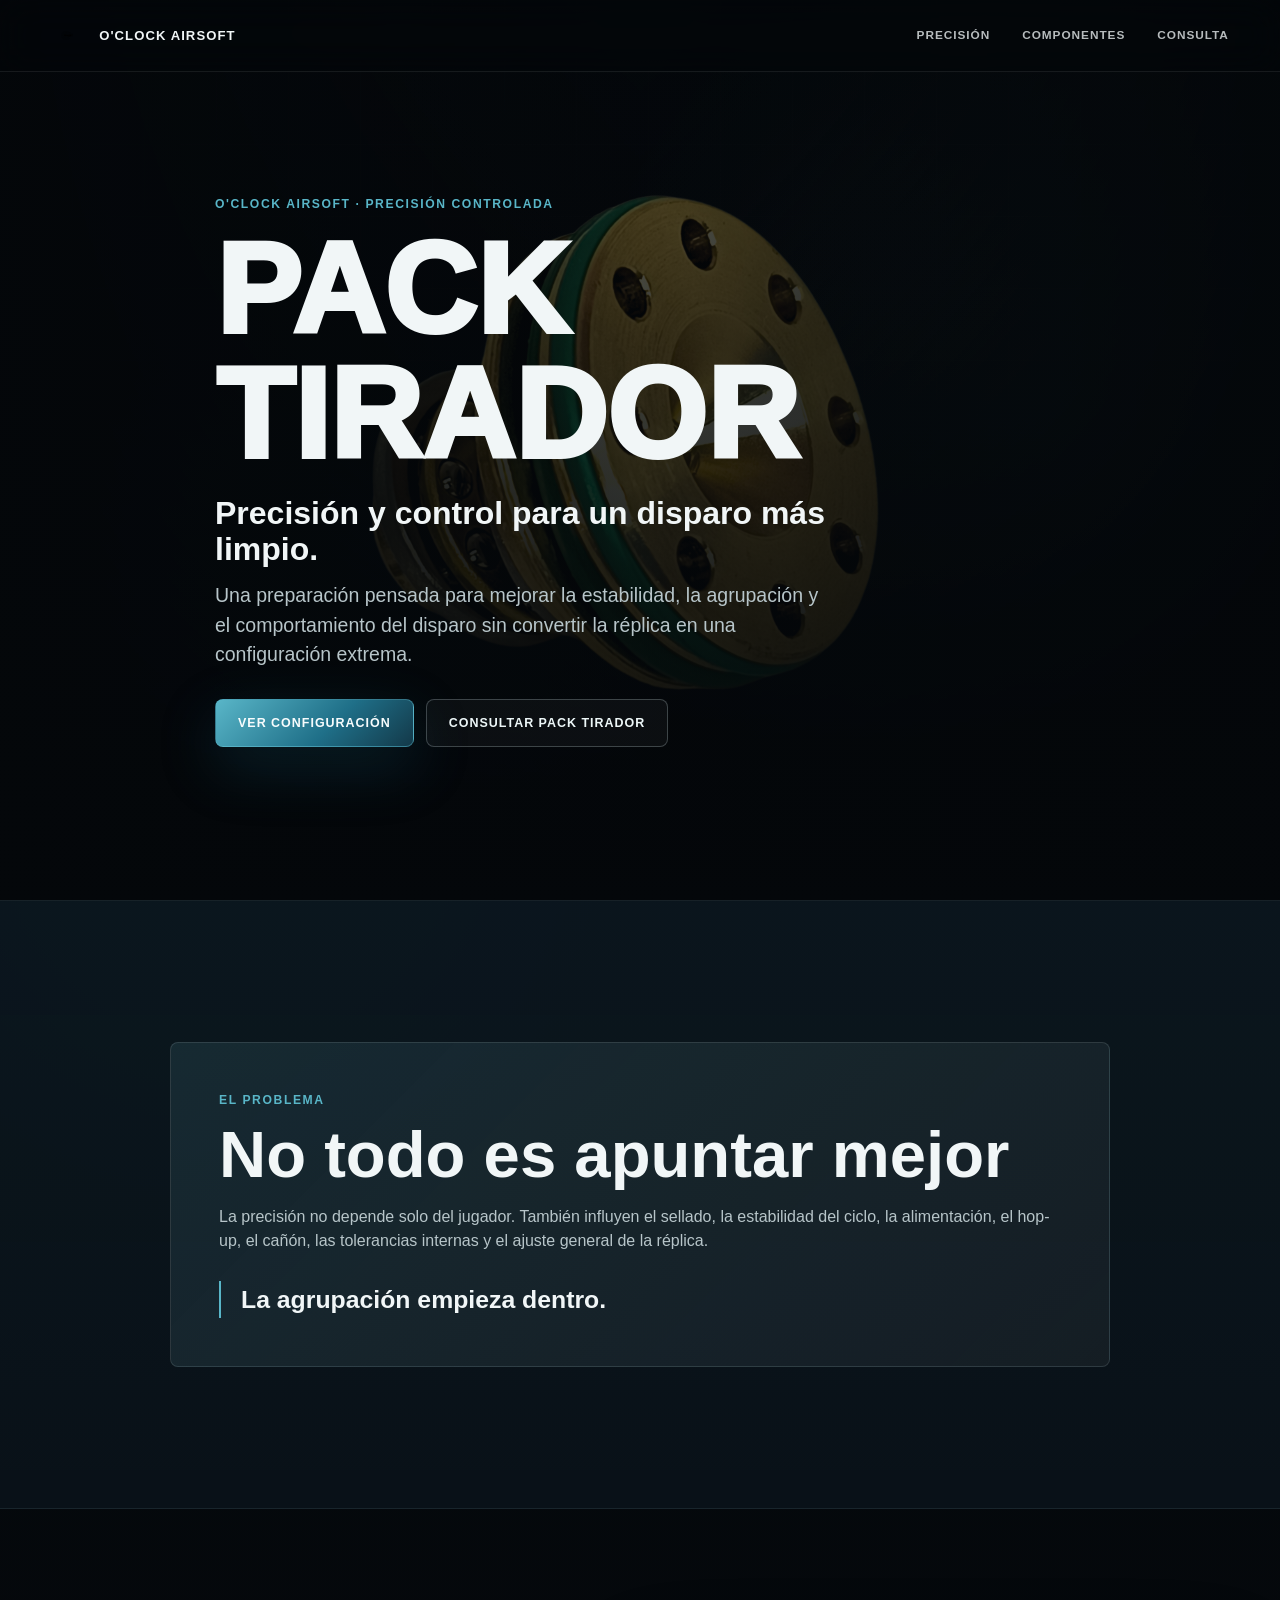
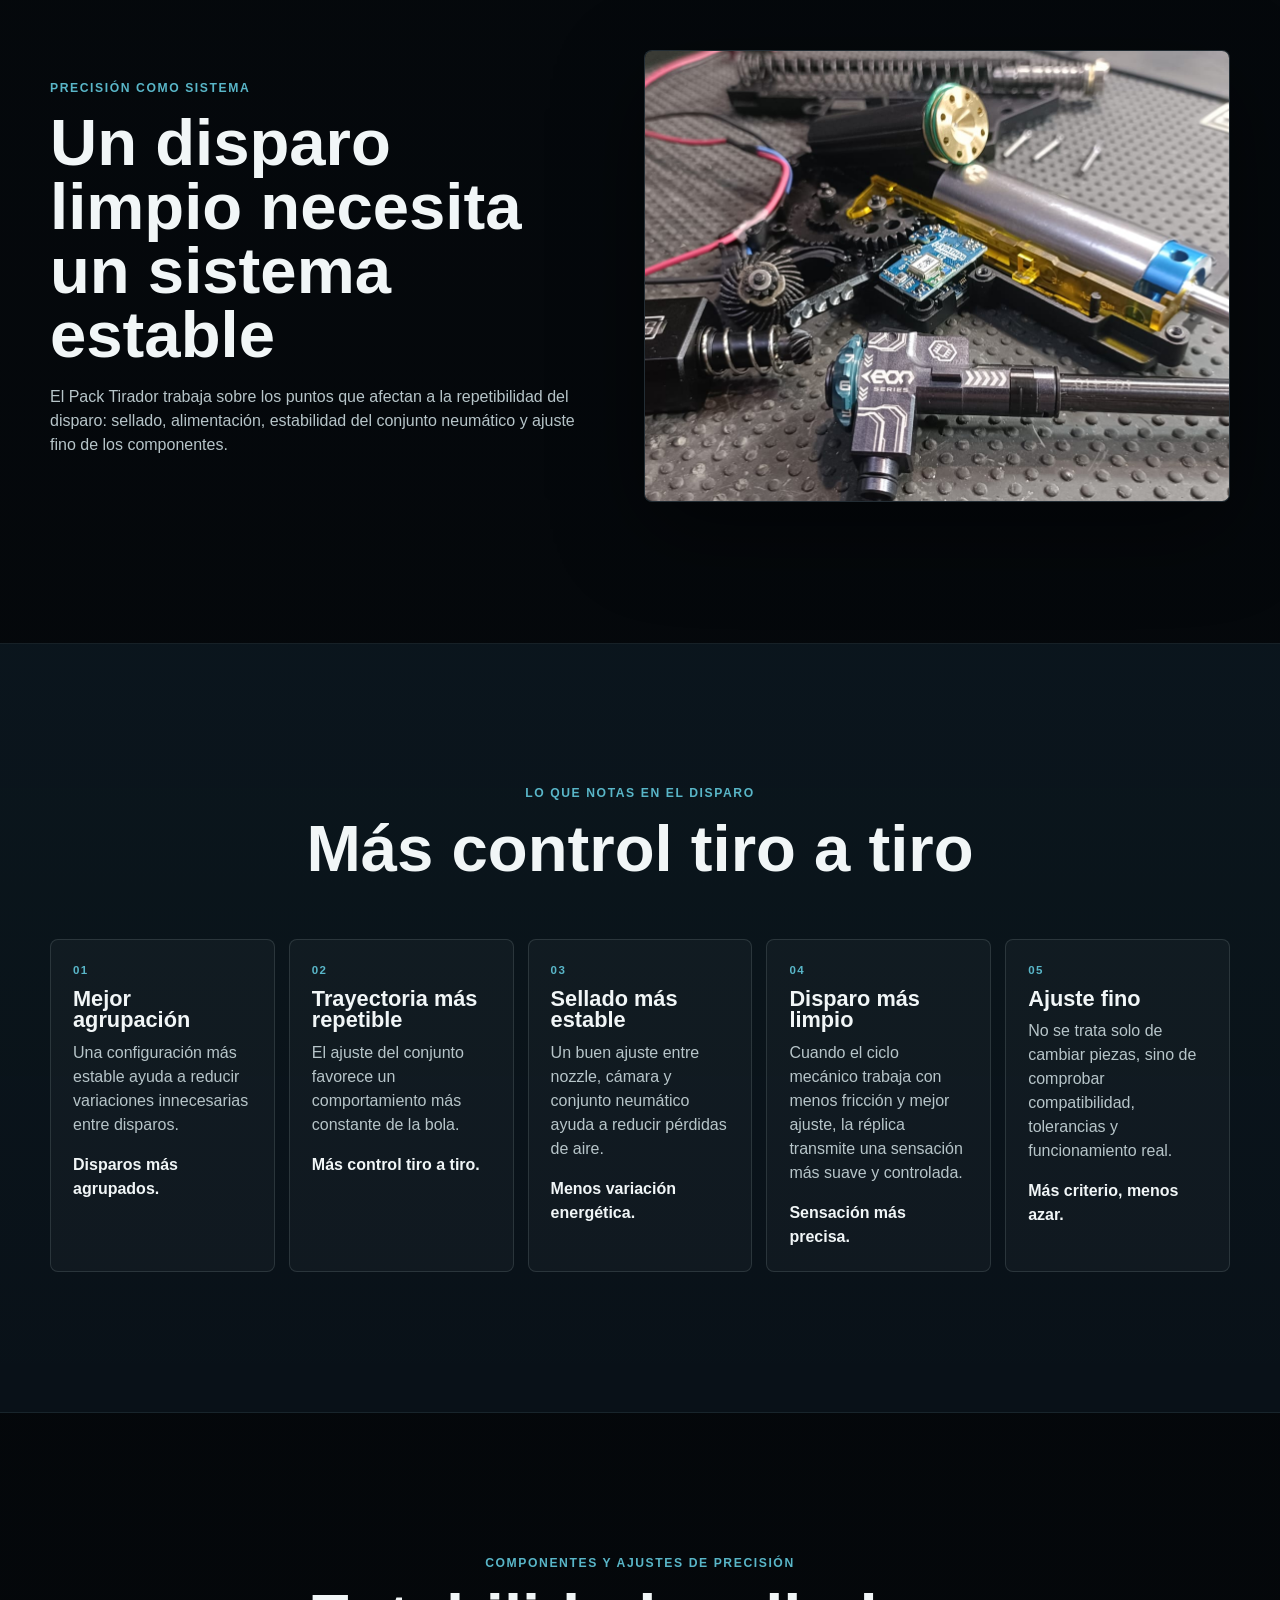
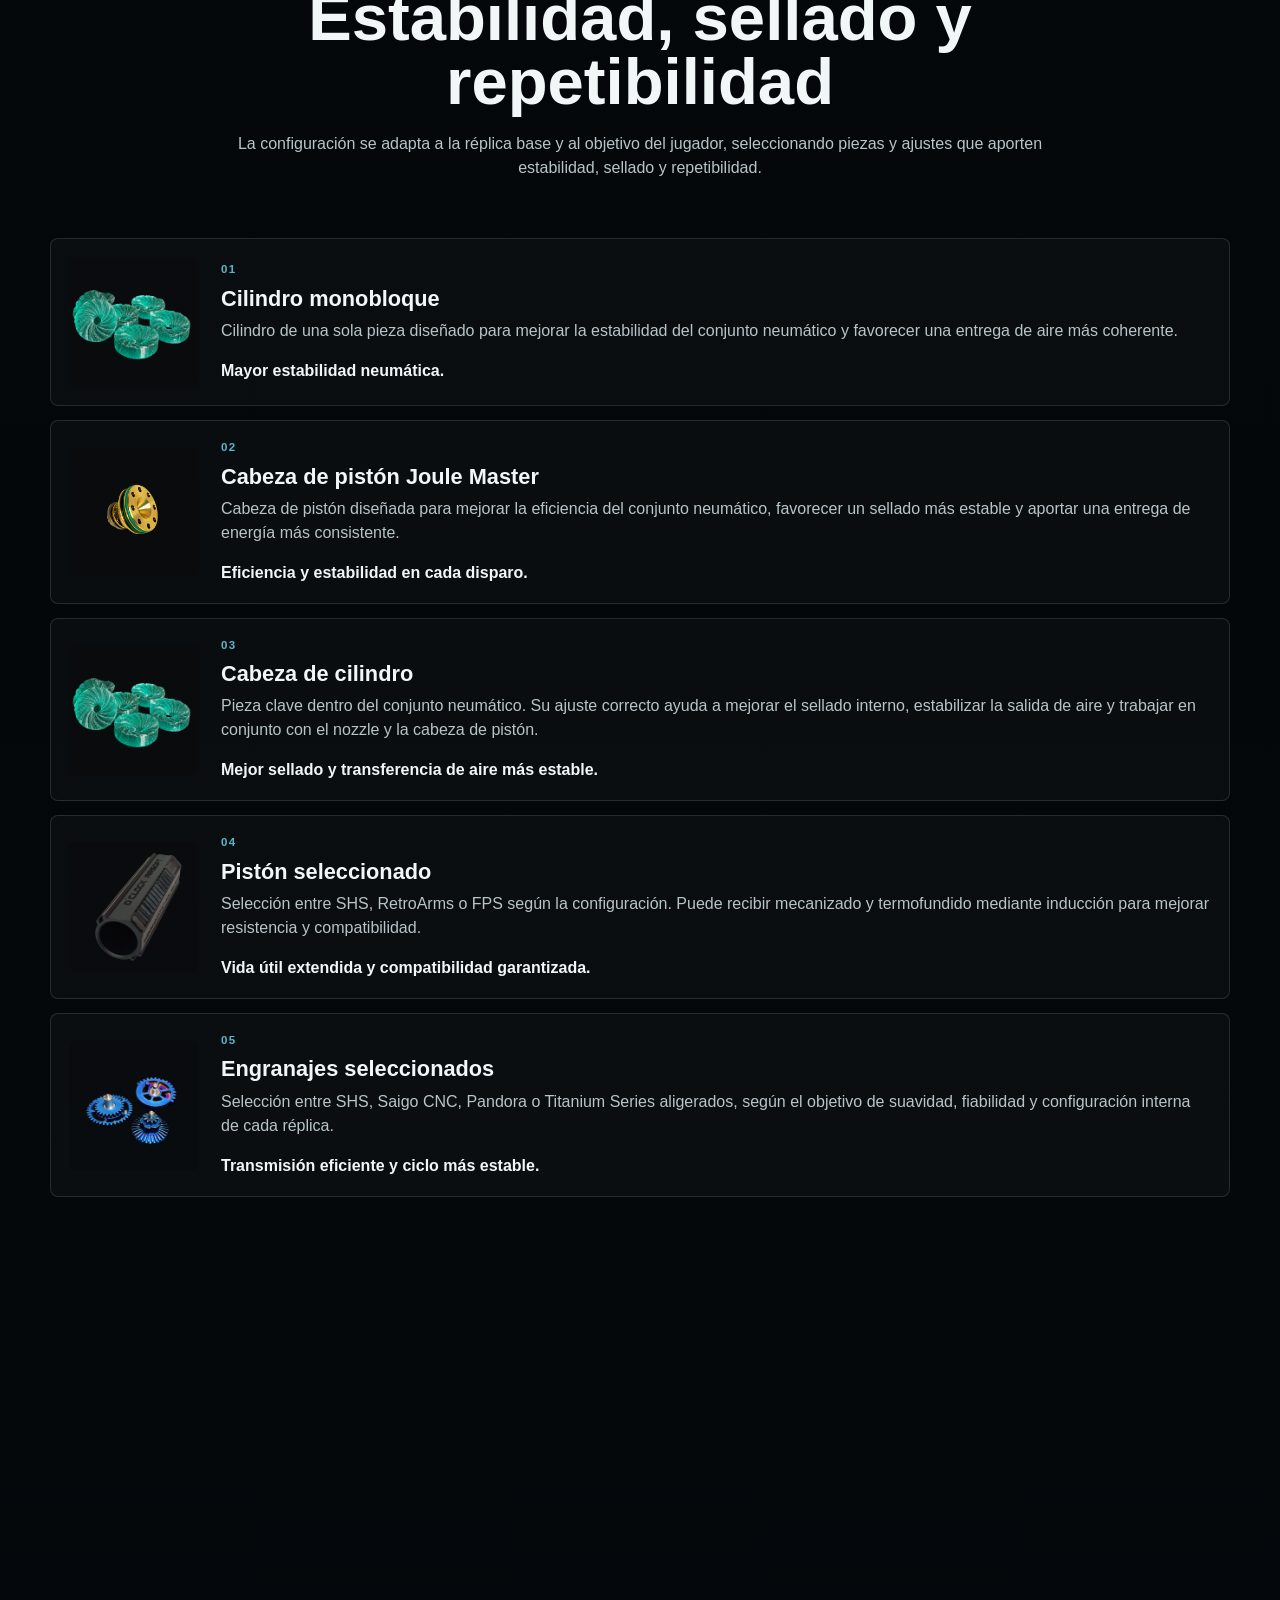
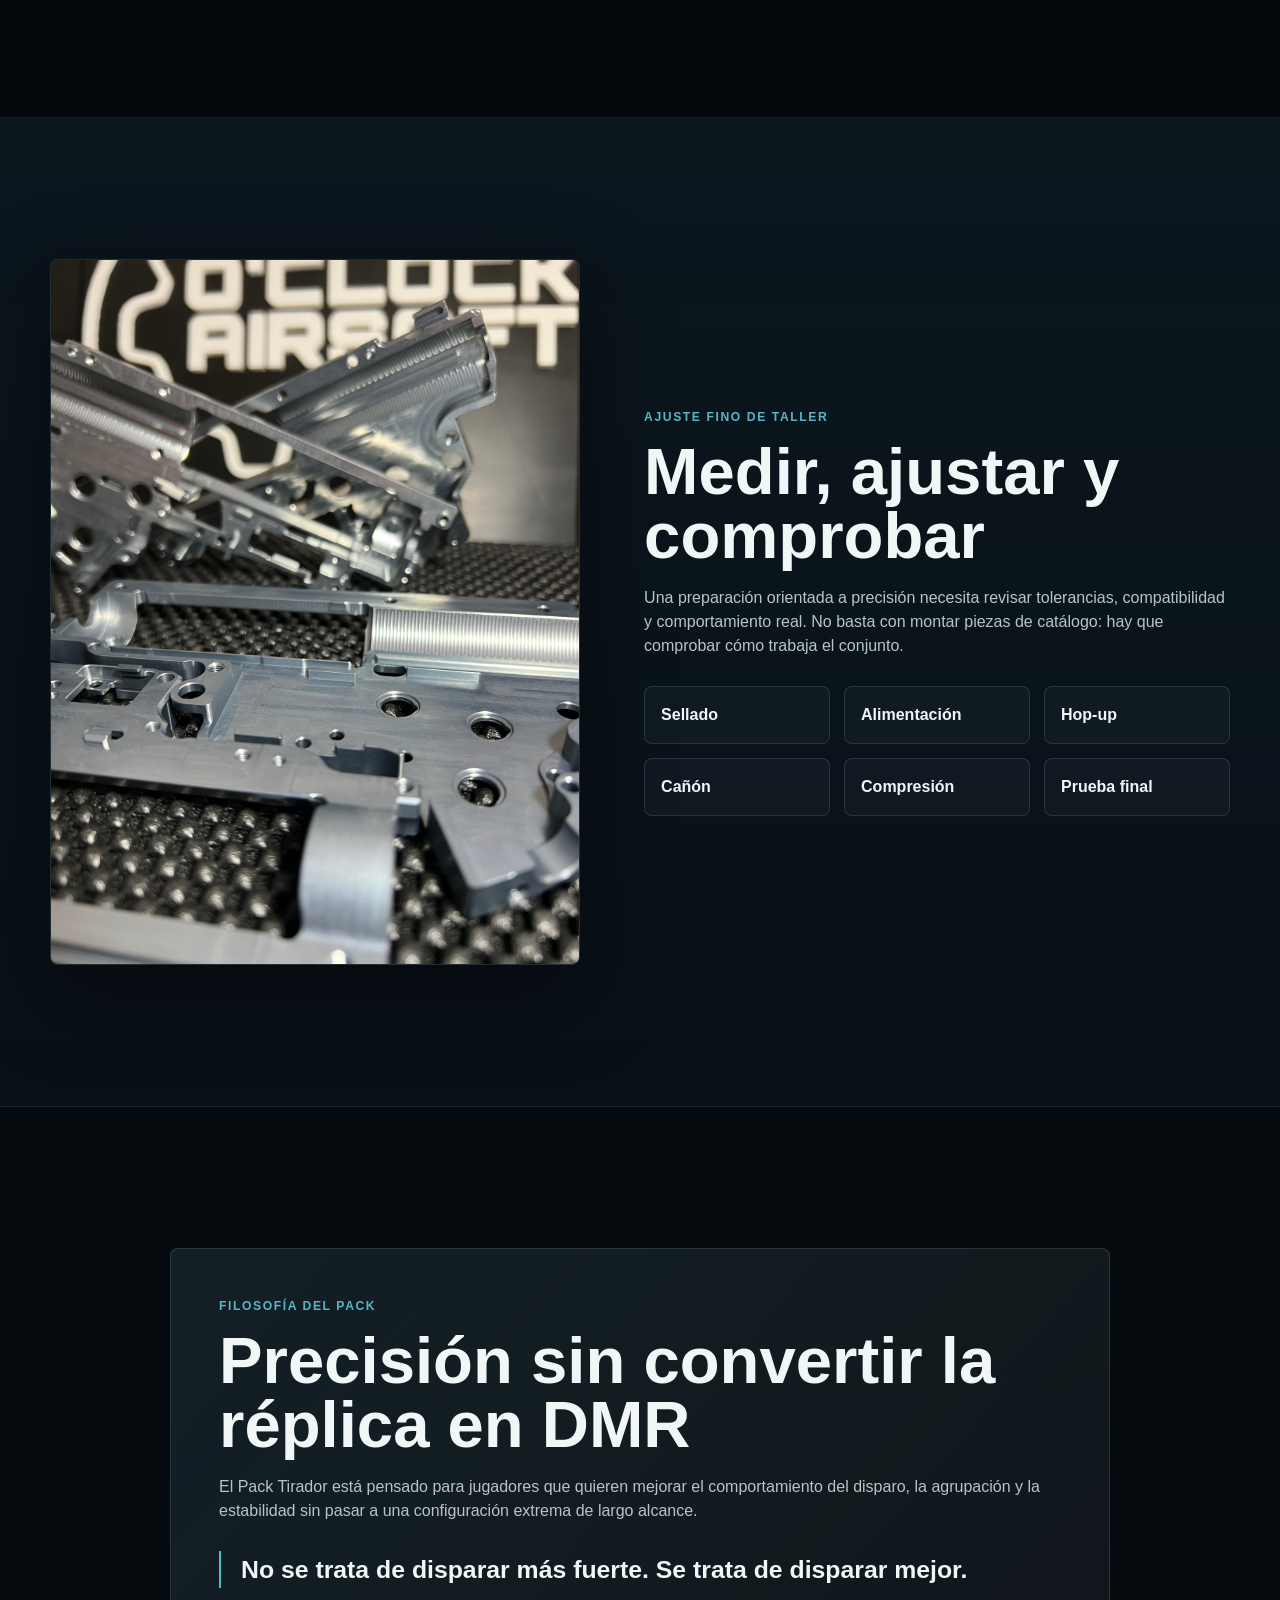
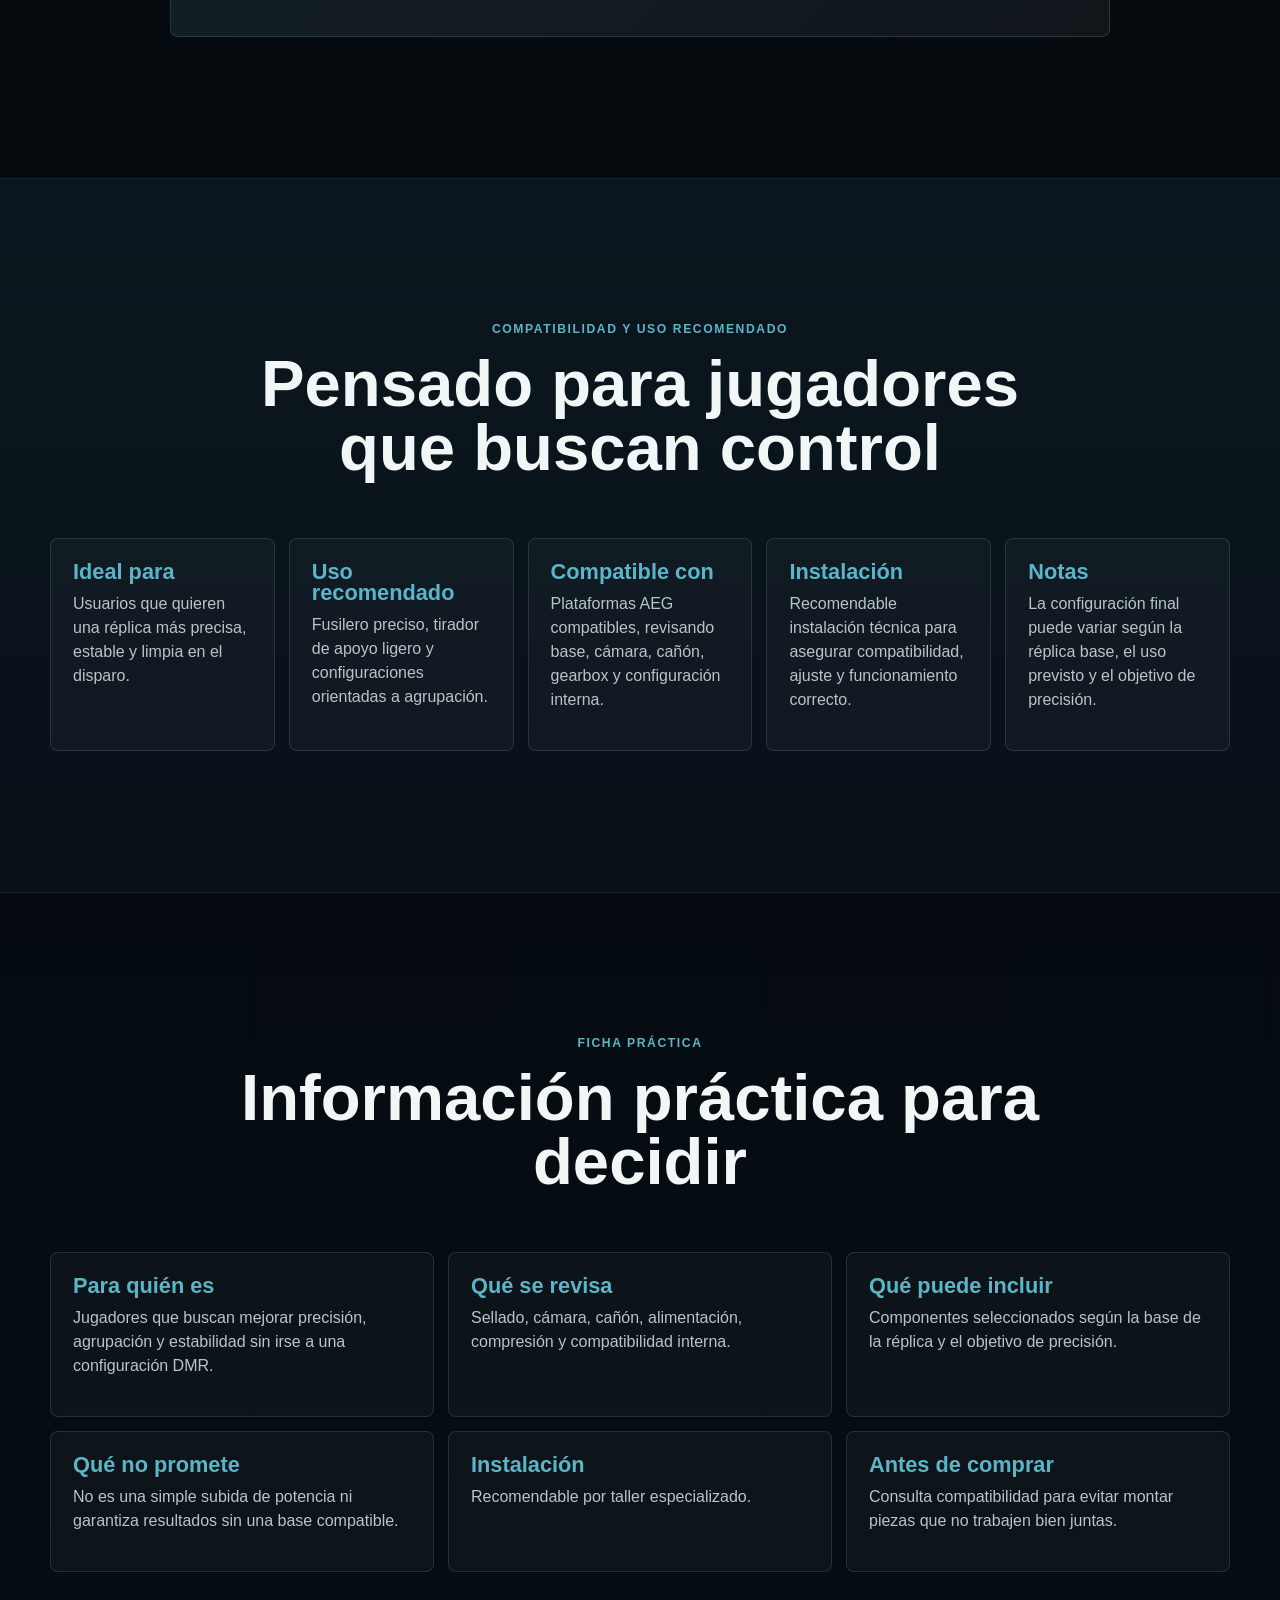
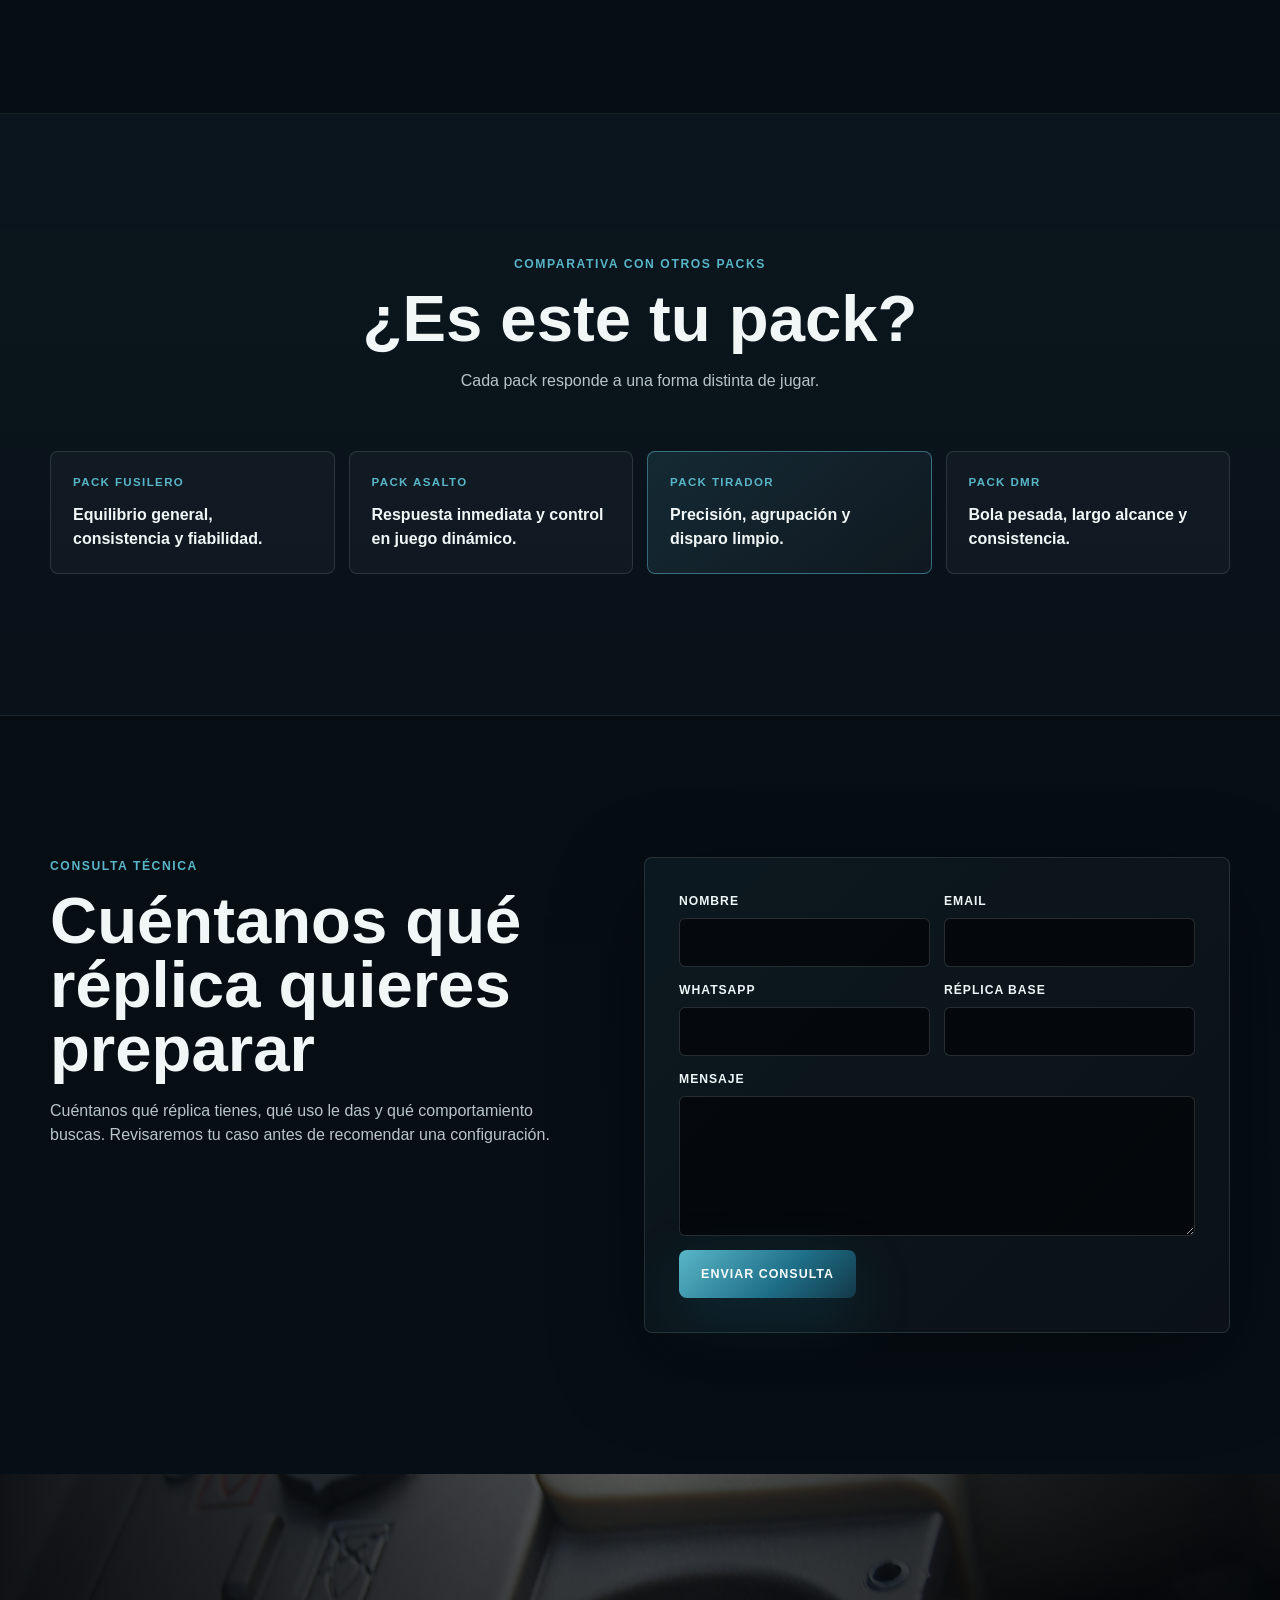
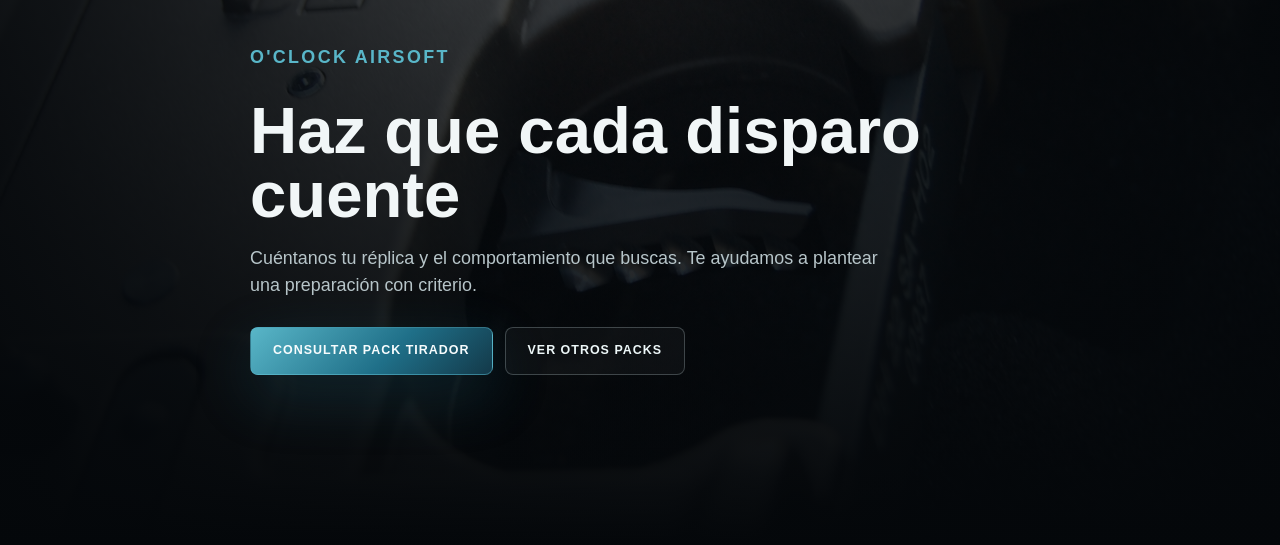
==== index.html @ c472e610 "Add files via upload" ====
﻿<!DOCTYPE html>
<html lang="es">
<head>
  <meta charset="UTF-8">
  <meta name="viewport" content="width=device-width, initial-scale=1.0">
  <meta name="description" content="Landing del Pack Tirador de O'Clock Airsoft: precisión, agrupación, disparo limpio y ajuste fino.">
  <title>O'Clock Airsoft | Pack Tirador</title>
  <link rel="stylesheet" href="style.css">
</head>
<body>
  <header class="site-header" aria-label="Navegación principal">
    <a class="site-header__brand" href="#inicio" aria-label="O'Clock Airsoft">
      <img src="images/oclock-logo.png" alt="Logotipo de O'Clock Airsoft">
      <span>O'Clock Airsoft</span>
    </a>
    <nav class="site-header__nav" aria-label="Secciones">
      <a href="#precision">Precisión</a>
      <a href="#componentes">Componentes</a>
      <a href="#consulta">Consulta</a>
    </nav>
  </header>

  <main id="inicio">
    <!-- HERO PRINCIPAL -->
    <section class="hero" aria-labelledby="hero-title">
      <div class="hero__bg" aria-hidden="true">
        <img src="images/hero-pack.png" alt="">
      </div>
      <div class="hero__content page-shell">
        <div class="hero__copy">
          <p class="eyebrow reveal">O'Clock Airsoft · Precisión controlada</p>
          <h1 id="hero-title" class="hero__title reveal">Pack Tirador</h1>
          <p class="hero__subtitle reveal">Precisión y control para un disparo más limpio.</p>
          <p class="hero__text reveal">
            Una preparación pensada para mejorar la estabilidad, la agrupación y el comportamiento del disparo sin convertir la réplica en una configuración extrema.
          </p>
          <div class="hero__actions reveal">
            <a class="button button--primary" href="#precision">Ver configuración</a>
            <a class="button button--secondary" href="#consulta">Consultar Pack Tirador</a>
          </div>
        </div>
      </div>
    </section>
    <!-- FIN HERO PRINCIPAL -->

    <!-- BLOQUE DE PROBLEMA -->
    <section class="problem section-pad section-raised" aria-labelledby="problem-title">
      <div class="problem__inner page-shell reveal">
        <p class="section-kicker">El problema</p>
        <h2 id="problem-title">No todo es apuntar mejor</h2>
        <p>
          La precisión no depende solo del jugador. También influyen el sellado, la estabilidad del ciclo, la alimentación, el hop-up, el cañón, las tolerancias internas y el ajuste general de la réplica.
        </p>
        <blockquote>La agrupación empieza dentro.</blockquote>
      </div>
    </section>
    <!-- FIN BLOQUE DE PROBLEMA -->

    <!-- PRECISIÓN COMO SISTEMA -->
    <section id="precision" class="system section-pad" aria-labelledby="system-title">
      <div class="system__inner page-shell">
        <div class="system__copy reveal">
          <p class="section-kicker">Precisión como sistema</p>
          <h2 id="system-title">Un disparo limpio necesita un sistema estable</h2>
          <p>
            El Pack Tirador trabaja sobre los puntos que afectan a la repetibilidad del disparo: sellado, alimentación, estabilidad del conjunto neumático y ajuste fino de los componentes.
          </p>
        </div>
        <div class="system__media image-panel reveal">
          <img src="images/concept-system.jpg" alt="Sistema técnico orientado a precisión y repetibilidad">
        </div>
      </div>
    </section>
    <!-- FIN PRECISIÓN COMO SISTEMA -->

    <!-- LO QUE NOTAS EN EL DISPARO -->
    <section class="benefits section-pad section-raised" aria-labelledby="benefits-title">
      <div class="page-shell">
        <div class="section-heading reveal">
          <p class="section-kicker">Lo que notas en el disparo</p>
          <h2 id="benefits-title">Más control tiro a tiro</h2>
        </div>
        <div class="benefit-grid">
          <article class="benefit-card reveal"><span>01</span><h3>Mejor agrupación</h3><p>Una configuración más estable ayuda a reducir variaciones innecesarias entre disparos.</p><strong>Disparos más agrupados.</strong></article>
          <article class="benefit-card reveal"><span>02</span><h3>Trayectoria más repetible</h3><p>El ajuste del conjunto favorece un comportamiento más constante de la bola.</p><strong>Más control tiro a tiro.</strong></article>
          <article class="benefit-card reveal"><span>03</span><h3>Sellado más estable</h3><p>Un buen ajuste entre nozzle, cámara y conjunto neumático ayuda a reducir pérdidas de aire.</p><strong>Menos variación energética.</strong></article>
          <article class="benefit-card reveal"><span>04</span><h3>Disparo más limpio</h3><p>Cuando el ciclo mecánico trabaja con menos fricción y mejor ajuste, la réplica transmite una sensación más suave y controlada.</p><strong>Sensación más precisa.</strong></article>
          <article class="benefit-card reveal"><span>05</span><h3>Ajuste fino</h3><p>No se trata solo de cambiar piezas, sino de comprobar compatibilidad, tolerancias y funcionamiento real.</p><strong>Más criterio, menos azar.</strong></article>
        </div>
      </div>
    </section>
    <!-- FIN LO QUE NOTAS EN EL DISPARO -->

    <!-- COMPONENTES Y AJUSTES -->
    <section id="componentes" class="components section-pad" aria-labelledby="components-title">
      <div class="page-shell">
        <div class="section-heading reveal">
          <p class="section-kicker">Componentes y ajustes de precisión</p>
          <h2 id="components-title">Estabilidad, sellado y repetibilidad</h2>
          <p>La configuración se adapta a la réplica base y al objetivo del jugador, seleccionando piezas y ajustes que aporten estabilidad, sellado y repetibilidad.</p>
        </div>
        <div class="component-list">
          <article class="component-item reveal"><img src="images/component-cylinder-head.png" alt="Cilindro monobloque para Pack Tirador"><div><span>01</span><h3>Cilindro monobloque</h3><p>Cilindro de una sola pieza diseñado para mejorar la estabilidad del conjunto neumático y favorecer una entrega de aire más coherente.</p><strong>Mayor estabilidad neumática.</strong></div></article>
          <article class="component-item reveal"><img src="images/component-piston-head.png" alt="Cabeza de pistón Joule Master para Pack Tirador"><div><span>02</span><h3>Cabeza de pistón Joule Master</h3><p>Cabeza de pistón diseñada para mejorar la eficiencia del conjunto neumático, favorecer un sellado más estable y aportar una entrega de energía más consistente.</p><strong>Eficiencia y estabilidad en cada disparo.</strong></div></article>
          <article class="component-item reveal"><img src="images/component-cylinder-head.png" alt="Cabeza de cilindro para Pack Tirador"><div><span>03</span><h3>Cabeza de cilindro</h3><p>Pieza clave dentro del conjunto neumático. Su ajuste correcto ayuda a mejorar el sellado interno, estabilizar la salida de aire y trabajar en conjunto con el nozzle y la cabeza de pistón.</p><strong>Mejor sellado y transferencia de aire más estable.</strong></div></article>
          <article class="component-item reveal"><img src="images/component-piston.png" alt="Pistón seleccionado para Pack Tirador"><div><span>04</span><h3>Pistón seleccionado</h3><p>Selección entre SHS, RetroArms o FPS según la configuración. Puede recibir mecanizado y termofundido mediante inducción para mejorar resistencia y compatibilidad.</p><strong>Vida útil extendida y compatibilidad garantizada.</strong></div></article>
          <article class="component-item reveal"><img src="images/engranajes-seleccionados.png" alt="Engranajes seleccionados para Pack Tirador"><div><span>05</span><h3>Engranajes seleccionados</h3><p>Selección entre SHS, Saigo CNC, Pandora o Titanium Series aligerados, según el objetivo de suavidad, fiabilidad y configuración interna de cada réplica.</p><strong>Transmisión eficiente y ciclo más estable.</strong></div></article>
          <article class="component-item reveal"><img src="images/pack-overview.JPG" alt="Cañón de precisión para Pack Tirador"><div><span>06</span><h3>Cañón de precisión</h3><p>El conjunto de cañón influye directamente en la estabilidad del disparo, la agrupación y el comportamiento tiro a tiro.</p><strong>Mejor comportamiento y agrupación más estable.</strong></div></article>
          <article class="component-item reveal"><img src="images/Gearbox.jpeg" alt="Ajuste técnico para Pack Tirador"><div><span>07</span><h3>Ajuste técnico</h3><p>Cada montaje se revisa con criterio técnico, comprobando compatibilidad, sellado, alimentación y comportamiento real antes de darlo por terminado.</p><strong>Precisión basada en ajuste real.</strong></div></article>
        </div>
      </div>
    </section>
    <!-- FIN COMPONENTES Y AJUSTES -->

    <!-- AJUSTE FINO DE TALLER -->
    <section class="workshop section-pad section-raised" aria-labelledby="workshop-title">
      <div class="workshop__inner page-shell">
        <div class="workshop__media image-panel reveal">
          <img src="images/Gearbox.jpeg" alt="Ajuste fino de taller para Pack Tirador">
        </div>
        <div class="workshop__copy reveal">
          <p class="section-kicker">Ajuste fino de taller</p>
          <h2 id="workshop-title">Medir, ajustar y comprobar</h2>
          <p>
            Una preparación orientada a precisión necesita revisar tolerancias, compatibilidad y comportamiento real. No basta con montar piezas de catálogo: hay que comprobar cómo trabaja el conjunto.
          </p>
          <div class="check-grid">
            <span>Sellado</span><span>Alimentación</span><span>Hop-up</span><span>Cañón</span><span>Compresión</span><span>Prueba final</span>
          </div>
        </div>
      </div>
    </section>
    <!-- FIN AJUSTE FINO DE TALLER -->

    <!-- FILOSOFÍA -->
    <section class="philosophy section-pad" aria-labelledby="philosophy-title">
      <div class="philosophy__inner page-shell reveal">
        <p class="section-kicker">Filosofía del pack</p>
        <h2 id="philosophy-title">Precisión sin convertir la réplica en DMR</h2>
        <p>El Pack Tirador está pensado para jugadores que quieren mejorar el comportamiento del disparo, la agrupación y la estabilidad sin pasar a una configuración extrema de largo alcance.</p>
        <blockquote>No se trata de disparar más fuerte. Se trata de disparar mejor.</blockquote>
      </div>
    </section>
    <!-- FIN FILOSOFÍA -->

    <!-- COMPATIBILIDAD Y USO -->
    <section class="fit section-pad section-raised" aria-labelledby="fit-title">
      <div class="page-shell">
        <div class="section-heading reveal">
          <p class="section-kicker">Compatibilidad y uso recomendado</p>
          <h2 id="fit-title">Pensado para jugadores que buscan control</h2>
        </div>
        <div class="fit-grid">
          <article class="fit-card reveal"><h3>Ideal para</h3><p>Usuarios que quieren una réplica más precisa, estable y limpia en el disparo.</p></article>
          <article class="fit-card reveal"><h3>Uso recomendado</h3><p>Fusilero preciso, tirador de apoyo ligero y configuraciones orientadas a agrupación.</p></article>
          <article class="fit-card reveal"><h3>Compatible con</h3><p>Plataformas AEG compatibles, revisando base, cámara, cañón, gearbox y configuración interna.</p></article>
          <article class="fit-card reveal"><h3>Instalación</h3><p>Recomendable instalación técnica para asegurar compatibilidad, ajuste y funcionamiento correcto.</p></article>
          <article class="fit-card reveal"><h3>Notas</h3><p>La configuración final puede variar según la réplica base, el uso previsto y el objetivo de precisión.</p></article>
        </div>
      </div>
    </section>
    <!-- FIN COMPATIBILIDAD Y USO -->

    <!-- FICHA PRÁCTICA -->
    <section class="specs section-pad" aria-labelledby="specs-title">
      <div class="page-shell">
        <div class="section-heading reveal">
          <p class="section-kicker">Ficha práctica</p>
          <h2 id="specs-title">Información práctica para decidir</h2>
        </div>
        <div class="spec-grid">
          <article class="spec-card reveal"><h3>Para quién es</h3><p>Jugadores que buscan mejorar precisión, agrupación y estabilidad sin irse a una configuración DMR.</p></article>
          <article class="spec-card reveal"><h3>Qué se revisa</h3><p>Sellado, cámara, cañón, alimentación, compresión y compatibilidad interna.</p></article>
          <article class="spec-card reveal"><h3>Qué puede incluir</h3><p>Componentes seleccionados según la base de la réplica y el objetivo de precisión.</p></article>
          <article class="spec-card reveal"><h3>Qué no promete</h3><p>No es una simple subida de potencia ni garantiza resultados sin una base compatible.</p></article>
          <article class="spec-card reveal"><h3>Instalación</h3><p>Recomendable por taller especializado.</p></article>
          <article class="spec-card reveal"><h3>Antes de comprar</h3><p>Consulta compatibilidad para evitar montar piezas que no trabajen bien juntas.</p></article>
        </div>
      </div>
    </section>
    <!-- FIN FICHA PRÁCTICA -->

    <!-- COMPARATIVA -->
    <section id="otros-packs" class="compare section-pad section-raised" aria-labelledby="compare-title">
      <div class="page-shell">
        <div class="section-heading reveal">
          <p class="section-kicker">Comparativa con otros packs</p>
          <h2 id="compare-title">¿Es este tu pack?</h2>
          <p>Cada pack responde a una forma distinta de jugar.</p>
        </div>
        <div class="compare-grid">
          <article class="compare-card reveal"><span>Pack Fusilero</span><strong>Equilibrio general, consistencia y fiabilidad.</strong></article>
          <article class="compare-card reveal"><span>Pack Asalto</span><strong>Respuesta inmediata y control en juego dinámico.</strong></article>
          <article class="compare-card compare-card--active reveal"><span>Pack Tirador</span><strong>Precisión, agrupación y disparo limpio.</strong></article>
          <article class="compare-card reveal"><span>Pack DMR</span><strong>Bola pesada, largo alcance y consistencia.</strong></article>
        </div>
      </div>
    </section>
    <!-- FIN COMPARATIVA -->

    <!-- FORMULARIO -->
    <section id="consulta" class="consult section-pad" aria-labelledby="consult-title">
      <div class="consult__inner page-shell">
        <div class="consult__copy reveal">
          <p class="section-kicker">Consulta técnica</p>
          <h2 id="consult-title">Cuéntanos qué réplica quieres preparar</h2>
          <p>Cuéntanos qué réplica tienes, qué uso le das y qué comportamiento buscas. Revisaremos tu caso antes de recomendar una configuración.</p>
        </div>
        <form class="consult-form reveal" action="https://formspree.io/f/xnjrakep" method="POST">
          <input type="hidden" name="_subject" value="Nueva consulta Pack Tirador - O’Clock Airsoft">
          <input type="hidden" name="pack" value="Pack Tirador">
          <input type="hidden" name="_next" value="gracias.html">
          <label>Nombre<input type="text" name="nombre" autocomplete="name" required></label>
          <label>Email<input type="email" name="email" autocomplete="email" required></label>
          <label>WhatsApp<input type="tel" name="whatsapp" autocomplete="tel"></label>
          <label>Réplica base<input type="text" name="replica"></label>
          <label class="consult-form__wide">Mensaje<textarea name="mensaje" rows="5" required></textarea></label>
          <button class="button button--primary" type="submit">Enviar consulta</button>
        </form>
      </div>
    </section>
    <!-- FIN FORMULARIO -->

    <!-- CTA FINAL -->
    <section class="final-cta" aria-labelledby="final-title">
      <div class="final-cta__bg" aria-hidden="true">
        <img src="images/final-cta-bg.JPG" alt="">
      </div>
      <div class="final-cta__content page-shell reveal">
        <p class="section-kicker">O'Clock Airsoft</p>
        <h2 id="final-title">Haz que cada disparo cuente</h2>
        <p>Cuéntanos tu réplica y el comportamiento que buscas. Te ayudamos a plantear una preparación con criterio.</p>
        <div class="final-cta__actions">
          <a class="button button--primary" href="#consulta">Consultar Pack Tirador</a>
          <a class="button button--secondary" href="#otros-packs">Ver otros packs</a>
        </div>
      </div>
    </section>
    <!-- FIN CTA FINAL -->
  </main>

  <script src="script.js"></script>
</body>
</html>
---- style.css ----
:root {
  --bg: #04070a;
  --bg-elevated: #081018;
  --panel: #0f1720;
  --panel-soft: #14212b;
  --text: #f1f6f7;
  --muted: #b7c5c9;
  --soft: #738991;
  --line: rgba(215, 236, 240, 0.13);
  --line-strong: rgba(215, 236, 240, 0.24);
  --accent: #1f6f88;
  --accent-strong: #59b6c8;
  --steel: #778891;
  --shadow: 0 28px 90px rgba(0, 0, 0, 0.48);
  --radius: 8px;
  --container: 1180px;
  --header-height: 72px;
}

* { box-sizing: border-box; }
html { scroll-behavior: smooth; }

body {
  margin: 0;
  color: var(--text);
  font-family: Inter, Arial, sans-serif;
  line-height: 1.5;
  background:
    radial-gradient(circle at 82% 4%, rgba(89, 182, 200, 0.14), transparent 30rem),
    radial-gradient(circle at 18% 8%, rgba(31, 111, 136, 0.2), transparent 28rem),
    linear-gradient(180deg, #05090d 0%, var(--bg) 38%, #071017 100%);
  overflow-x: hidden;
}

body::before {
  position: fixed;
  inset: 0;
  z-index: -1;
  pointer-events: none;
  content: "";
  background-image:
    linear-gradient(rgba(255, 255, 255, 0.024) 1px, transparent 1px),
    linear-gradient(90deg, rgba(255, 255, 255, 0.017) 1px, transparent 1px);
  background-size: 72px 72px;
  mask-image: linear-gradient(to bottom, rgba(0, 0, 0, 0.9), transparent 76%);
}

img { display: block; max-width: 100%; height: auto; }
a { color: inherit; text-decoration: none; }
button, input, textarea { font: inherit; }

.page-shell {
  width: min(calc(100% - 40px), var(--container));
  margin-inline: auto;
}

.section-pad { padding: clamp(78px, 11vw, 150px) 0; }

.section-raised {
  background:
    linear-gradient(180deg, rgba(89, 182, 200, 0.04), rgba(255, 255, 255, 0.008)),
    rgba(8, 16, 24, 0.94);
  border-block: 1px solid rgba(215, 236, 240, 0.07);
}

.site-header {
  position: fixed;
  inset: 0 0 auto;
  z-index: 20;
  display: grid;
  grid-template-columns: 1fr auto;
  align-items: center;
  min-height: var(--header-height);
  padding: 0 clamp(18px, 4vw, 52px);
  background: rgba(4, 7, 10, 0.68);
  border-bottom: 1px solid rgba(255, 255, 255, 0.08);
  backdrop-filter: blur(18px);
}

.site-header__brand {
  display: inline-flex;
  align-items: center;
  gap: 12px;
  width: fit-content;
  font-size: 0.82rem;
  font-weight: 850;
  letter-spacing: 0.08em;
  text-transform: uppercase;
}

.site-header__brand img { width: 36px; height: 36px; object-fit: contain; }

.site-header__nav {
  display: flex;
  gap: clamp(14px, 3vw, 32px);
  color: rgba(241, 246, 247, 0.76);
  font-size: 0.74rem;
  font-weight: 850;
  letter-spacing: 0.08em;
  text-transform: uppercase;
}

.eyebrow, .section-kicker {
  margin: 0 0 14px;
  color: var(--accent-strong);
  font-size: 0.76rem;
  font-weight: 850;
  letter-spacing: 0.13em;
  text-transform: uppercase;
}

h1, h2, h3, p { margin-top: 0; }
h1, h2, h3 { color: var(--text); line-height: 0.98; letter-spacing: 0; }
h2 { margin-bottom: 18px; font-size: clamp(2.25rem, 5.1vw, 5.1rem); font-weight: 890; }
h3 { margin-bottom: 10px; font-size: clamp(1.08rem, 1.7vw, 1.45rem); }
p { color: var(--muted); }

.button {
  display: inline-flex;
  align-items: center;
  justify-content: center;
  min-height: 48px;
  padding: 0 22px;
  border: 1px solid var(--line-strong);
  border-radius: var(--radius);
  font-size: 0.78rem;
  font-weight: 850;
  letter-spacing: 0.08em;
  text-transform: uppercase;
  transition: transform 220ms ease, background 220ms ease, border-color 220ms ease;
}
.button:hover { transform: translateY(-2px); }
.button--primary {
  background: linear-gradient(135deg, var(--accent-strong), var(--accent) 58%, #133949);
  border-color: rgba(89, 182, 200, 0.46);
  color: #f7fcfd;
  box-shadow: 0 20px 60px rgba(31, 111, 136, 0.24);
}
.button--secondary { background: rgba(255, 255, 255, 0.035); color: #edf7f8; }

.hero {
  position: relative;
  display: grid;
  min-height: 100svh;
  align-items: center;
  padding: calc(var(--header-height) + 42px) 0 72px;
  overflow: hidden;
}

.hero__bg {
  position: absolute;
  inset: 0;
}

.hero__bg::after {
  position: absolute;
  inset: 0;
  content: "";
  background:
    linear-gradient(90deg, rgba(4, 7, 10, 0.94), rgba(4, 7, 10, 0.6), rgba(4, 7, 10, 0.9)),
    linear-gradient(180deg, rgba(4, 7, 10, 0.08), var(--bg));
}

.hero__bg img {
  width: 100%;
  height: 100%;
  object-fit: cover;
  object-position: center 45%;
  transform: scale(1.02);
}

.hero__content, .system__inner, .workshop__inner, .consult__inner {
  display: grid;
  grid-template-columns: minmax(0, 0.95fr) minmax(0, 1.05fr);
  gap: clamp(28px, 5vw, 72px);
  align-items: center;
}

.hero__content {
  position: relative;
  z-index: 1;
  max-width: 850px;
  grid-template-columns: minmax(0, 1fr);
}

.hero__title {
  margin: 0 0 18px;
  max-width: 9ch;
  font-size: clamp(4rem, 10vw, 8.8rem);
  font-weight: 940;
  text-transform: uppercase;
}
.hero__subtitle {
  max-width: 720px;
  margin-bottom: 14px;
  color: var(--text);
  font-size: clamp(1.35rem, 2.5vw, 2.25rem);
  font-weight: 780;
  line-height: 1.12;
}
.hero__text { max-width: 620px; margin-bottom: 30px; font-size: clamp(1.02rem, 1.55vw, 1.22rem); }
.hero__actions, .final-cta__actions { display: flex; flex-wrap: wrap; gap: 12px; }

.image-panel {
  overflow: hidden;
  border: 1px solid var(--line);
  border-radius: var(--radius);
  background: #081018;
  box-shadow: var(--shadow);
}
.image-panel img { width: 100%; min-height: 450px; object-fit: cover; }
.problem__inner, .philosophy__inner {
  max-width: 940px;
  padding: clamp(26px, 4vw, 48px);
  border: 1px solid var(--line);
  border-radius: var(--radius);
  background: linear-gradient(135deg, rgba(89, 182, 200, 0.1), rgba(255,255,255,0.025)), rgba(255,255,255,0.025);
}
blockquote {
  margin: 28px 0 0;
  padding-left: 20px;
  border-left: 2px solid var(--accent-strong);
  color: var(--text);
  font-size: clamp(1.15rem, 2vw, 1.55rem);
  font-weight: 760;
}

.section-heading { max-width: 840px; margin: 0 auto clamp(34px, 5vw, 58px); text-align: center; }

.benefit-grid {
  display: grid;
  grid-template-columns: repeat(5, 1fr);
  gap: 14px;
}
.benefit-card, .fit-card, .spec-card, .compare-card {
  min-height: 100%;
  padding: 22px;
  border: 1px solid var(--line);
  border-radius: var(--radius);
  background: rgba(255, 255, 255, 0.032);
}
.benefit-card span, .component-item span, .compare-card span {
  display: block;
  margin-bottom: 9px;
  color: var(--accent-strong);
  font-size: 0.72rem;
  font-weight: 900;
  letter-spacing: 0.12em;
  text-transform: uppercase;
}
.benefit-card strong, .component-item strong, .compare-card strong { display: block; margin-top: 12px; color: var(--text); }

.component-list { display: grid; gap: 14px; }
.component-item {
  display: grid;
  grid-template-columns: 130px 1fr;
  gap: 22px;
  align-items: center;
  padding: 18px;
  border: 1px solid var(--line);
  border-radius: var(--radius);
  background: rgba(255,255,255,0.028);
}
.component-item img {
  width: 130px;
  aspect-ratio: 1;
  border-radius: 6px;
  object-fit: contain;
  background: rgba(0,0,0,0.2);
}

.check-grid, .fit-grid, .spec-grid, .compare-grid {
  display: grid;
  gap: 14px;
}
.check-grid { grid-template-columns: repeat(3, 1fr); margin-top: 28px; }
.check-grid span {
  padding: 16px;
  border: 1px solid var(--line);
  border-radius: var(--radius);
  background: rgba(255,255,255,0.032);
  color: var(--text);
  font-weight: 820;
}
.fit-grid { grid-template-columns: repeat(5, 1fr); }
.spec-grid { grid-template-columns: repeat(3, 1fr); }
.compare-grid { grid-template-columns: repeat(4, 1fr); }
.compare-card--active { border-color: rgba(89, 182, 200, 0.52); background: linear-gradient(135deg, rgba(89,182,200,0.14), rgba(255,255,255,0.028)); }
.fit-card h3, .spec-card h3 { color: var(--accent-strong); }

.consult__inner { align-items: start; }
.consult-form {
  display: grid;
  grid-template-columns: repeat(2, 1fr);
  gap: 14px;
  padding: clamp(22px, 3vw, 34px);
  border: 1px solid var(--line);
  border-radius: var(--radius);
  background: linear-gradient(135deg, rgba(89,182,200,0.08), rgba(255,255,255,0.025)), rgba(6,12,18,0.82);
  box-shadow: var(--shadow);
}
.consult-form label {
  display: grid;
  gap: 8px;
  color: #edf7f8;
  font-size: 0.76rem;
  font-weight: 850;
  letter-spacing: 0.08em;
  text-transform: uppercase;
}
.consult-form__wide { grid-column: 1 / -1; }
.consult-form input, .consult-form textarea {
  width: 100%;
  min-height: 46px;
  padding: 12px 14px;
  border: 1px solid rgba(215,236,240,0.16);
  border-radius: 6px;
  outline: 0;
  background: rgba(4,7,10,0.82);
  color: var(--text);
  font-size: 0.95rem;
  letter-spacing: 0;
  text-transform: none;
}
.consult-form textarea { min-height: 128px; resize: vertical; }
.consult-form button { width: fit-content; border: 0; cursor: pointer; }

.final-cta {
  position: relative;
  display: grid;
  min-height: 620px;
  align-items: center;
  overflow: hidden;
  padding: clamp(90px, 14vw, 170px) 0;
}
.final-cta__bg { position: absolute; inset: 0; }
.final-cta__bg::after {
  position: absolute;
  inset: 0;
  content: "";
  background: linear-gradient(90deg, rgba(4,7,10,0.92), rgba(4,7,10,0.58), rgba(4,7,10,0.9)), linear-gradient(180deg, rgba(4,7,10,0.2), var(--bg));
}
.final-cta__bg img { width: 100%; height: 100%; object-fit: cover; }
.final-cta__content { position: relative; z-index: 1; max-width: 780px; }
.final-cta__content p { max-width: 640px; margin-bottom: 28px; font-size: 1.12rem; }

.thanks {
  position: relative;
  display: grid;
  min-height: 100svh;
  align-items: center;
  overflow: hidden;
  padding: clamp(80px, 12vw, 150px) 0;
}
.thanks__bg { position: absolute; inset: 0; }
.thanks__bg::after {
  position: absolute;
  inset: 0;
  content: "";
  background: linear-gradient(90deg, rgba(4,7,10,0.94), rgba(4,7,10,0.68), rgba(4,7,10,0.92)), linear-gradient(180deg, rgba(4,7,10,0.16), var(--bg));
}
.thanks__bg img { width: 100%; height: 100%; object-fit: cover; }
.thanks__content {
  position: relative;
  z-index: 1;
  max-width: 820px;
  padding: clamp(24px, 5vw, 48px);
  border: 1px solid var(--line);
  border-radius: var(--radius);
  background: linear-gradient(135deg, rgba(89,182,200,0.1), rgba(255,255,255,0.025)), rgba(6,12,18,0.82);
  box-shadow: var(--shadow);
  backdrop-filter: blur(16px);
}
.thanks__brand { display: inline-flex; align-items: center; gap: 12px; margin-bottom: 34px; font-size: 0.82rem; font-weight: 850; letter-spacing: 0.08em; text-transform: uppercase; }
.thanks__brand img { width: 38px; height: 38px; object-fit: contain; }
.thanks h1 { margin: 0 0 20px; font-size: clamp(3.4rem, 8vw, 7.2rem); font-weight: 940; text-transform: uppercase; }
.thanks p { max-width: 660px; margin-bottom: 30px; font-size: clamp(1.02rem, 1.7vw, 1.24rem); }

.reveal { opacity: 0; transform: translateY(24px); transition: opacity 620ms ease, transform 620ms ease; }
.reveal.is-visible { opacity: 1; transform: translateY(0); }

@media (max-width: 1080px) {
  .benefit-grid, .fit-grid, .compare-grid { grid-template-columns: repeat(2, 1fr); }
}

@media (max-width: 900px) {
  .site-header { grid-template-columns: 1fr; gap: 12px; padding-block: 14px; }
  .site-header__nav { display: none; }
  .hero { padding-top: 110px; }
  .hero__content, .system__inner, .workshop__inner, .consult__inner { grid-template-columns: 1fr; }
  .spec-grid { grid-template-columns: 1fr; }
}

@media (max-width: 700px) {
  .page-shell { width: min(calc(100% - 28px), var(--container)); }
  .section-pad { padding: 68px 0; }
  .hero__title { font-size: clamp(3.25rem, 15vw, 6rem); }
  .hero__actions, .final-cta__actions { align-items: stretch; flex-direction: column; }
  .button { width: 100%; }
  .benefit-grid, .fit-grid, .compare-grid, .check-grid, .consult-form { grid-template-columns: 1fr; }
  .component-item { grid-template-columns: 78px 1fr; gap: 14px; }
  .component-item img { width: 78px; }
  .image-panel img { min-height: 320px; }
  .consult-form button { width: 100%; }
}

@media (prefers-reduced-motion: reduce) {
  *, *::before, *::after { scroll-behavior: auto !important; transition-duration: 0.01ms !important; animation-duration: 0.01ms !important; }
  .reveal { opacity: 1; transform: none; }
}
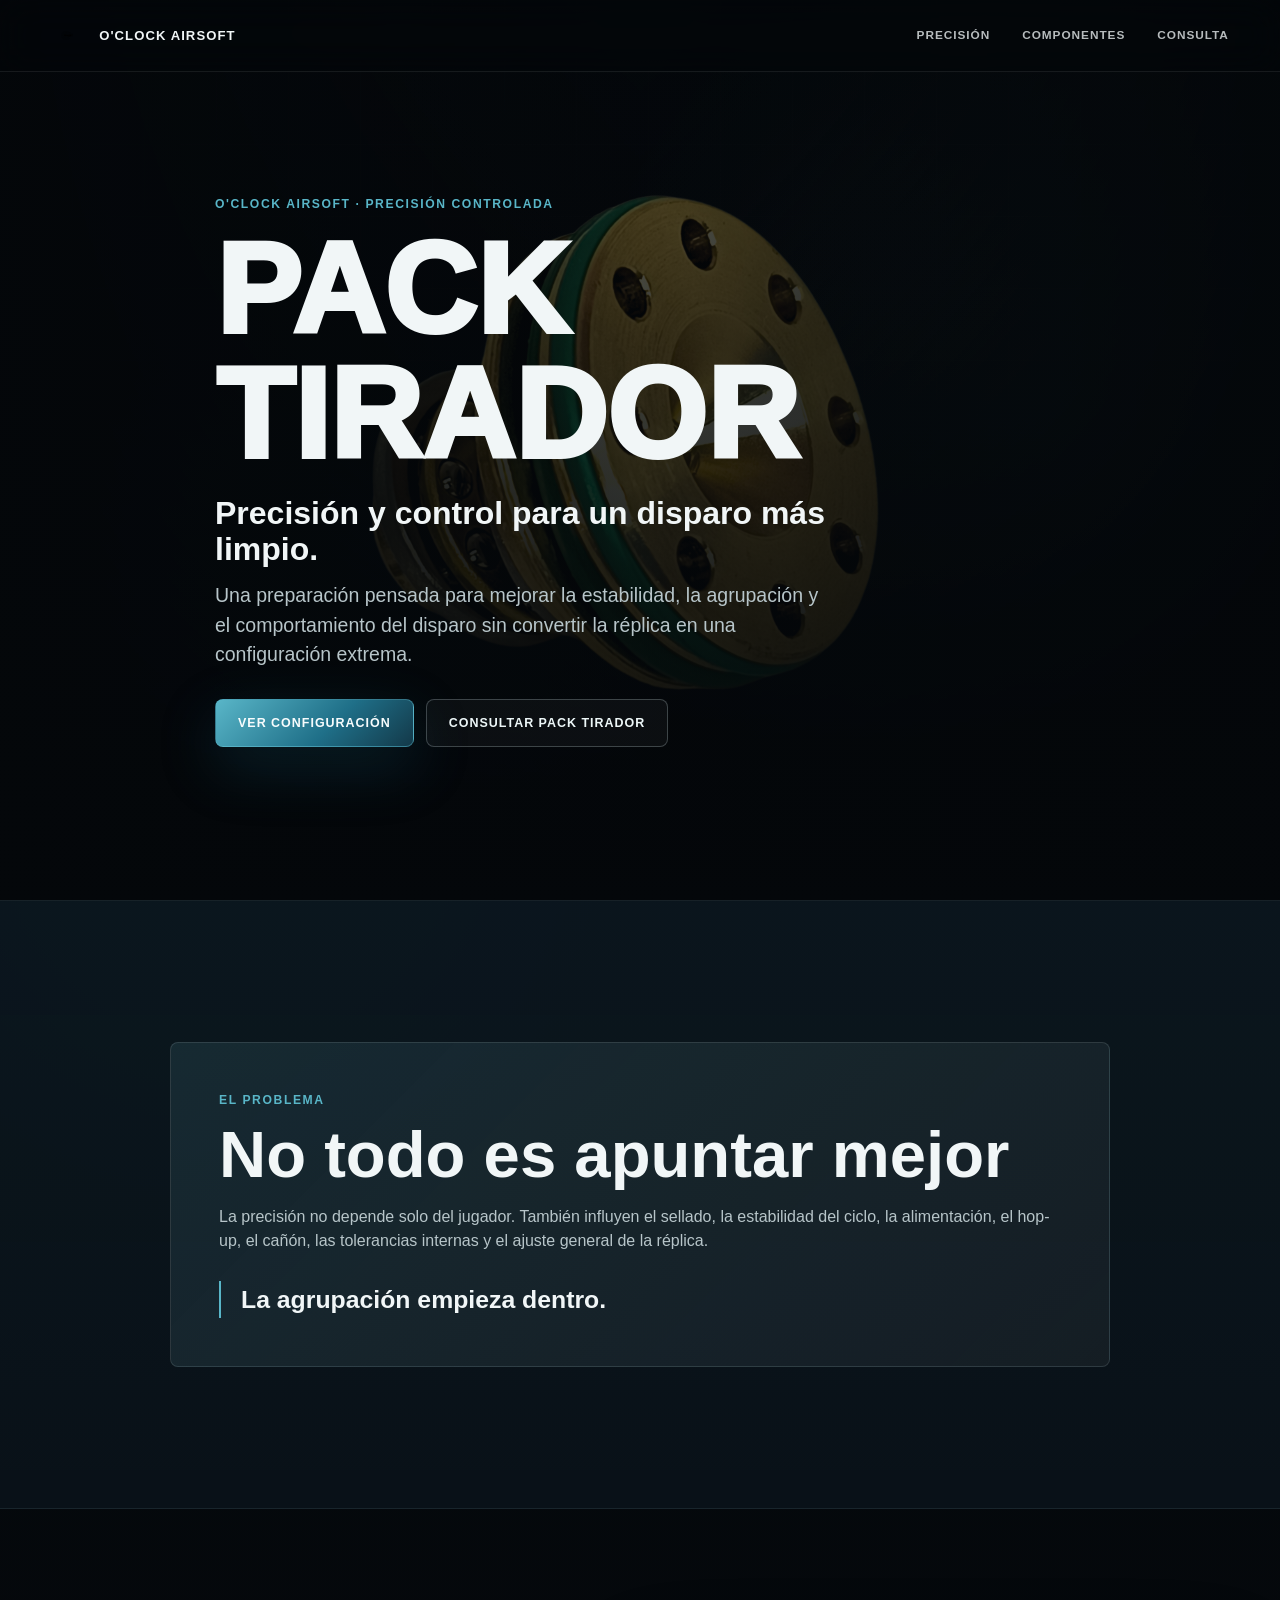
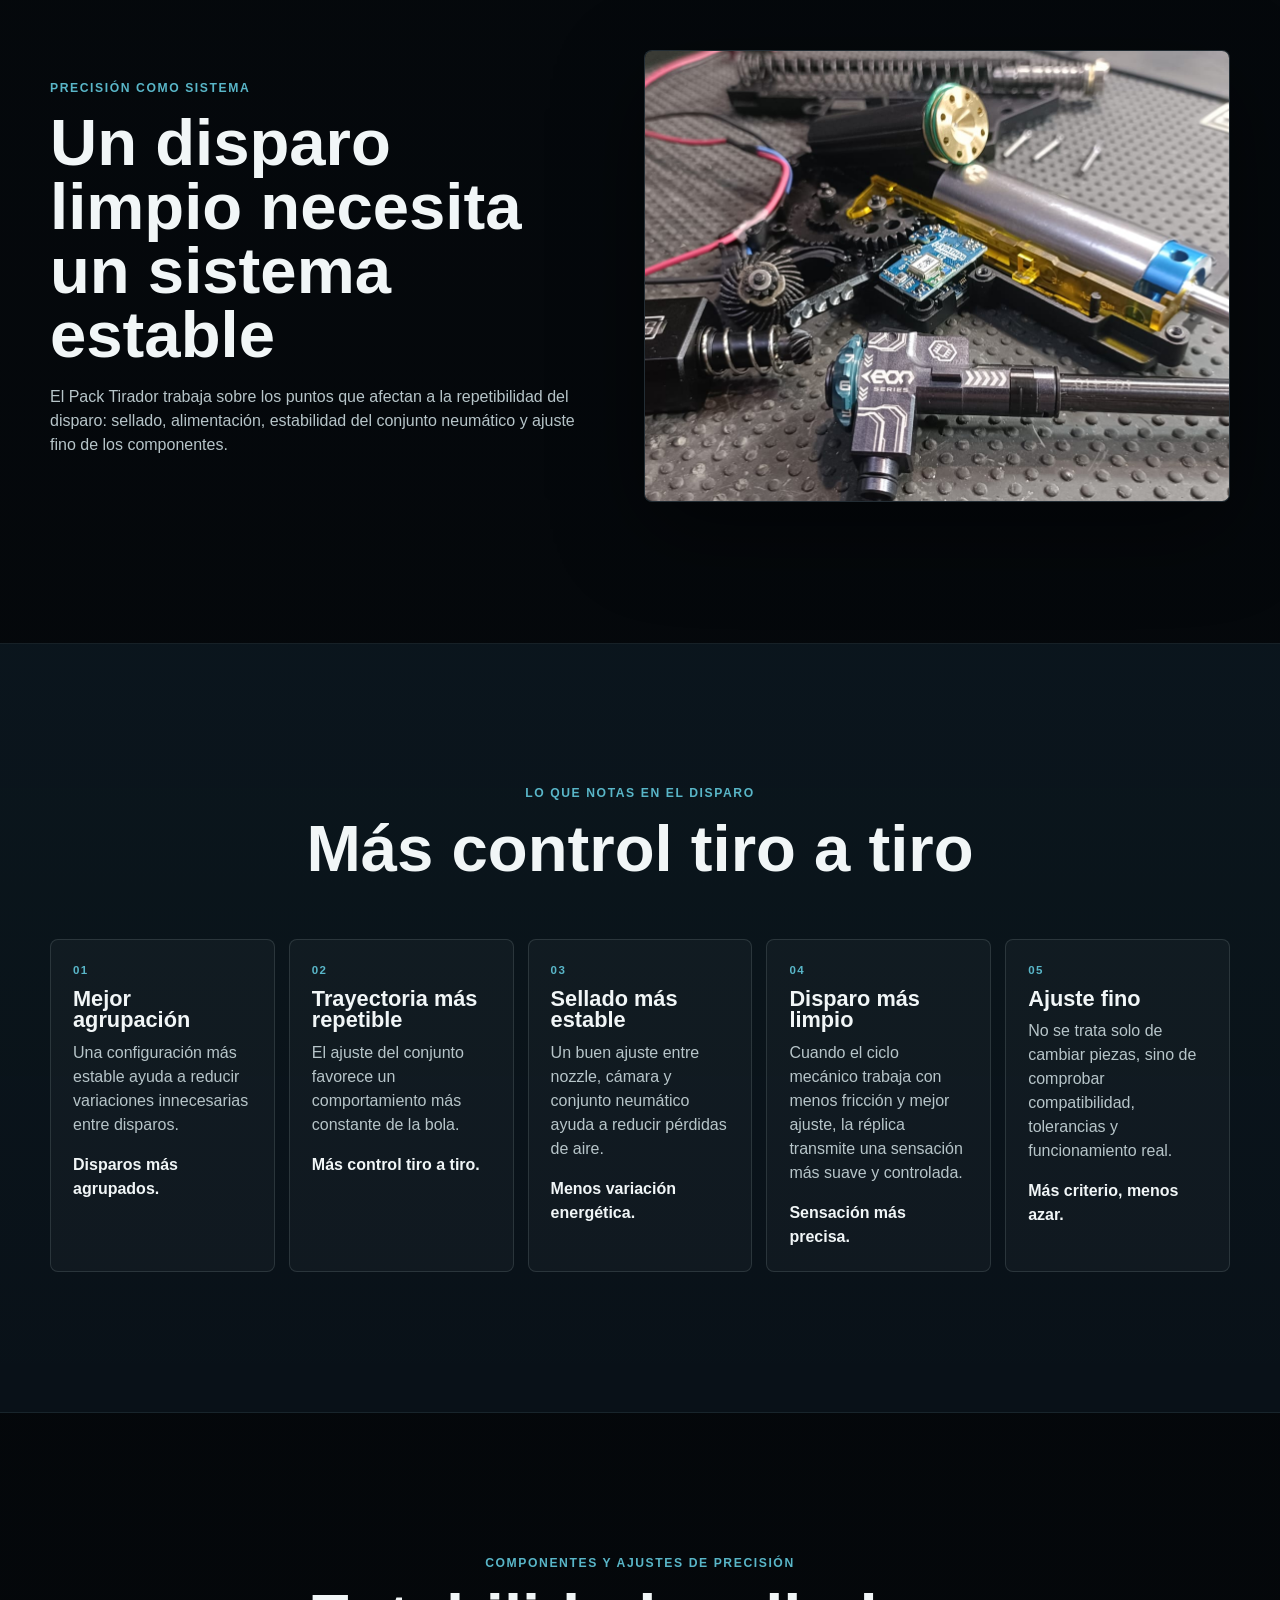
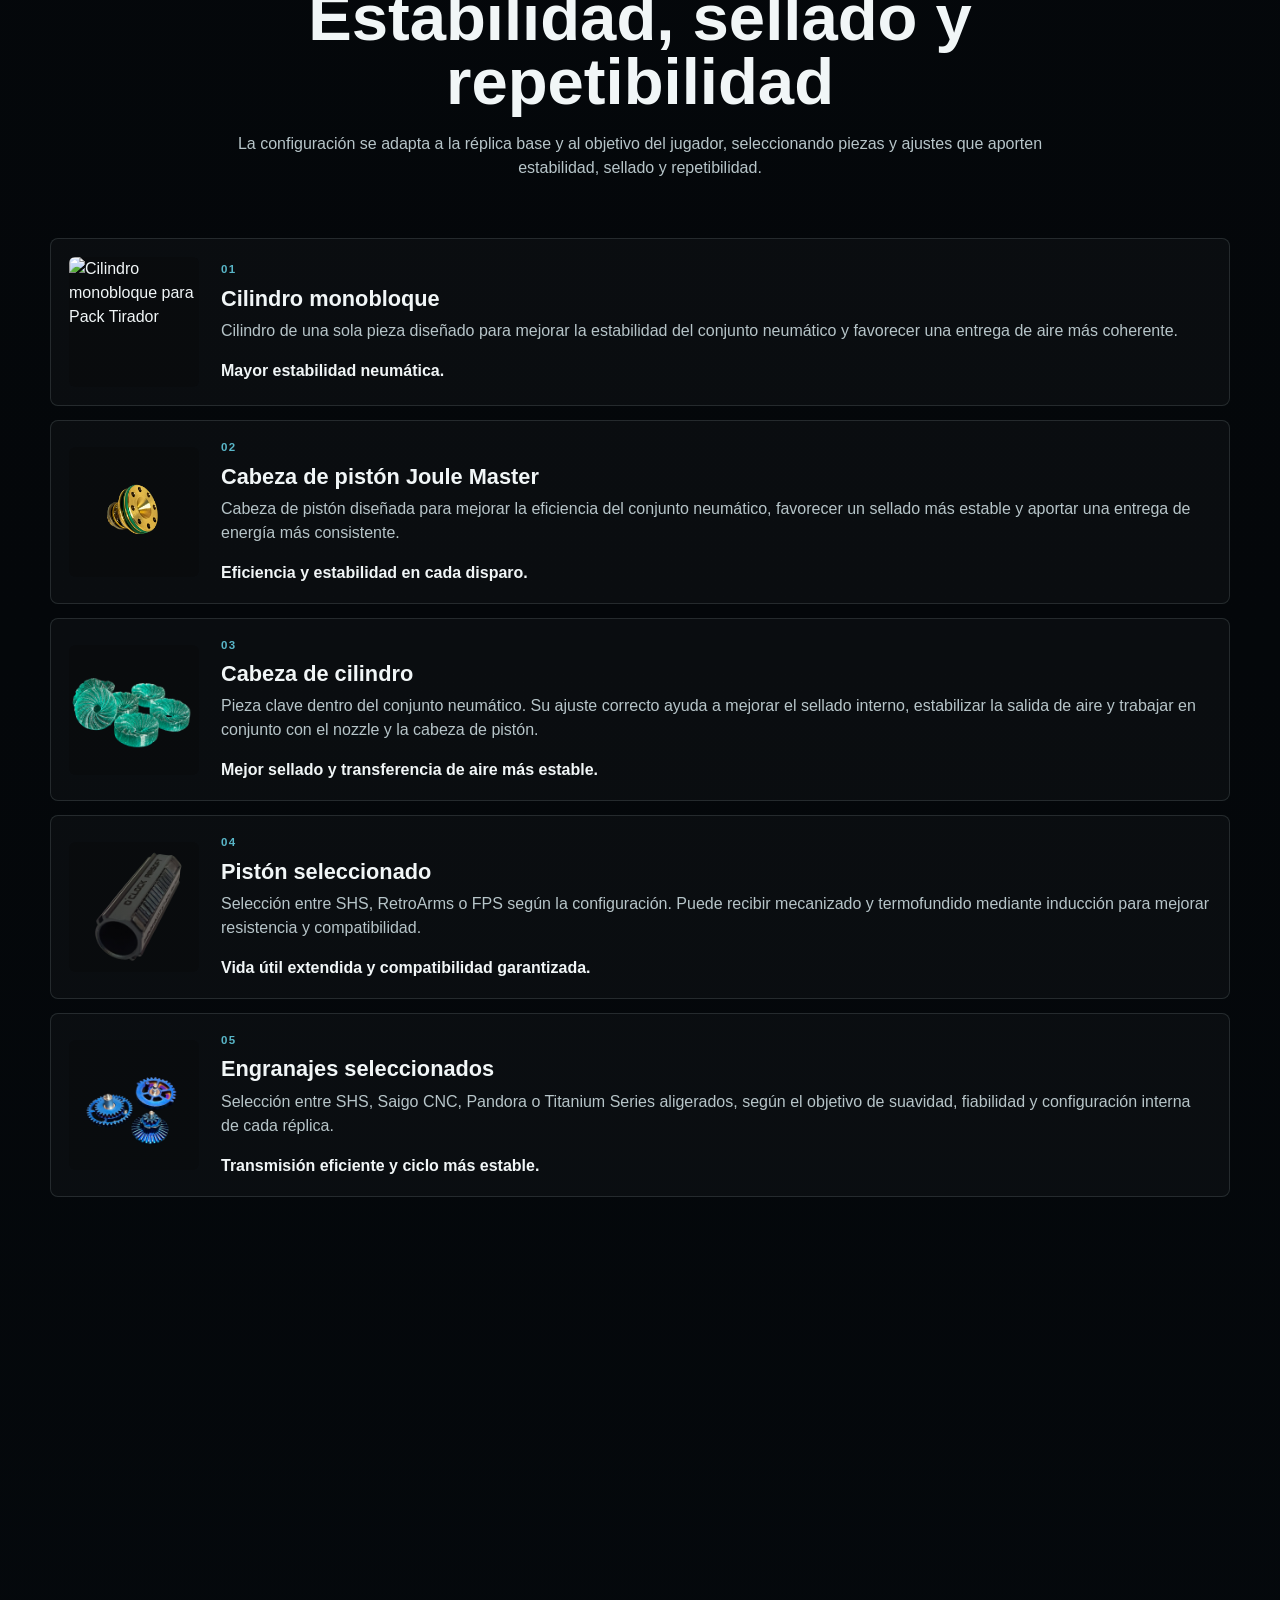
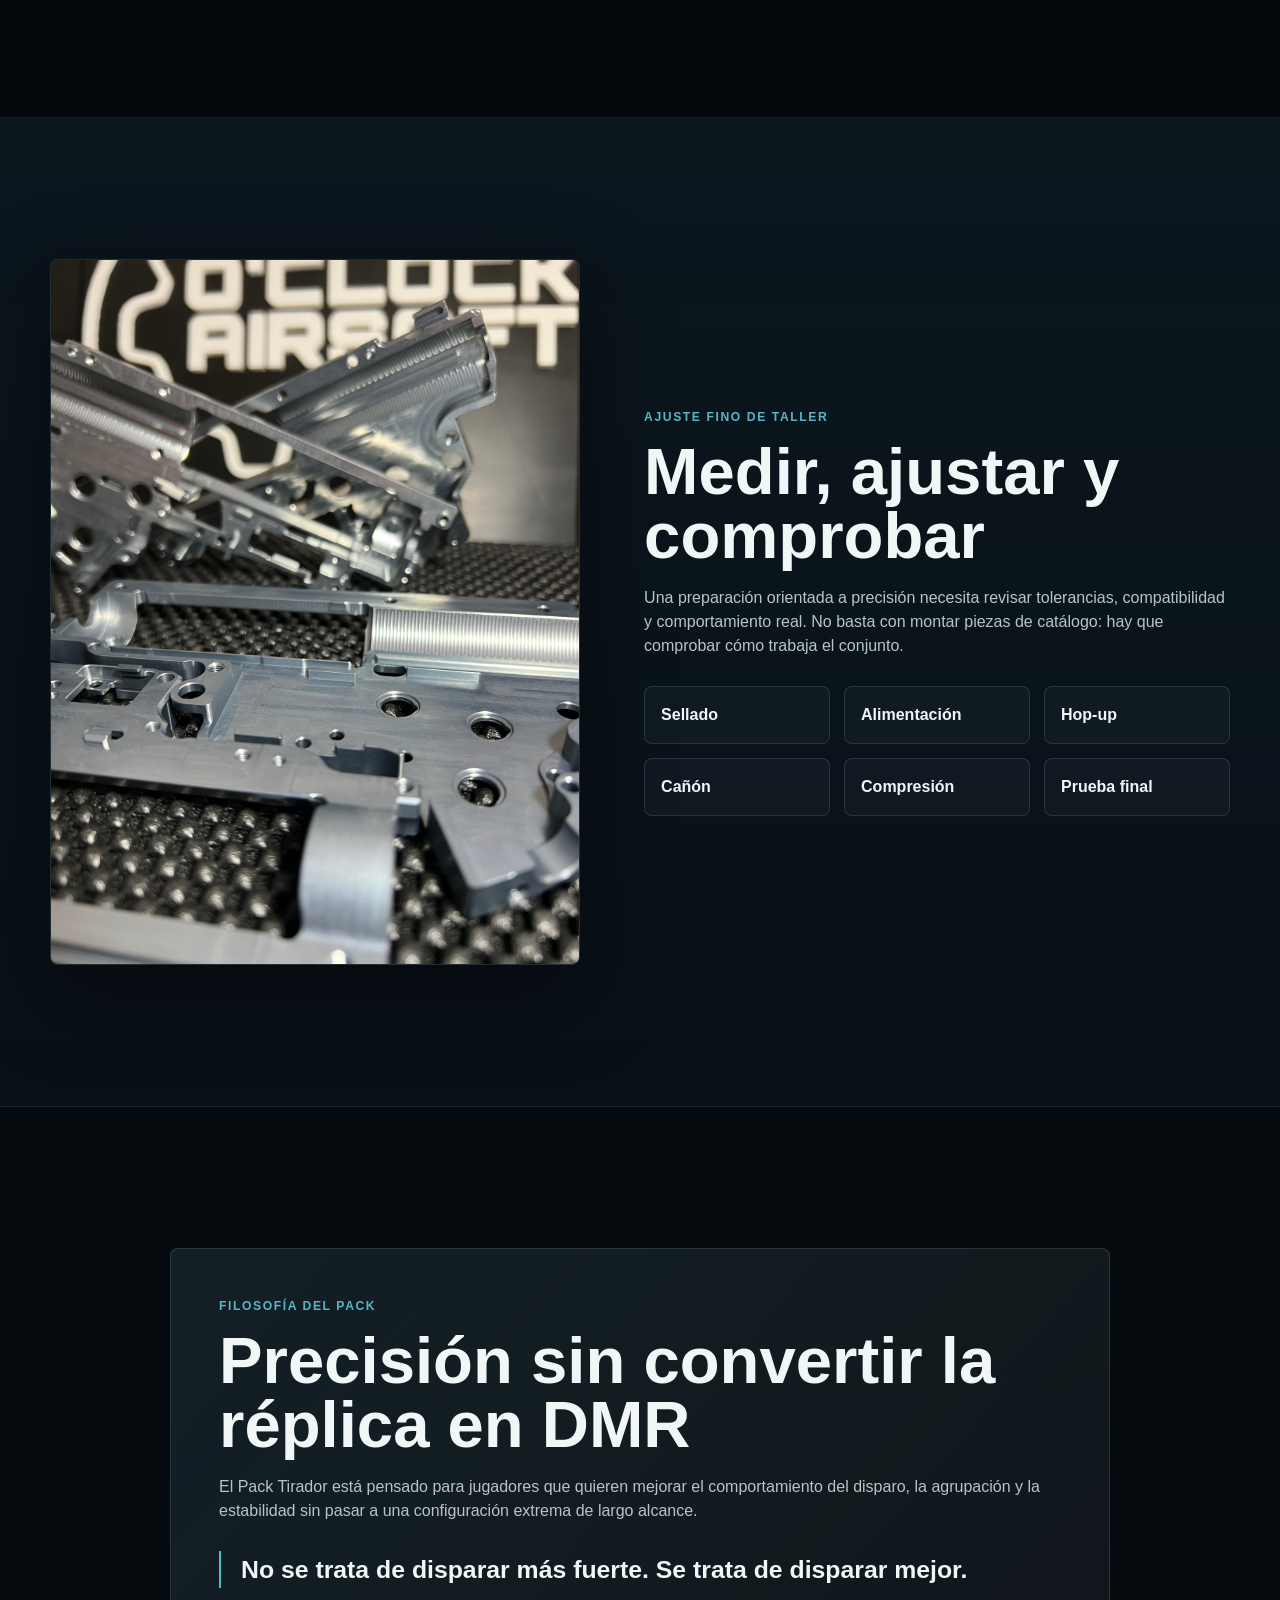
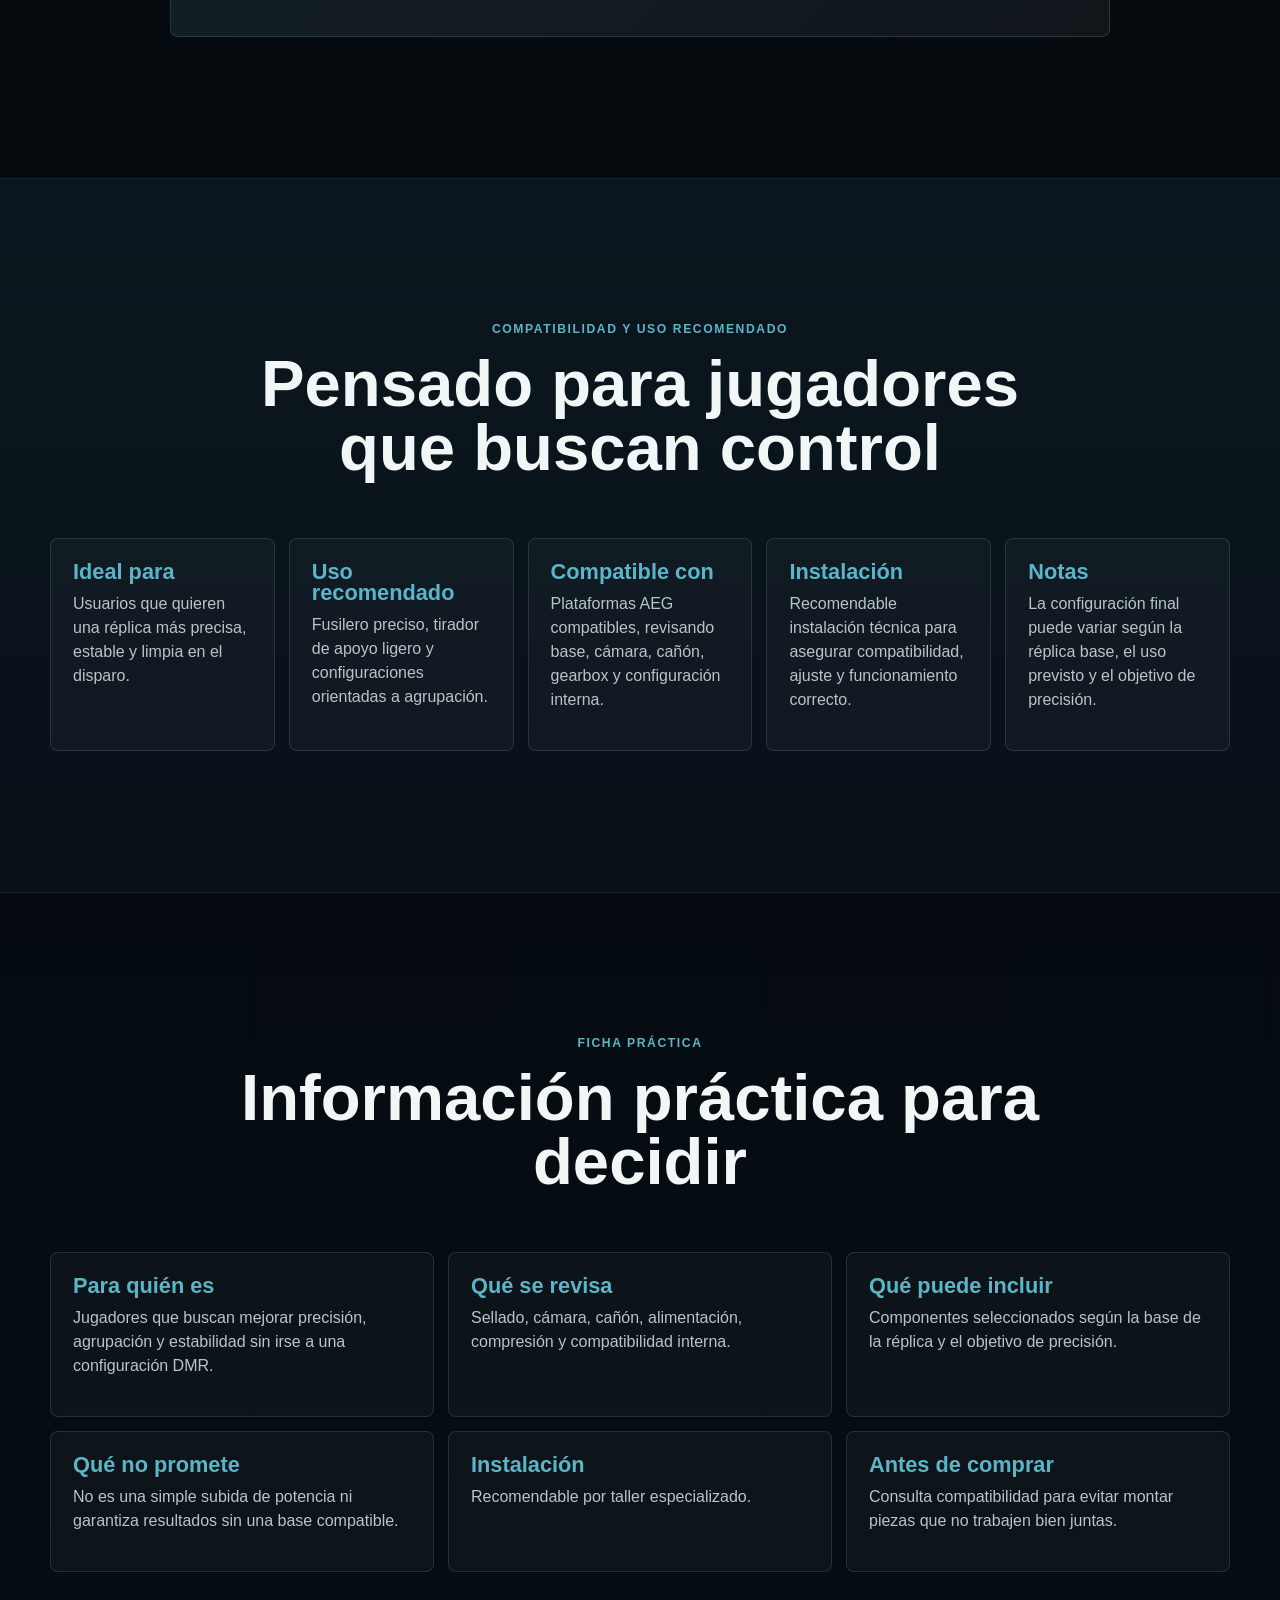
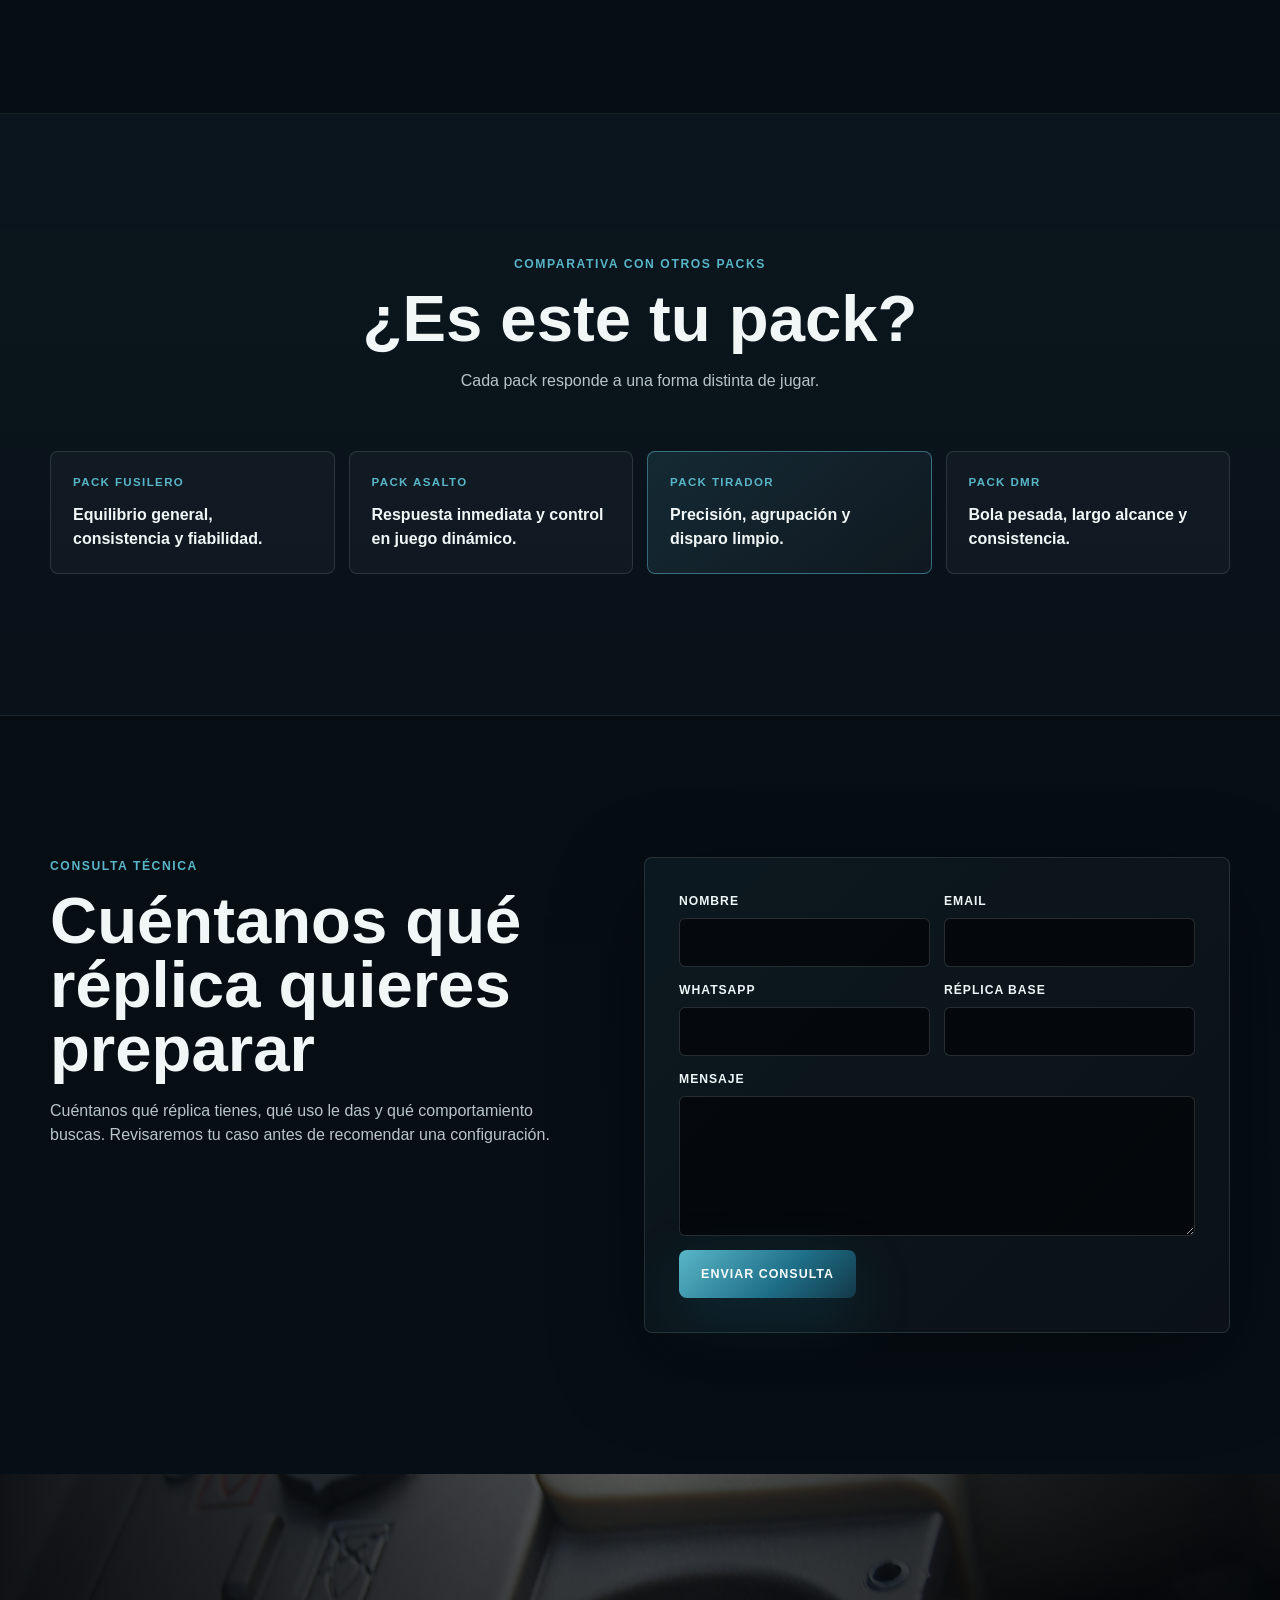
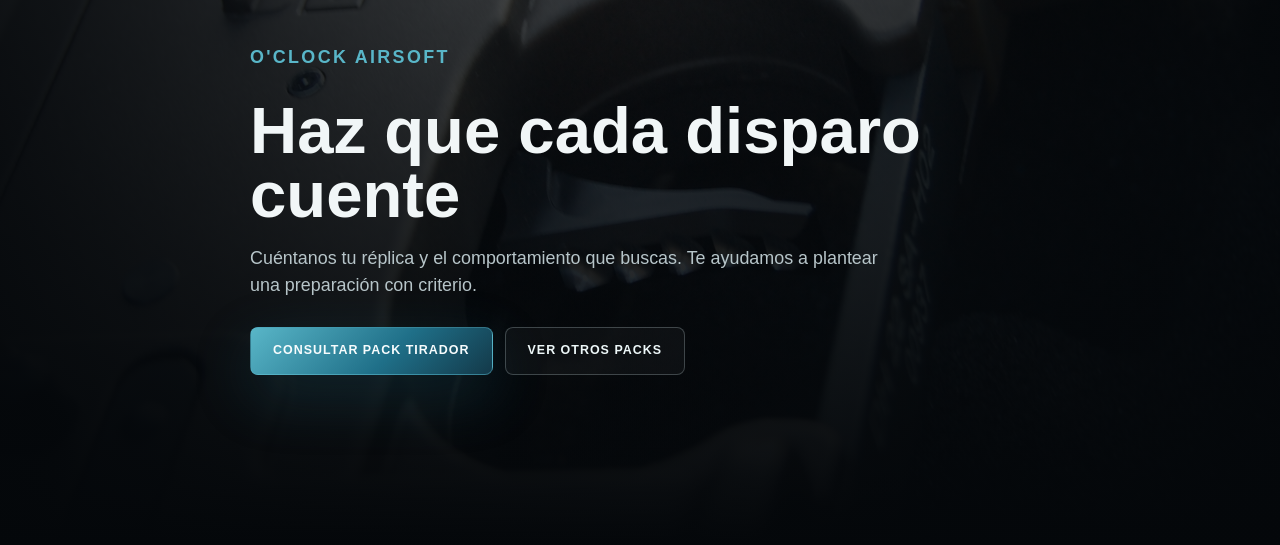
==== commit 50504ae3: "Update index.html" ====
--- a/index.html
+++ b/index.html
@@ -1,245 +1,245 @@
-﻿<!DOCTYPE html>
-<html lang="es">
-<head>
-  <meta charset="UTF-8">
-  <meta name="viewport" content="width=device-width, initial-scale=1.0">
-  <meta name="description" content="Landing del Pack Tirador de O'Clock Airsoft: precisión, agrupación, disparo limpio y ajuste fino.">
-  <title>O'Clock Airsoft | Pack Tirador</title>
-  <link rel="stylesheet" href="style.css">
-</head>
-<body>
-  <header class="site-header" aria-label="Navegación principal">
-    <a class="site-header__brand" href="#inicio" aria-label="O'Clock Airsoft">
-      <img src="images/oclock-logo.png" alt="Logotipo de O'Clock Airsoft">
-      <span>O'Clock Airsoft</span>
-    </a>
-    <nav class="site-header__nav" aria-label="Secciones">
-      <a href="#precision">Precisión</a>
-      <a href="#componentes">Componentes</a>
-      <a href="#consulta">Consulta</a>
-    </nav>
-  </header>
-
-  <main id="inicio">
-    <!-- HERO PRINCIPAL -->
-    <section class="hero" aria-labelledby="hero-title">
-      <div class="hero__bg" aria-hidden="true">
-        <img src="images/hero-pack.png" alt="">
-      </div>
-      <div class="hero__content page-shell">
-        <div class="hero__copy">
-          <p class="eyebrow reveal">O'Clock Airsoft · Precisión controlada</p>
-          <h1 id="hero-title" class="hero__title reveal">Pack Tirador</h1>
-          <p class="hero__subtitle reveal">Precisión y control para un disparo más limpio.</p>
-          <p class="hero__text reveal">
-            Una preparación pensada para mejorar la estabilidad, la agrupación y el comportamiento del disparo sin convertir la réplica en una configuración extrema.
-          </p>
-          <div class="hero__actions reveal">
-            <a class="button button--primary" href="#precision">Ver configuración</a>
-            <a class="button button--secondary" href="#consulta">Consultar Pack Tirador</a>
-          </div>
-        </div>
-      </div>
-    </section>
-    <!-- FIN HERO PRINCIPAL -->
-
-    <!-- BLOQUE DE PROBLEMA -->
-    <section class="problem section-pad section-raised" aria-labelledby="problem-title">
-      <div class="problem__inner page-shell reveal">
-        <p class="section-kicker">El problema</p>
-        <h2 id="problem-title">No todo es apuntar mejor</h2>
-        <p>
-          La precisión no depende solo del jugador. También influyen el sellado, la estabilidad del ciclo, la alimentación, el hop-up, el cañón, las tolerancias internas y el ajuste general de la réplica.
-        </p>
-        <blockquote>La agrupación empieza dentro.</blockquote>
-      </div>
-    </section>
-    <!-- FIN BLOQUE DE PROBLEMA -->
-
-    <!-- PRECISIÓN COMO SISTEMA -->
-    <section id="precision" class="system section-pad" aria-labelledby="system-title">
-      <div class="system__inner page-shell">
-        <div class="system__copy reveal">
-          <p class="section-kicker">Precisión como sistema</p>
-          <h2 id="system-title">Un disparo limpio necesita un sistema estable</h2>
-          <p>
-            El Pack Tirador trabaja sobre los puntos que afectan a la repetibilidad del disparo: sellado, alimentación, estabilidad del conjunto neumático y ajuste fino de los componentes.
-          </p>
-        </div>
-        <div class="system__media image-panel reveal">
-          <img src="images/concept-system.jpg" alt="Sistema técnico orientado a precisión y repetibilidad">
-        </div>
-      </div>
-    </section>
-    <!-- FIN PRECISIÓN COMO SISTEMA -->
-
-    <!-- LO QUE NOTAS EN EL DISPARO -->
-    <section class="benefits section-pad section-raised" aria-labelledby="benefits-title">
-      <div class="page-shell">
-        <div class="section-heading reveal">
-          <p class="section-kicker">Lo que notas en el disparo</p>
-          <h2 id="benefits-title">Más control tiro a tiro</h2>
-        </div>
-        <div class="benefit-grid">
-          <article class="benefit-card reveal"><span>01</span><h3>Mejor agrupación</h3><p>Una configuración más estable ayuda a reducir variaciones innecesarias entre disparos.</p><strong>Disparos más agrupados.</strong></article>
-          <article class="benefit-card reveal"><span>02</span><h3>Trayectoria más repetible</h3><p>El ajuste del conjunto favorece un comportamiento más constante de la bola.</p><strong>Más control tiro a tiro.</strong></article>
-          <article class="benefit-card reveal"><span>03</span><h3>Sellado más estable</h3><p>Un buen ajuste entre nozzle, cámara y conjunto neumático ayuda a reducir pérdidas de aire.</p><strong>Menos variación energética.</strong></article>
-          <article class="benefit-card reveal"><span>04</span><h3>Disparo más limpio</h3><p>Cuando el ciclo mecánico trabaja con menos fricción y mejor ajuste, la réplica transmite una sensación más suave y controlada.</p><strong>Sensación más precisa.</strong></article>
-          <article class="benefit-card reveal"><span>05</span><h3>Ajuste fino</h3><p>No se trata solo de cambiar piezas, sino de comprobar compatibilidad, tolerancias y funcionamiento real.</p><strong>Más criterio, menos azar.</strong></article>
-        </div>
-      </div>
-    </section>
-    <!-- FIN LO QUE NOTAS EN EL DISPARO -->
-
-    <!-- COMPONENTES Y AJUSTES -->
-    <section id="componentes" class="components section-pad" aria-labelledby="components-title">
-      <div class="page-shell">
-        <div class="section-heading reveal">
-          <p class="section-kicker">Componentes y ajustes de precisión</p>
-          <h2 id="components-title">Estabilidad, sellado y repetibilidad</h2>
-          <p>La configuración se adapta a la réplica base y al objetivo del jugador, seleccionando piezas y ajustes que aporten estabilidad, sellado y repetibilidad.</p>
-        </div>
-        <div class="component-list">
-          <article class="component-item reveal"><img src="images/component-cylinder-head.png" alt="Cilindro monobloque para Pack Tirador"><div><span>01</span><h3>Cilindro monobloque</h3><p>Cilindro de una sola pieza diseñado para mejorar la estabilidad del conjunto neumático y favorecer una entrega de aire más coherente.</p><strong>Mayor estabilidad neumática.</strong></div></article>
-          <article class="component-item reveal"><img src="images/component-piston-head.png" alt="Cabeza de pistón Joule Master para Pack Tirador"><div><span>02</span><h3>Cabeza de pistón Joule Master</h3><p>Cabeza de pistón diseñada para mejorar la eficiencia del conjunto neumático, favorecer un sellado más estable y aportar una entrega de energía más consistente.</p><strong>Eficiencia y estabilidad en cada disparo.</strong></div></article>
-          <article class="component-item reveal"><img src="images/component-cylinder-head.png" alt="Cabeza de cilindro para Pack Tirador"><div><span>03</span><h3>Cabeza de cilindro</h3><p>Pieza clave dentro del conjunto neumático. Su ajuste correcto ayuda a mejorar el sellado interno, estabilizar la salida de aire y trabajar en conjunto con el nozzle y la cabeza de pistón.</p><strong>Mejor sellado y transferencia de aire más estable.</strong></div></article>
-          <article class="component-item reveal"><img src="images/component-piston.png" alt="Pistón seleccionado para Pack Tirador"><div><span>04</span><h3>Pistón seleccionado</h3><p>Selección entre SHS, RetroArms o FPS según la configuración. Puede recibir mecanizado y termofundido mediante inducción para mejorar resistencia y compatibilidad.</p><strong>Vida útil extendida y compatibilidad garantizada.</strong></div></article>
-          <article class="component-item reveal"><img src="images/engranajes-seleccionados.png" alt="Engranajes seleccionados para Pack Tirador"><div><span>05</span><h3>Engranajes seleccionados</h3><p>Selección entre SHS, Saigo CNC, Pandora o Titanium Series aligerados, según el objetivo de suavidad, fiabilidad y configuración interna de cada réplica.</p><strong>Transmisión eficiente y ciclo más estable.</strong></div></article>
-          <article class="component-item reveal"><img src="images/pack-overview.JPG" alt="Cañón de precisión para Pack Tirador"><div><span>06</span><h3>Cañón de precisión</h3><p>El conjunto de cañón influye directamente en la estabilidad del disparo, la agrupación y el comportamiento tiro a tiro.</p><strong>Mejor comportamiento y agrupación más estable.</strong></div></article>
-          <article class="component-item reveal"><img src="images/Gearbox.jpeg" alt="Ajuste técnico para Pack Tirador"><div><span>07</span><h3>Ajuste técnico</h3><p>Cada montaje se revisa con criterio técnico, comprobando compatibilidad, sellado, alimentación y comportamiento real antes de darlo por terminado.</p><strong>Precisión basada en ajuste real.</strong></div></article>
-        </div>
-      </div>
-    </section>
-    <!-- FIN COMPONENTES Y AJUSTES -->
-
-    <!-- AJUSTE FINO DE TALLER -->
-    <section class="workshop section-pad section-raised" aria-labelledby="workshop-title">
-      <div class="workshop__inner page-shell">
-        <div class="workshop__media image-panel reveal">
-          <img src="images/Gearbox.jpeg" alt="Ajuste fino de taller para Pack Tirador">
-        </div>
-        <div class="workshop__copy reveal">
-          <p class="section-kicker">Ajuste fino de taller</p>
-          <h2 id="workshop-title">Medir, ajustar y comprobar</h2>
-          <p>
-            Una preparación orientada a precisión necesita revisar tolerancias, compatibilidad y comportamiento real. No basta con montar piezas de catálogo: hay que comprobar cómo trabaja el conjunto.
-          </p>
-          <div class="check-grid">
-            <span>Sellado</span><span>Alimentación</span><span>Hop-up</span><span>Cañón</span><span>Compresión</span><span>Prueba final</span>
-          </div>
-        </div>
-      </div>
-    </section>
-    <!-- FIN AJUSTE FINO DE TALLER -->
-
-    <!-- FILOSOFÍA -->
-    <section class="philosophy section-pad" aria-labelledby="philosophy-title">
-      <div class="philosophy__inner page-shell reveal">
-        <p class="section-kicker">Filosofía del pack</p>
-        <h2 id="philosophy-title">Precisión sin convertir la réplica en DMR</h2>
-        <p>El Pack Tirador está pensado para jugadores que quieren mejorar el comportamiento del disparo, la agrupación y la estabilidad sin pasar a una configuración extrema de largo alcance.</p>
-        <blockquote>No se trata de disparar más fuerte. Se trata de disparar mejor.</blockquote>
-      </div>
-    </section>
-    <!-- FIN FILOSOFÍA -->
-
-    <!-- COMPATIBILIDAD Y USO -->
-    <section class="fit section-pad section-raised" aria-labelledby="fit-title">
-      <div class="page-shell">
-        <div class="section-heading reveal">
-          <p class="section-kicker">Compatibilidad y uso recomendado</p>
-          <h2 id="fit-title">Pensado para jugadores que buscan control</h2>
-        </div>
-        <div class="fit-grid">
-          <article class="fit-card reveal"><h3>Ideal para</h3><p>Usuarios que quieren una réplica más precisa, estable y limpia en el disparo.</p></article>
-          <article class="fit-card reveal"><h3>Uso recomendado</h3><p>Fusilero preciso, tirador de apoyo ligero y configuraciones orientadas a agrupación.</p></article>
-          <article class="fit-card reveal"><h3>Compatible con</h3><p>Plataformas AEG compatibles, revisando base, cámara, cañón, gearbox y configuración interna.</p></article>
-          <article class="fit-card reveal"><h3>Instalación</h3><p>Recomendable instalación técnica para asegurar compatibilidad, ajuste y funcionamiento correcto.</p></article>
-          <article class="fit-card reveal"><h3>Notas</h3><p>La configuración final puede variar según la réplica base, el uso previsto y el objetivo de precisión.</p></article>
-        </div>
-      </div>
-    </section>
-    <!-- FIN COMPATIBILIDAD Y USO -->
-
-    <!-- FICHA PRÁCTICA -->
-    <section class="specs section-pad" aria-labelledby="specs-title">
-      <div class="page-shell">
-        <div class="section-heading reveal">
-          <p class="section-kicker">Ficha práctica</p>
-          <h2 id="specs-title">Información práctica para decidir</h2>
-        </div>
-        <div class="spec-grid">
-          <article class="spec-card reveal"><h3>Para quién es</h3><p>Jugadores que buscan mejorar precisión, agrupación y estabilidad sin irse a una configuración DMR.</p></article>
-          <article class="spec-card reveal"><h3>Qué se revisa</h3><p>Sellado, cámara, cañón, alimentación, compresión y compatibilidad interna.</p></article>
-          <article class="spec-card reveal"><h3>Qué puede incluir</h3><p>Componentes seleccionados según la base de la réplica y el objetivo de precisión.</p></article>
-          <article class="spec-card reveal"><h3>Qué no promete</h3><p>No es una simple subida de potencia ni garantiza resultados sin una base compatible.</p></article>
-          <article class="spec-card reveal"><h3>Instalación</h3><p>Recomendable por taller especializado.</p></article>
-          <article class="spec-card reveal"><h3>Antes de comprar</h3><p>Consulta compatibilidad para evitar montar piezas que no trabajen bien juntas.</p></article>
-        </div>
-      </div>
-    </section>
-    <!-- FIN FICHA PRÁCTICA -->
-
-    <!-- COMPARATIVA -->
-    <section id="otros-packs" class="compare section-pad section-raised" aria-labelledby="compare-title">
-      <div class="page-shell">
-        <div class="section-heading reveal">
-          <p class="section-kicker">Comparativa con otros packs</p>
-          <h2 id="compare-title">¿Es este tu pack?</h2>
-          <p>Cada pack responde a una forma distinta de jugar.</p>
-        </div>
-        <div class="compare-grid">
-          <article class="compare-card reveal"><span>Pack Fusilero</span><strong>Equilibrio general, consistencia y fiabilidad.</strong></article>
-          <article class="compare-card reveal"><span>Pack Asalto</span><strong>Respuesta inmediata y control en juego dinámico.</strong></article>
-          <article class="compare-card compare-card--active reveal"><span>Pack Tirador</span><strong>Precisión, agrupación y disparo limpio.</strong></article>
-          <article class="compare-card reveal"><span>Pack DMR</span><strong>Bola pesada, largo alcance y consistencia.</strong></article>
-        </div>
-      </div>
-    </section>
-    <!-- FIN COMPARATIVA -->
-
-    <!-- FORMULARIO -->
-    <section id="consulta" class="consult section-pad" aria-labelledby="consult-title">
-      <div class="consult__inner page-shell">
-        <div class="consult__copy reveal">
-          <p class="section-kicker">Consulta técnica</p>
-          <h2 id="consult-title">Cuéntanos qué réplica quieres preparar</h2>
-          <p>Cuéntanos qué réplica tienes, qué uso le das y qué comportamiento buscas. Revisaremos tu caso antes de recomendar una configuración.</p>
-        </div>
-        <form class="consult-form reveal" action="https://formspree.io/f/xnjrakep" method="POST">
-          <input type="hidden" name="_subject" value="Nueva consulta Pack Tirador - O’Clock Airsoft">
-          <input type="hidden" name="pack" value="Pack Tirador">
-          <input type="hidden" name="_next" value="gracias.html">
-          <label>Nombre<input type="text" name="nombre" autocomplete="name" required></label>
-          <label>Email<input type="email" name="email" autocomplete="email" required></label>
-          <label>WhatsApp<input type="tel" name="whatsapp" autocomplete="tel"></label>
-          <label>Réplica base<input type="text" name="replica"></label>
-          <label class="consult-form__wide">Mensaje<textarea name="mensaje" rows="5" required></textarea></label>
-          <button class="button button--primary" type="submit">Enviar consulta</button>
-        </form>
-      </div>
-    </section>
-    <!-- FIN FORMULARIO -->
-
-    <!-- CTA FINAL -->
-    <section class="final-cta" aria-labelledby="final-title">
-      <div class="final-cta__bg" aria-hidden="true">
-        <img src="images/final-cta-bg.JPG" alt="">
-      </div>
-      <div class="final-cta__content page-shell reveal">
-        <p class="section-kicker">O'Clock Airsoft</p>
-        <h2 id="final-title">Haz que cada disparo cuente</h2>
-        <p>Cuéntanos tu réplica y el comportamiento que buscas. Te ayudamos a plantear una preparación con criterio.</p>
-        <div class="final-cta__actions">
-          <a class="button button--primary" href="#consulta">Consultar Pack Tirador</a>
-          <a class="button button--secondary" href="#otros-packs">Ver otros packs</a>
-        </div>
-      </div>
-    </section>
-    <!-- FIN CTA FINAL -->
-  </main>
-
-  <script src="script.js"></script>
-</body>
-</html>
-
+<!DOCTYPE html>
+<html lang="es">
+<head>
+  <meta charset="UTF-8">
+  <meta name="viewport" content="width=device-width, initial-scale=1.0">
+  <meta name="description" content="Landing del Pack Tirador de O'Clock Airsoft: precisión, agrupación, disparo limpio y ajuste fino.">
+  <title>O'Clock Airsoft | Pack Tirador</title>
+  <link rel="stylesheet" href="style.css">
+</head>
+<body>
+  <header class="site-header" aria-label="Navegación principal">
+    <a class="site-header__brand" href="#inicio" aria-label="O'Clock Airsoft">
+      <img src="images/oclock-logo.png" alt="Logotipo de O'Clock Airsoft">
+      <span>O'Clock Airsoft</span>
+    </a>
+    <nav class="site-header__nav" aria-label="Secciones">
+      <a href="#precision">Precisión</a>
+      <a href="#componentes">Componentes</a>
+      <a href="#consulta">Consulta</a>
+    </nav>
+  </header>
+
+  <main id="inicio">
+    <!-- HERO PRINCIPAL -->
+    <section class="hero" aria-labelledby="hero-title">
+      <div class="hero__bg" aria-hidden="true">
+        <img src="images/hero-pack.png" alt="">
+      </div>
+      <div class="hero__content page-shell">
+        <div class="hero__copy">
+          <p class="eyebrow reveal">O'Clock Airsoft · Precisión controlada</p>
+          <h1 id="hero-title" class="hero__title reveal">Pack Tirador</h1>
+          <p class="hero__subtitle reveal">Precisión y control para un disparo más limpio.</p>
+          <p class="hero__text reveal">
+            Una preparación pensada para mejorar la estabilidad, la agrupación y el comportamiento del disparo sin convertir la réplica en una configuración extrema.
+          </p>
+          <div class="hero__actions reveal">
+            <a class="button button--primary" href="#precision">Ver configuración</a>
+            <a class="button button--secondary" href="#consulta">Consultar Pack Tirador</a>
+          </div>
+        </div>
+      </div>
+    </section>
+    <!-- FIN HERO PRINCIPAL -->
+
+    <!-- BLOQUE DE PROBLEMA -->
+    <section class="problem section-pad section-raised" aria-labelledby="problem-title">
+      <div class="problem__inner page-shell reveal">
+        <p class="section-kicker">El problema</p>
+        <h2 id="problem-title">No todo es apuntar mejor</h2>
+        <p>
+          La precisión no depende solo del jugador. También influyen el sellado, la estabilidad del ciclo, la alimentación, el hop-up, el cañón, las tolerancias internas y el ajuste general de la réplica.
+        </p>
+        <blockquote>La agrupación empieza dentro.</blockquote>
+      </div>
+    </section>
+    <!-- FIN BLOQUE DE PROBLEMA -->
+
+    <!-- PRECISIÓN COMO SISTEMA -->
+    <section id="precision" class="system section-pad" aria-labelledby="system-title">
+      <div class="system__inner page-shell">
+        <div class="system__copy reveal">
+          <p class="section-kicker">Precisión como sistema</p>
+          <h2 id="system-title">Un disparo limpio necesita un sistema estable</h2>
+          <p>
+            El Pack Tirador trabaja sobre los puntos que afectan a la repetibilidad del disparo: sellado, alimentación, estabilidad del conjunto neumático y ajuste fino de los componentes.
+          </p>
+        </div>
+        <div class="system__media image-panel reveal">
+          <img src="images/concept-system.jpg" alt="Sistema técnico orientado a precisión y repetibilidad">
+        </div>
+      </div>
+    </section>
+    <!-- FIN PRECISIÓN COMO SISTEMA -->
+
+    <!-- LO QUE NOTAS EN EL DISPARO -->
+    <section class="benefits section-pad section-raised" aria-labelledby="benefits-title">
+      <div class="page-shell">
+        <div class="section-heading reveal">
+          <p class="section-kicker">Lo que notas en el disparo</p>
+          <h2 id="benefits-title">Más control tiro a tiro</h2>
+        </div>
+        <div class="benefit-grid">
+          <article class="benefit-card reveal"><span>01</span><h3>Mejor agrupación</h3><p>Una configuración más estable ayuda a reducir variaciones innecesarias entre disparos.</p><strong>Disparos más agrupados.</strong></article>
+          <article class="benefit-card reveal"><span>02</span><h3>Trayectoria más repetible</h3><p>El ajuste del conjunto favorece un comportamiento más constante de la bola.</p><strong>Más control tiro a tiro.</strong></article>
+          <article class="benefit-card reveal"><span>03</span><h3>Sellado más estable</h3><p>Un buen ajuste entre nozzle, cámara y conjunto neumático ayuda a reducir pérdidas de aire.</p><strong>Menos variación energética.</strong></article>
+          <article class="benefit-card reveal"><span>04</span><h3>Disparo más limpio</h3><p>Cuando el ciclo mecánico trabaja con menos fricción y mejor ajuste, la réplica transmite una sensación más suave y controlada.</p><strong>Sensación más precisa.</strong></article>
+          <article class="benefit-card reveal"><span>05</span><h3>Ajuste fino</h3><p>No se trata solo de cambiar piezas, sino de comprobar compatibilidad, tolerancias y funcionamiento real.</p><strong>Más criterio, menos azar.</strong></article>
+        </div>
+      </div>
+    </section>
+    <!-- FIN LO QUE NOTAS EN EL DISPARO -->
+
+    <!-- COMPONENTES Y AJUSTES -->
+    <section id="componentes" class="components section-pad" aria-labelledby="components-title">
+      <div class="page-shell">
+        <div class="section-heading reveal">
+          <p class="section-kicker">Componentes y ajustes de precisión</p>
+          <h2 id="components-title">Estabilidad, sellado y repetibilidad</h2>
+          <p>La configuración se adapta a la réplica base y al objetivo del jugador, seleccionando piezas y ajustes que aporten estabilidad, sellado y repetibilidad.</p>
+        </div>
+        <div class="component-list">
+          <article class="component-item reveal"><img src="images/cilindro-monobloque.png" alt="Cilindro monobloque para Pack Tirador"><div><span>01</span><h3>Cilindro monobloque</h3><p>Cilindro de una sola pieza diseñado para mejorar la estabilidad del conjunto neumático y favorecer una entrega de aire más coherente.</p><strong>Mayor estabilidad neumática.</strong></div></article>
+          <article class="component-item reveal"><img src="images/component-piston-head.png" alt="Cabeza de pistón Joule Master para Pack Tirador"><div><span>02</span><h3>Cabeza de pistón Joule Master</h3><p>Cabeza de pistón diseñada para mejorar la eficiencia del conjunto neumático, favorecer un sellado más estable y aportar una entrega de energía más consistente.</p><strong>Eficiencia y estabilidad en cada disparo.</strong></div></article>
+          <article class="component-item reveal"><img src="images/component-cylinder-head.png" alt="Cabeza de cilindro para Pack Tirador"><div><span>03</span><h3>Cabeza de cilindro</h3><p>Pieza clave dentro del conjunto neumático. Su ajuste correcto ayuda a mejorar el sellado interno, estabilizar la salida de aire y trabajar en conjunto con el nozzle y la cabeza de pistón.</p><strong>Mejor sellado y transferencia de aire más estable.</strong></div></article>
+          <article class="component-item reveal"><img src="images/component-piston.png" alt="Pistón seleccionado para Pack Tirador"><div><span>04</span><h3>Pistón seleccionado</h3><p>Selección entre SHS, RetroArms o FPS según la configuración. Puede recibir mecanizado y termofundido mediante inducción para mejorar resistencia y compatibilidad.</p><strong>Vida útil extendida y compatibilidad garantizada.</strong></div></article>
+          <article class="component-item reveal"><img src="images/engranajes-seleccionados.png" alt="Engranajes seleccionados para Pack Tirador"><div><span>05</span><h3>Engranajes seleccionados</h3><p>Selección entre SHS, Saigo CNC, Pandora o Titanium Series aligerados, según el objetivo de suavidad, fiabilidad y configuración interna de cada réplica.</p><strong>Transmisión eficiente y ciclo más estable.</strong></div></article>
+          <article class="component-item reveal"><img src="images/cañon.jpeg" alt="Cañón de precisión para Pack Tirador"><div><span>06</span><h3>Cañón de precisión</h3><p>El conjunto de cañón influye directamente en la estabilidad del disparo, la agrupación y el comportamiento tiro a tiro.</p><strong>Mejor comportamiento y agrupación más estable.</strong></div></article>
+          <article class="component-item reveal"><img src="images/Gearbox.jpeg" alt="Ajuste técnico para Pack Tirador"><div><span>07</span><h3>Ajuste técnico</h3><p>Cada montaje se revisa con criterio técnico, comprobando compatibilidad, sellado, alimentación y comportamiento real antes de darlo por terminado.</p><strong>Precisión basada en ajuste real.</strong></div></article>
+        </div>
+      </div>
+    </section>
+    <!-- FIN COMPONENTES Y AJUSTES -->
+
+    <!-- AJUSTE FINO DE TALLER -->
+    <section class="workshop section-pad section-raised" aria-labelledby="workshop-title">
+      <div class="workshop__inner page-shell">
+        <div class="workshop__media image-panel reveal">
+          <img src="images/Gearbox.jpeg" alt="Ajuste fino de taller para Pack Tirador">
+        </div>
+        <div class="workshop__copy reveal">
+          <p class="section-kicker">Ajuste fino de taller</p>
+          <h2 id="workshop-title">Medir, ajustar y comprobar</h2>
+          <p>
+            Una preparación orientada a precisión necesita revisar tolerancias, compatibilidad y comportamiento real. No basta con montar piezas de catálogo: hay que comprobar cómo trabaja el conjunto.
+          </p>
+          <div class="check-grid">
+            <span>Sellado</span><span>Alimentación</span><span>Hop-up</span><span>Cañón</span><span>Compresión</span><span>Prueba final</span>
+          </div>
+        </div>
+      </div>
+    </section>
+    <!-- FIN AJUSTE FINO DE TALLER -->
+
+    <!-- FILOSOFÍA -->
+    <section class="philosophy section-pad" aria-labelledby="philosophy-title">
+      <div class="philosophy__inner page-shell reveal">
+        <p class="section-kicker">Filosofía del pack</p>
+        <h2 id="philosophy-title">Precisión sin convertir la réplica en DMR</h2>
+        <p>El Pack Tirador está pensado para jugadores que quieren mejorar el comportamiento del disparo, la agrupación y la estabilidad sin pasar a una configuración extrema de largo alcance.</p>
+        <blockquote>No se trata de disparar más fuerte. Se trata de disparar mejor.</blockquote>
+      </div>
+    </section>
+    <!-- FIN FILOSOFÍA -->
+
+    <!-- COMPATIBILIDAD Y USO -->
+    <section class="fit section-pad section-raised" aria-labelledby="fit-title">
+      <div class="page-shell">
+        <div class="section-heading reveal">
+          <p class="section-kicker">Compatibilidad y uso recomendado</p>
+          <h2 id="fit-title">Pensado para jugadores que buscan control</h2>
+        </div>
+        <div class="fit-grid">
+          <article class="fit-card reveal"><h3>Ideal para</h3><p>Usuarios que quieren una réplica más precisa, estable y limpia en el disparo.</p></article>
+          <article class="fit-card reveal"><h3>Uso recomendado</h3><p>Fusilero preciso, tirador de apoyo ligero y configuraciones orientadas a agrupación.</p></article>
+          <article class="fit-card reveal"><h3>Compatible con</h3><p>Plataformas AEG compatibles, revisando base, cámara, cañón, gearbox y configuración interna.</p></article>
+          <article class="fit-card reveal"><h3>Instalación</h3><p>Recomendable instalación técnica para asegurar compatibilidad, ajuste y funcionamiento correcto.</p></article>
+          <article class="fit-card reveal"><h3>Notas</h3><p>La configuración final puede variar según la réplica base, el uso previsto y el objetivo de precisión.</p></article>
+        </div>
+      </div>
+    </section>
+    <!-- FIN COMPATIBILIDAD Y USO -->
+
+    <!-- FICHA PRÁCTICA -->
+    <section class="specs section-pad" aria-labelledby="specs-title">
+      <div class="page-shell">
+        <div class="section-heading reveal">
+          <p class="section-kicker">Ficha práctica</p>
+          <h2 id="specs-title">Información práctica para decidir</h2>
+        </div>
+        <div class="spec-grid">
+          <article class="spec-card reveal"><h3>Para quién es</h3><p>Jugadores que buscan mejorar precisión, agrupación y estabilidad sin irse a una configuración DMR.</p></article>
+          <article class="spec-card reveal"><h3>Qué se revisa</h3><p>Sellado, cámara, cañón, alimentación, compresión y compatibilidad interna.</p></article>
+          <article class="spec-card reveal"><h3>Qué puede incluir</h3><p>Componentes seleccionados según la base de la réplica y el objetivo de precisión.</p></article>
+          <article class="spec-card reveal"><h3>Qué no promete</h3><p>No es una simple subida de potencia ni garantiza resultados sin una base compatible.</p></article>
+          <article class="spec-card reveal"><h3>Instalación</h3><p>Recomendable por taller especializado.</p></article>
+          <article class="spec-card reveal"><h3>Antes de comprar</h3><p>Consulta compatibilidad para evitar montar piezas que no trabajen bien juntas.</p></article>
+        </div>
+      </div>
+    </section>
+    <!-- FIN FICHA PRÁCTICA -->
+
+    <!-- COMPARATIVA -->
+    <section id="otros-packs" class="compare section-pad section-raised" aria-labelledby="compare-title">
+      <div class="page-shell">
+        <div class="section-heading reveal">
+          <p class="section-kicker">Comparativa con otros packs</p>
+          <h2 id="compare-title">¿Es este tu pack?</h2>
+          <p>Cada pack responde a una forma distinta de jugar.</p>
+        </div>
+        <div class="compare-grid">
+          <article class="compare-card reveal"><span>Pack Fusilero</span><strong>Equilibrio general, consistencia y fiabilidad.</strong></article>
+          <article class="compare-card reveal"><span>Pack Asalto</span><strong>Respuesta inmediata y control en juego dinámico.</strong></article>
+          <article class="compare-card compare-card--active reveal"><span>Pack Tirador</span><strong>Precisión, agrupación y disparo limpio.</strong></article>
+          <article class="compare-card reveal"><span>Pack DMR</span><strong>Bola pesada, largo alcance y consistencia.</strong></article>
+        </div>
+      </div>
+    </section>
+    <!-- FIN COMPARATIVA -->
+
+    <!-- FORMULARIO -->
+    <section id="consulta" class="consult section-pad" aria-labelledby="consult-title">
+      <div class="consult__inner page-shell">
+        <div class="consult__copy reveal">
+          <p class="section-kicker">Consulta técnica</p>
+          <h2 id="consult-title">Cuéntanos qué réplica quieres preparar</h2>
+          <p>Cuéntanos qué réplica tienes, qué uso le das y qué comportamiento buscas. Revisaremos tu caso antes de recomendar una configuración.</p>
+        </div>
+        <form class="consult-form reveal" action="https://formspree.io/f/xnjrakep" method="POST">
+          <input type="hidden" name="_subject" value="Nueva consulta Pack Tirador - O’Clock Airsoft">
+          <input type="hidden" name="pack" value="Pack Tirador">
+          <input type="hidden" name="_next" value="gracias.html">
+          <label>Nombre<input type="text" name="nombre" autocomplete="name" required></label>
+          <label>Email<input type="email" name="email" autocomplete="email" required></label>
+          <label>WhatsApp<input type="tel" name="whatsapp" autocomplete="tel"></label>
+          <label>Réplica base<input type="text" name="replica"></label>
+          <label class="consult-form__wide">Mensaje<textarea name="mensaje" rows="5" required></textarea></label>
+          <button class="button button--primary" type="submit">Enviar consulta</button>
+        </form>
+      </div>
+    </section>
+    <!-- FIN FORMULARIO -->
+
+    <!-- CTA FINAL -->
+    <section class="final-cta" aria-labelledby="final-title">
+      <div class="final-cta__bg" aria-hidden="true">
+        <img src="images/final-cta-bg.JPG" alt="">
+      </div>
+      <div class="final-cta__content page-shell reveal">
+        <p class="section-kicker">O'Clock Airsoft</p>
+        <h2 id="final-title">Haz que cada disparo cuente</h2>
+        <p>Cuéntanos tu réplica y el comportamiento que buscas. Te ayudamos a plantear una preparación con criterio.</p>
+        <div class="final-cta__actions">
+          <a class="button button--primary" href="#consulta">Consultar Pack Tirador</a>
+          <a class="button button--secondary" href="#otros-packs">Ver otros packs</a>
+        </div>
+      </div>
+    </section>
+    <!-- FIN CTA FINAL -->
+  </main>
+
+  <script src="script.js"></script>
+</body>
+</html>
+
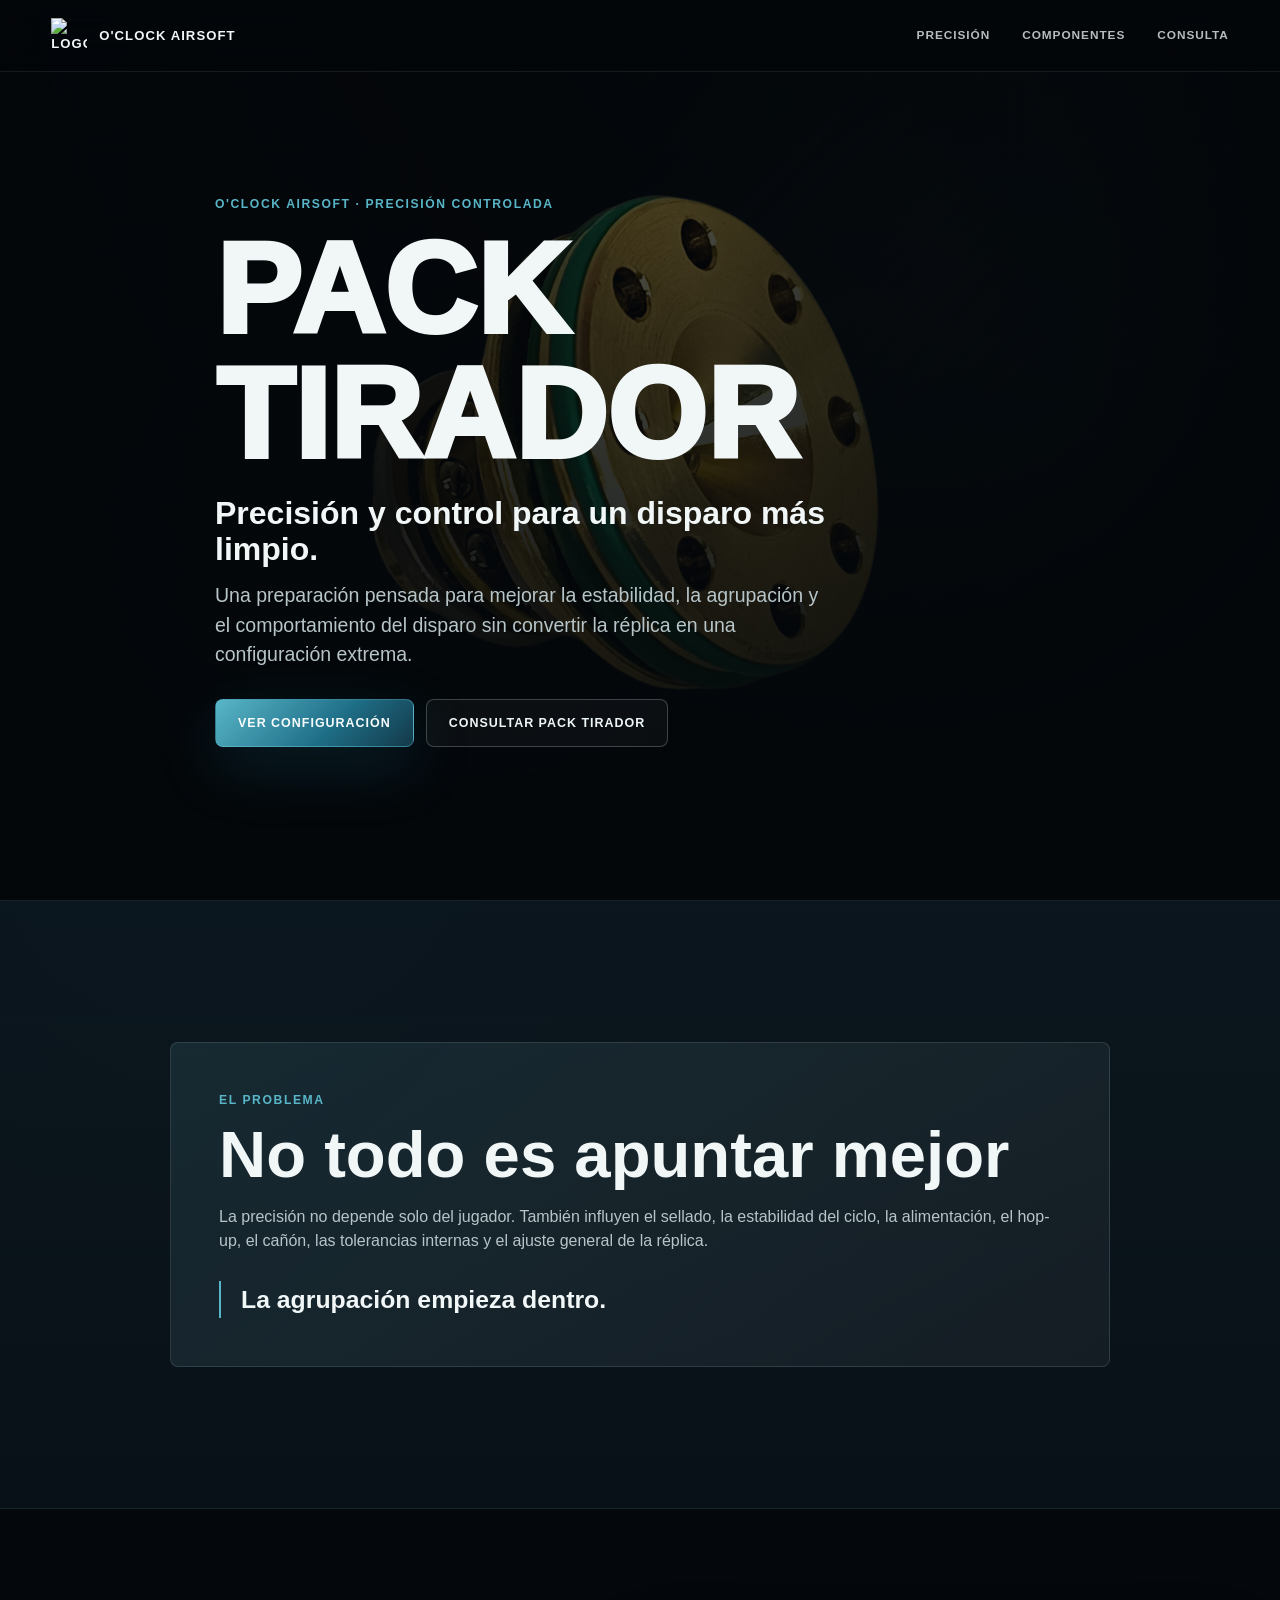
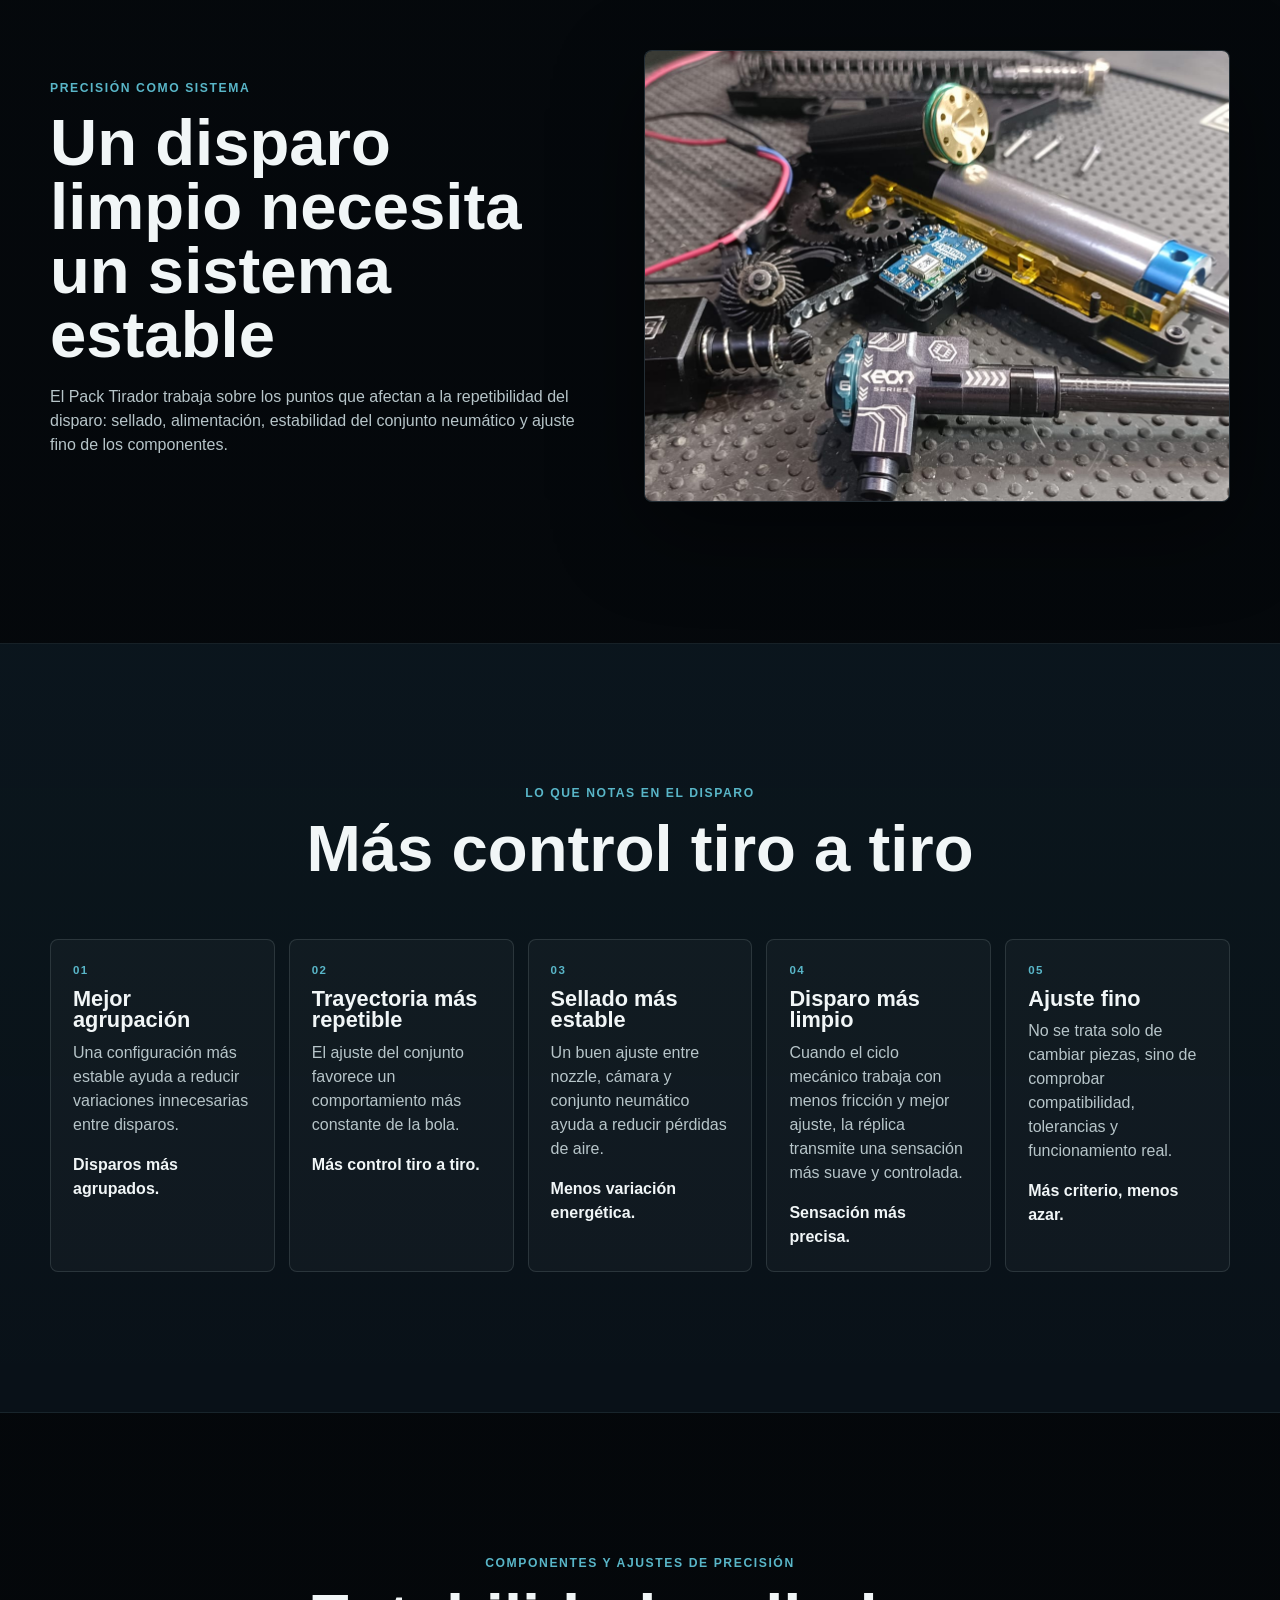
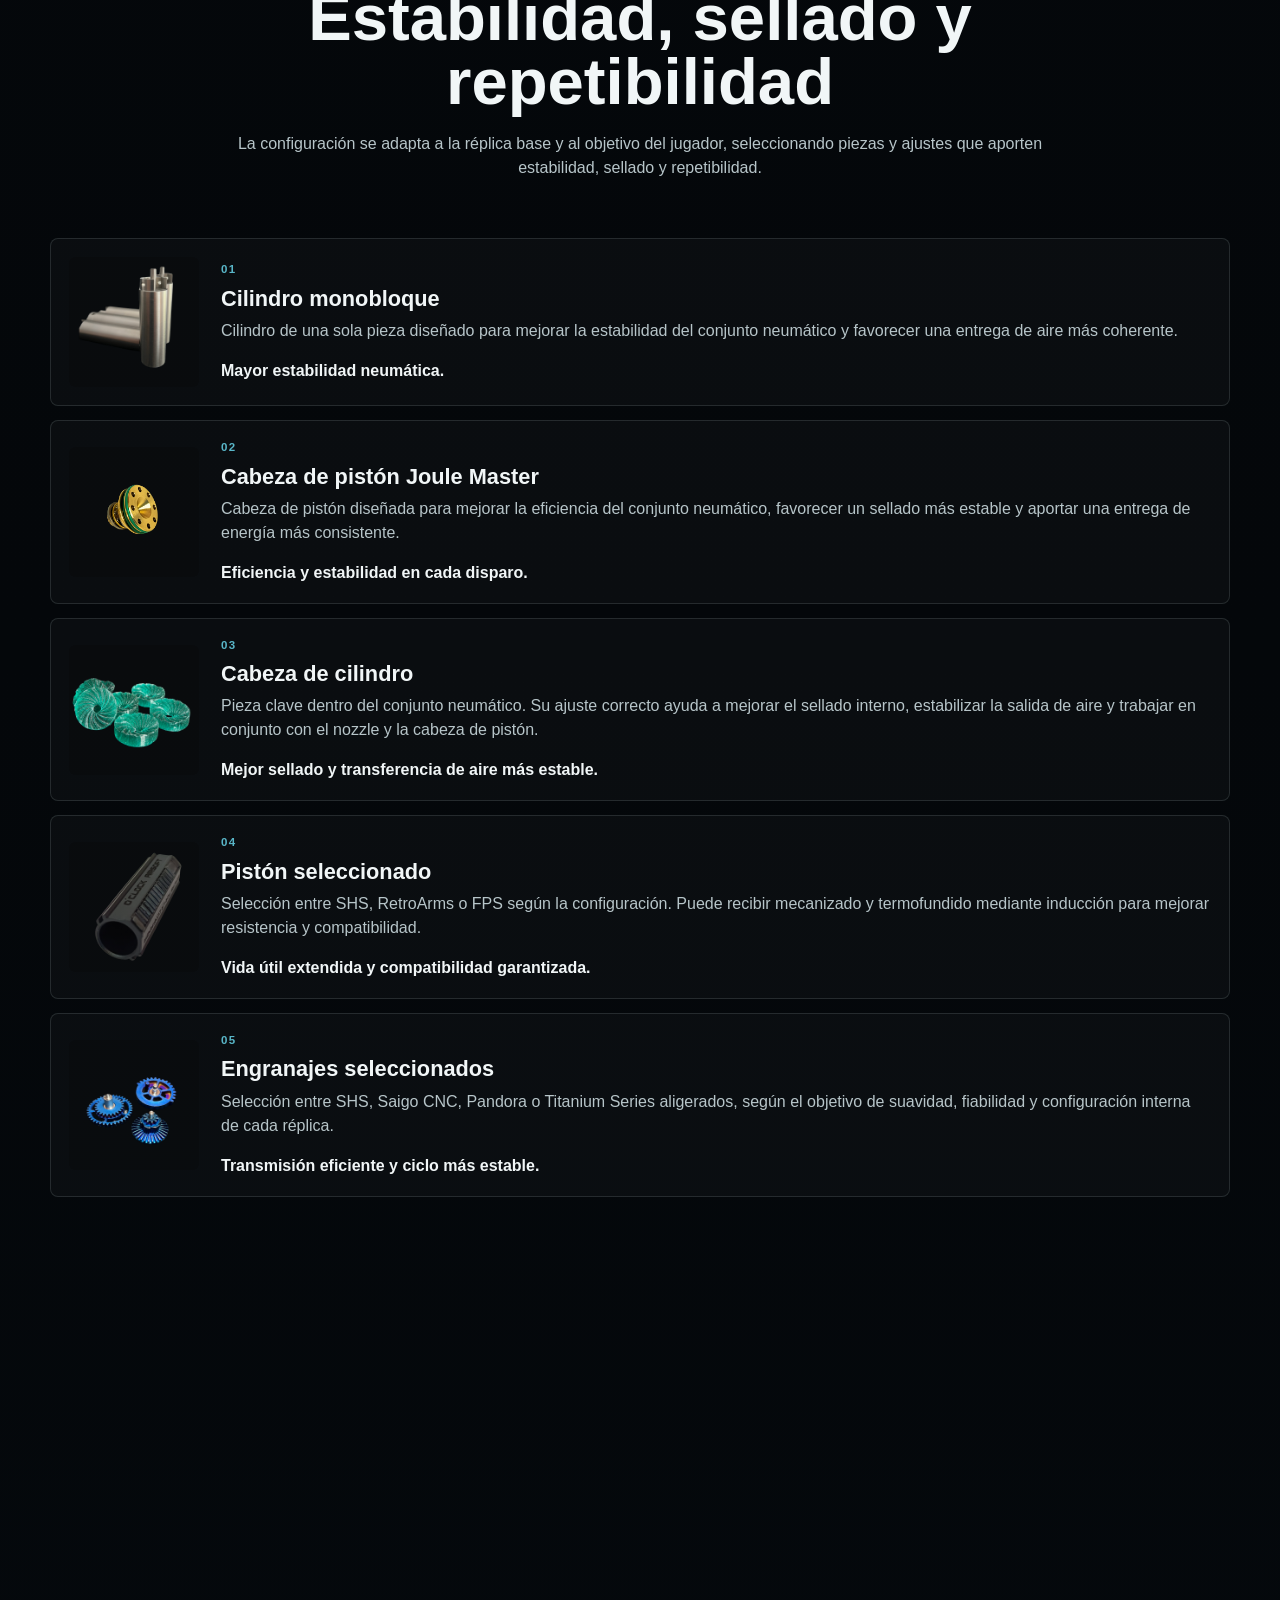
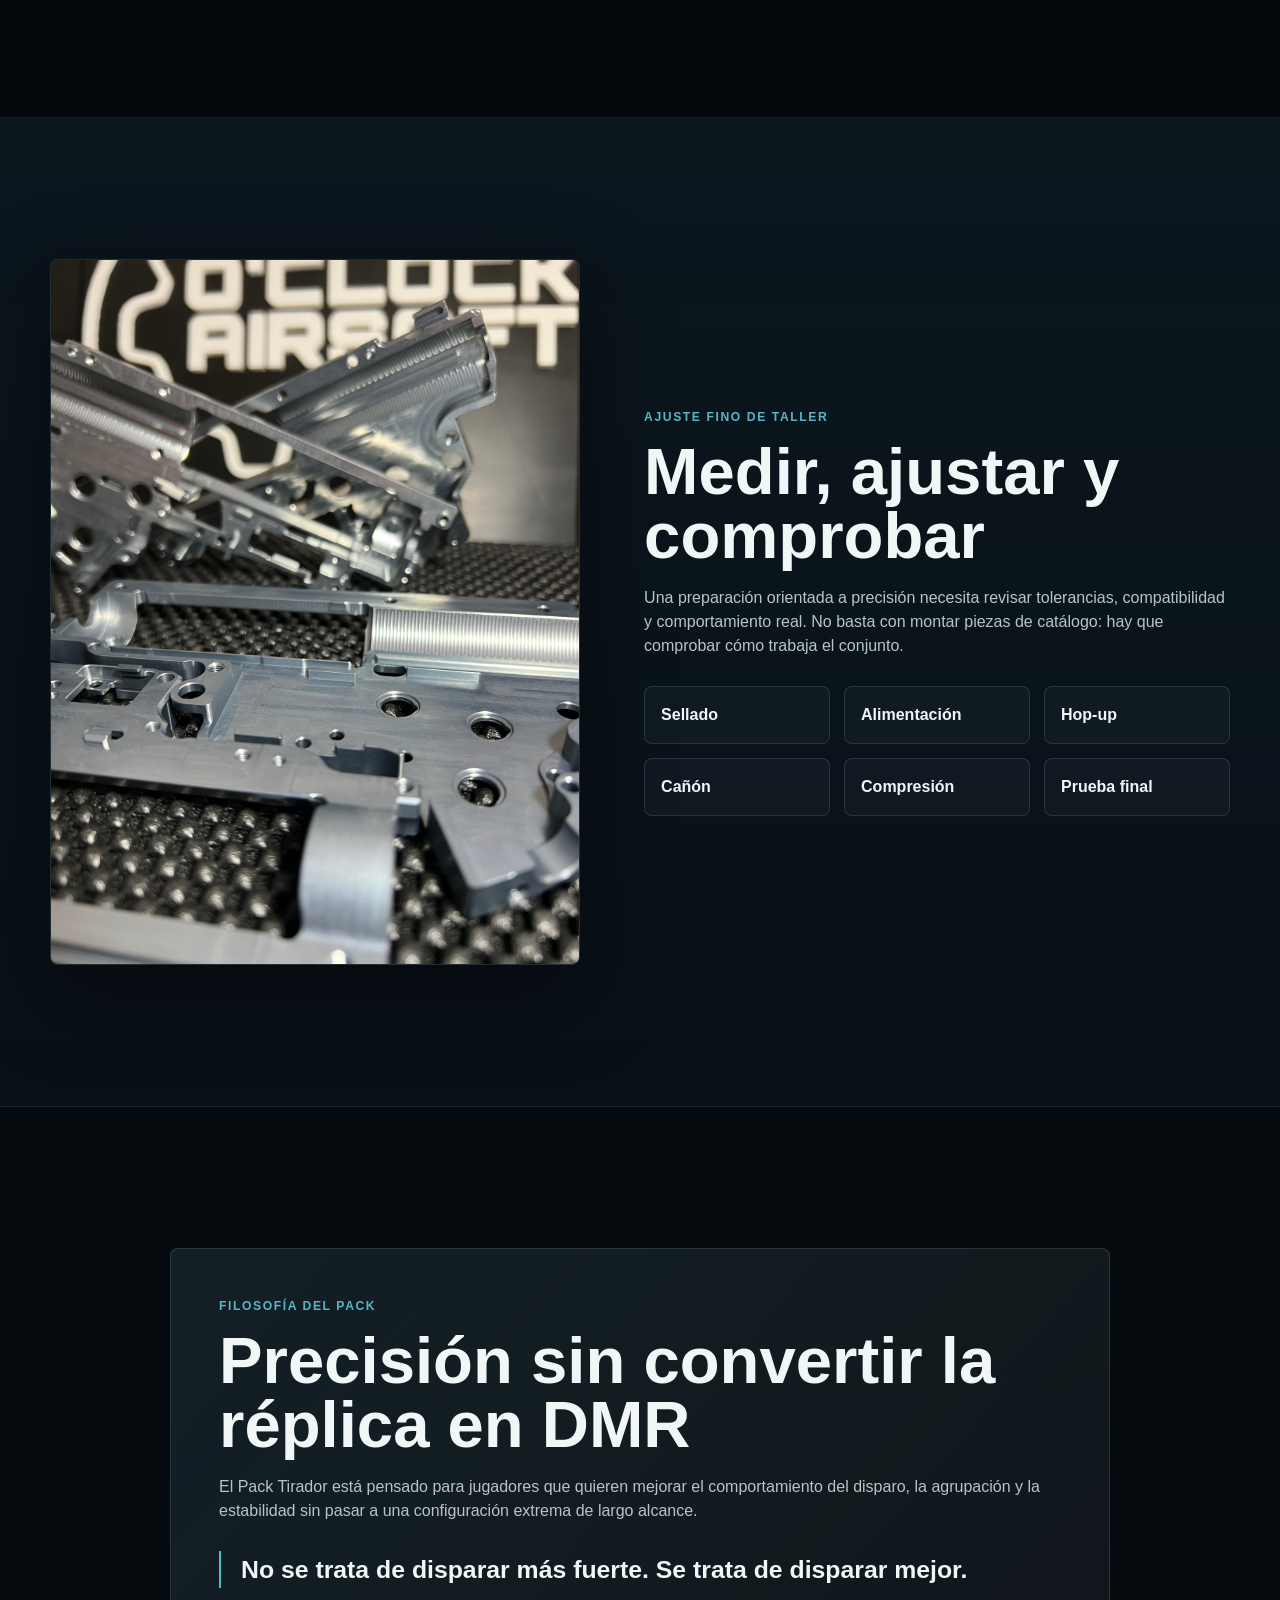
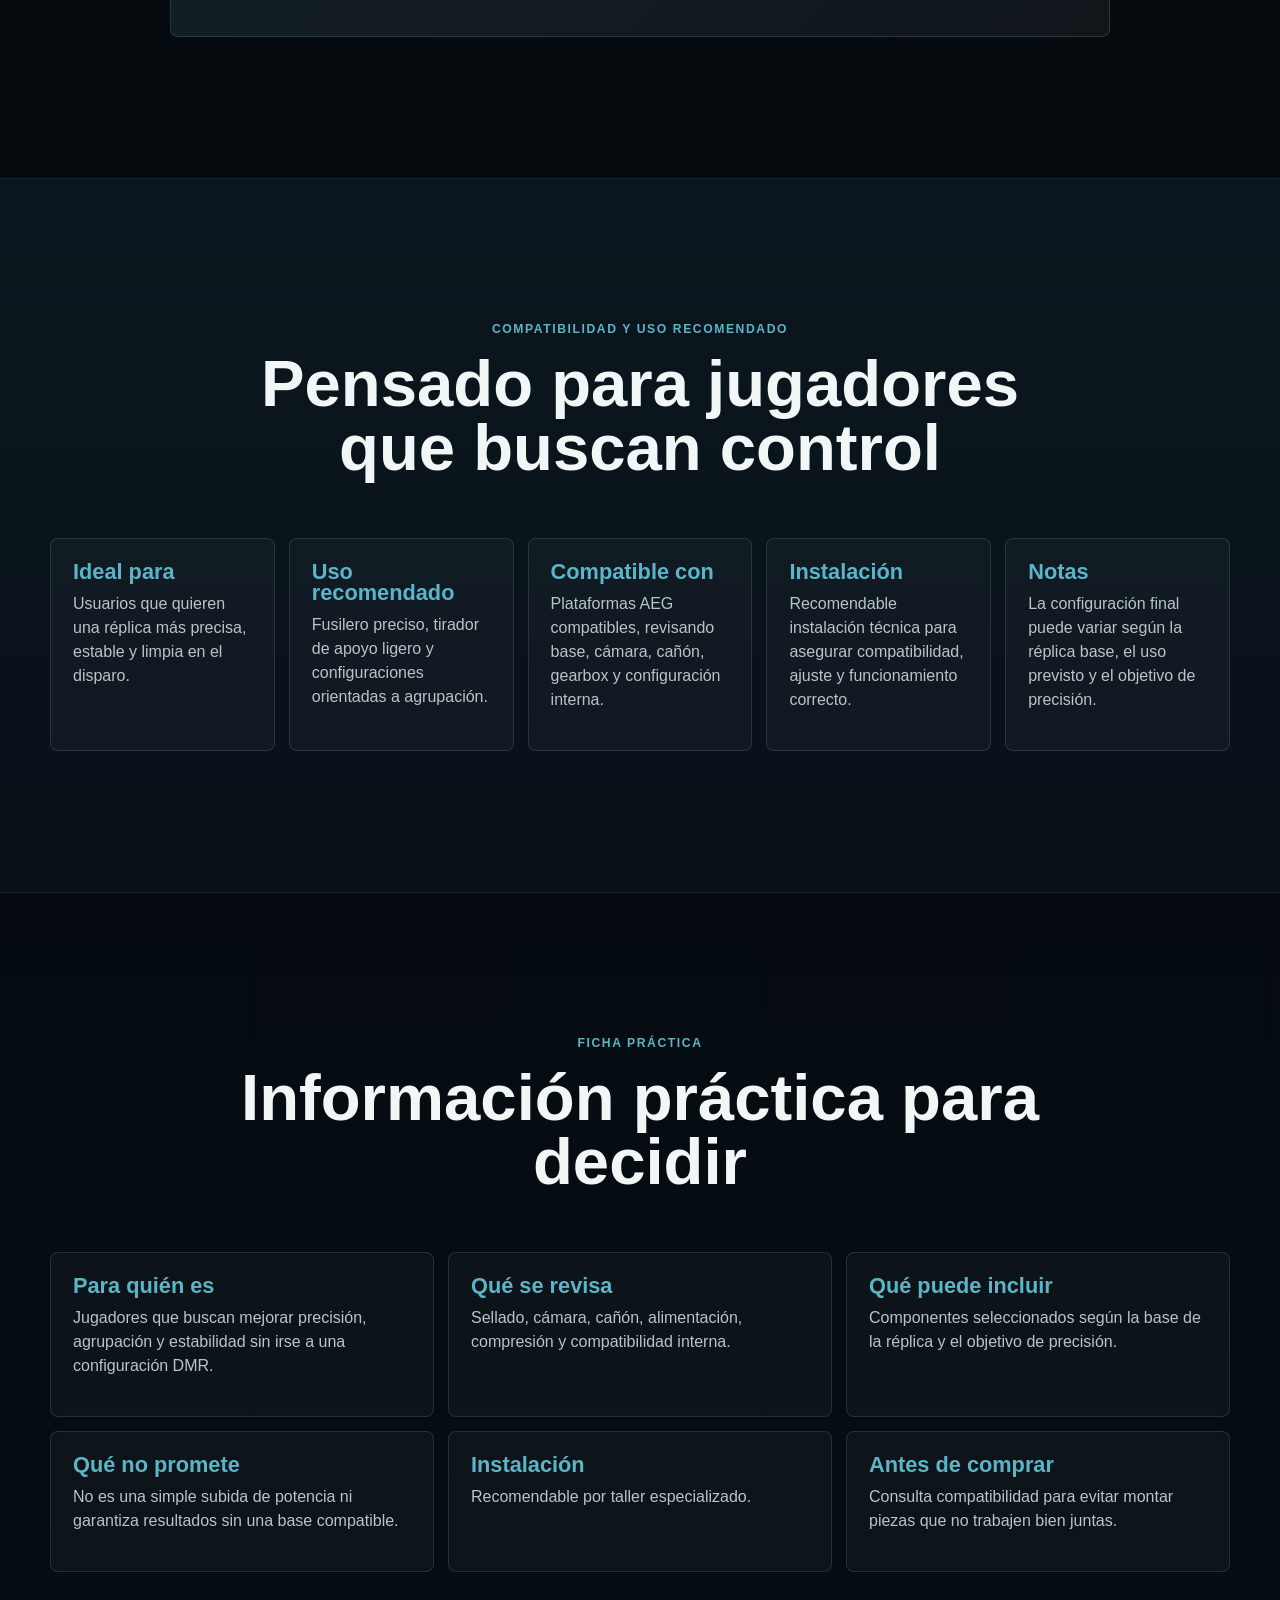
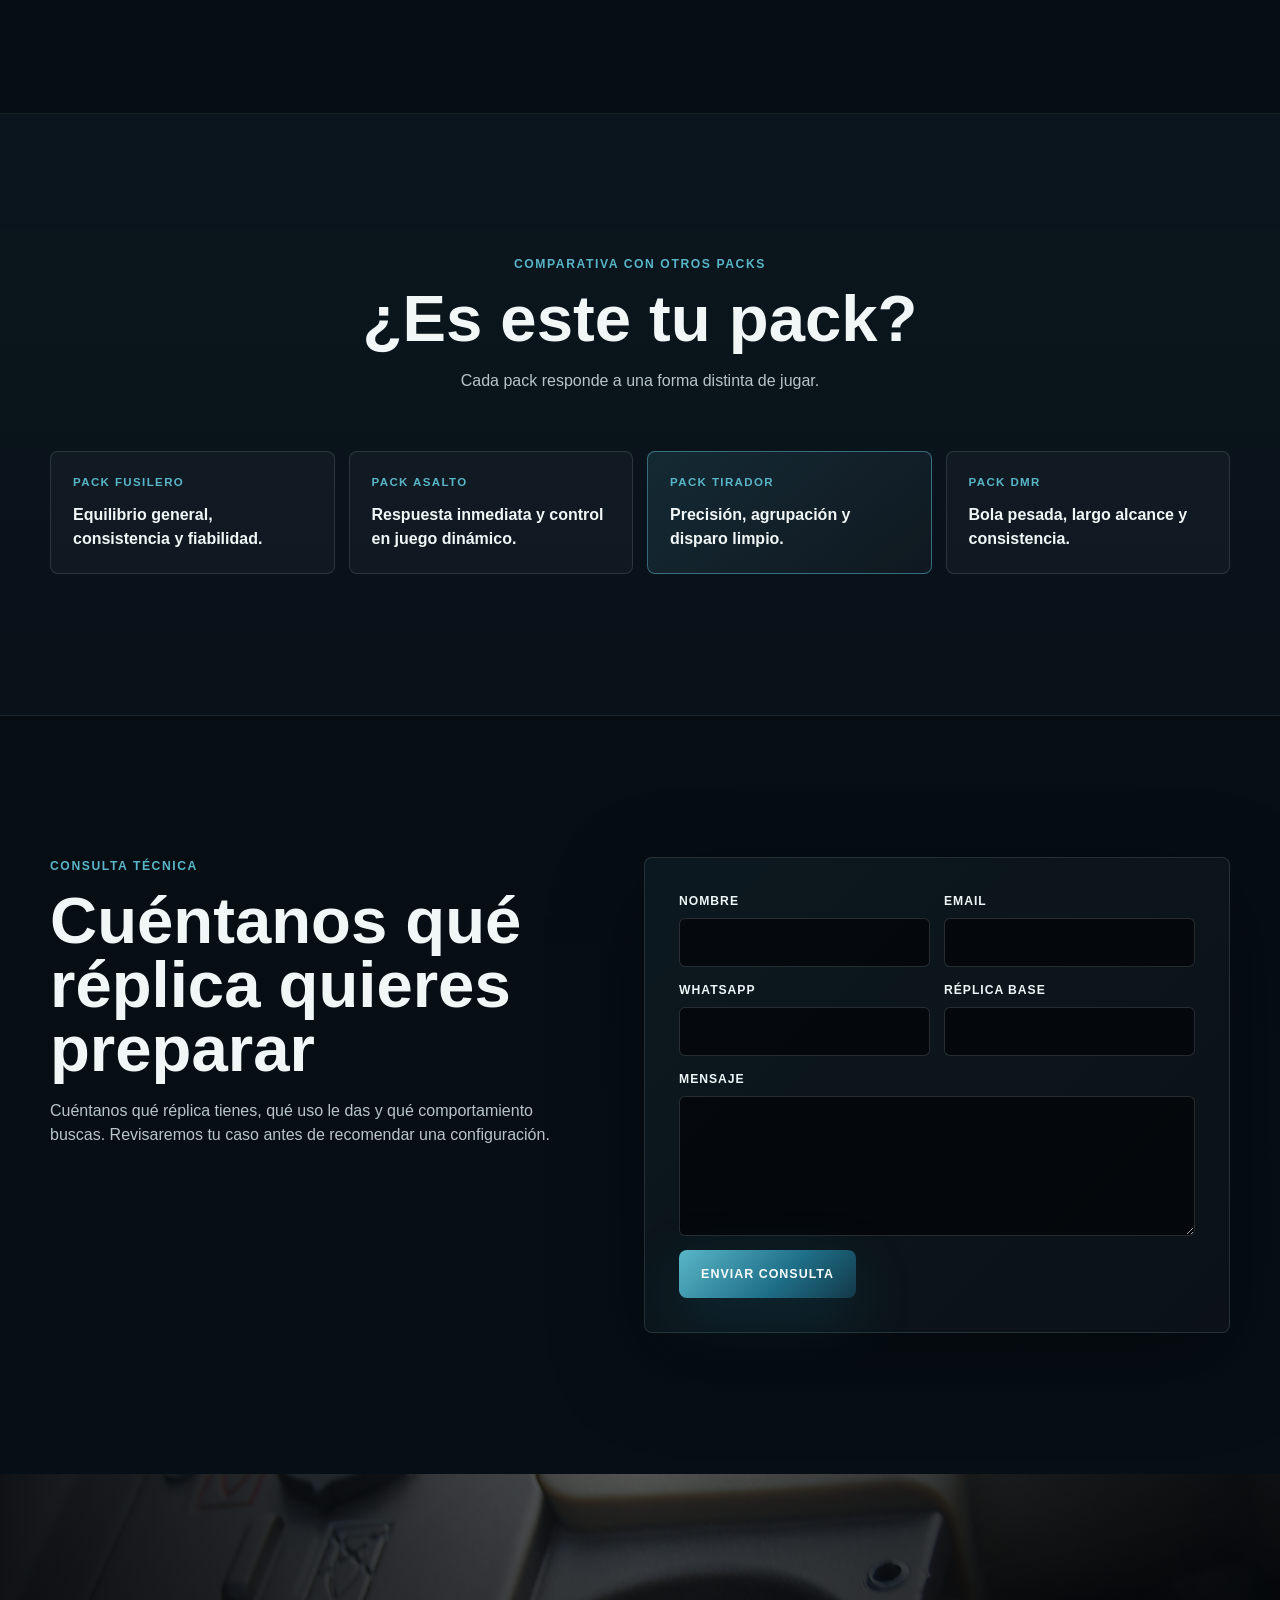
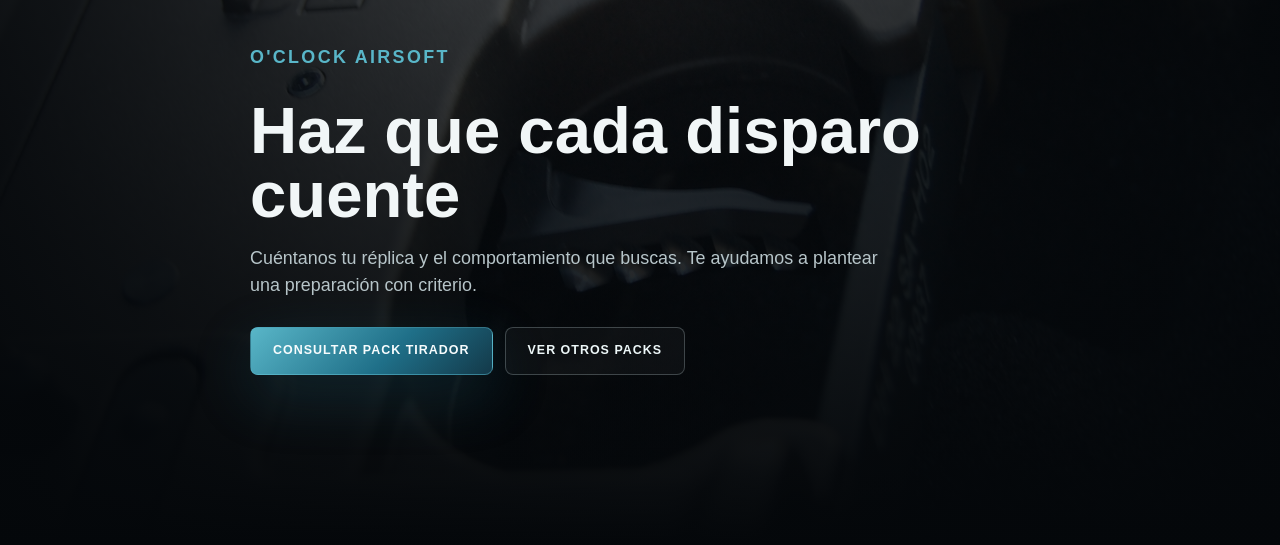
==== commit a5e40e28: "Update index.html" ====
--- a/index.html
+++ b/index.html
@@ -10,7 +10,7 @@
 <body>
   <header class="site-header" aria-label="Navegación principal">
     <a class="site-header__brand" href="#inicio" aria-label="O'Clock Airsoft">
-      <img src="images/oclock-logo.png" alt="Logotipo de O'Clock Airsoft">
+      <img src="images/oclock-logo-blanco.png" alt="Logotipo de O'Clock Airsoft">
       <span>O'Clock Airsoft</span>
     </a>
     <nav class="site-header__nav" aria-label="Secciones">
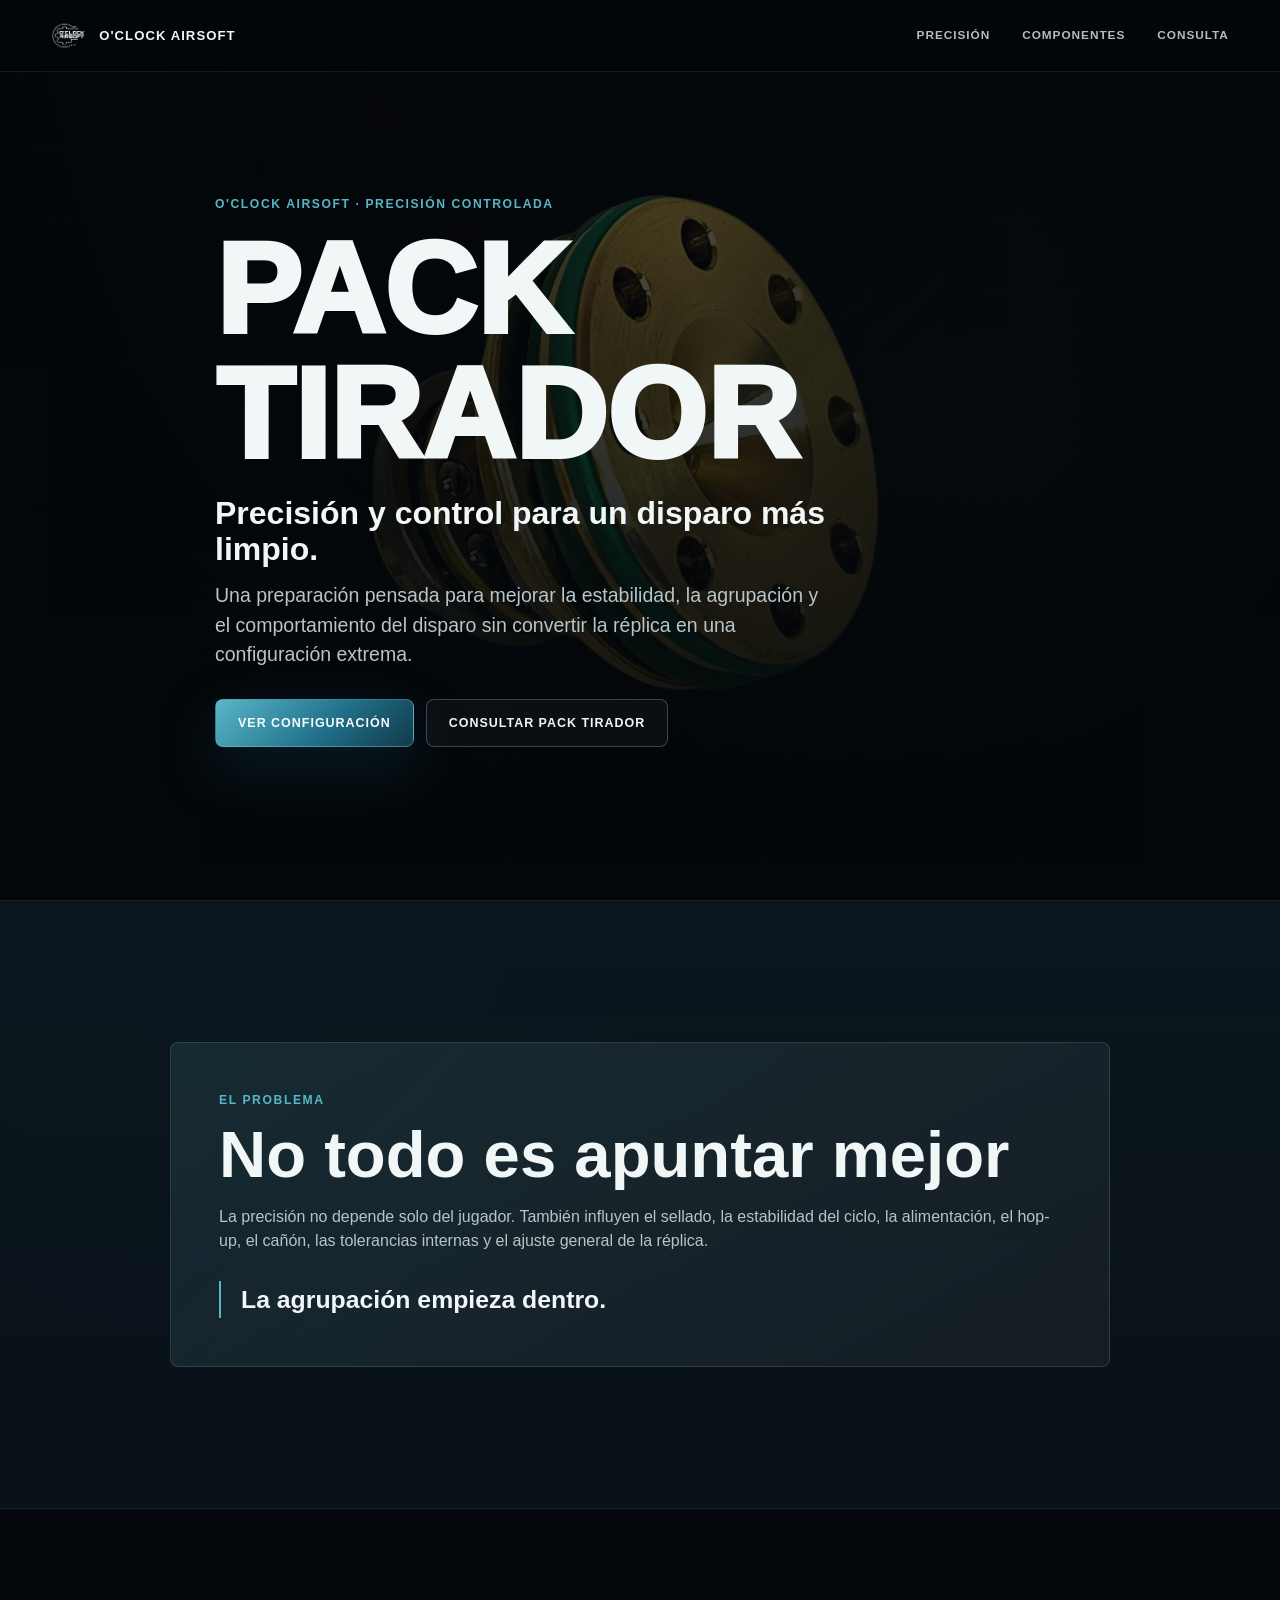
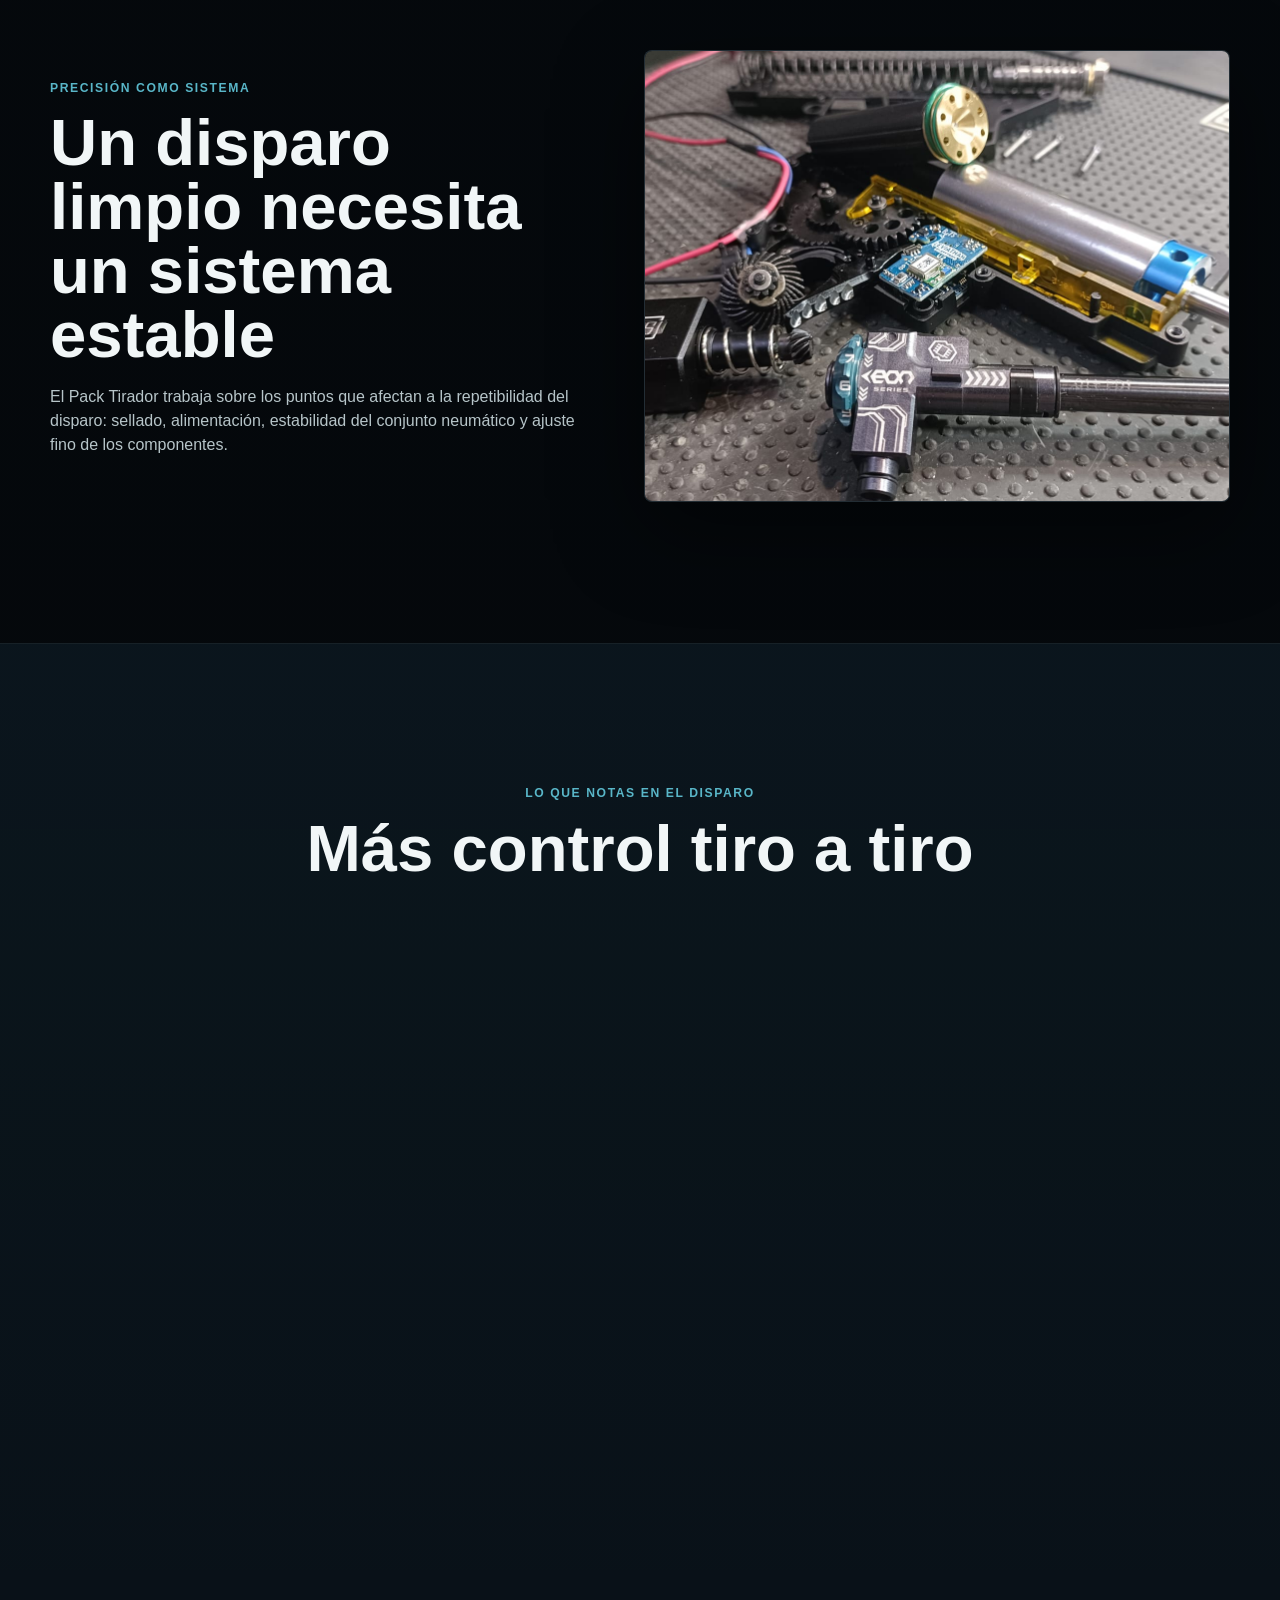
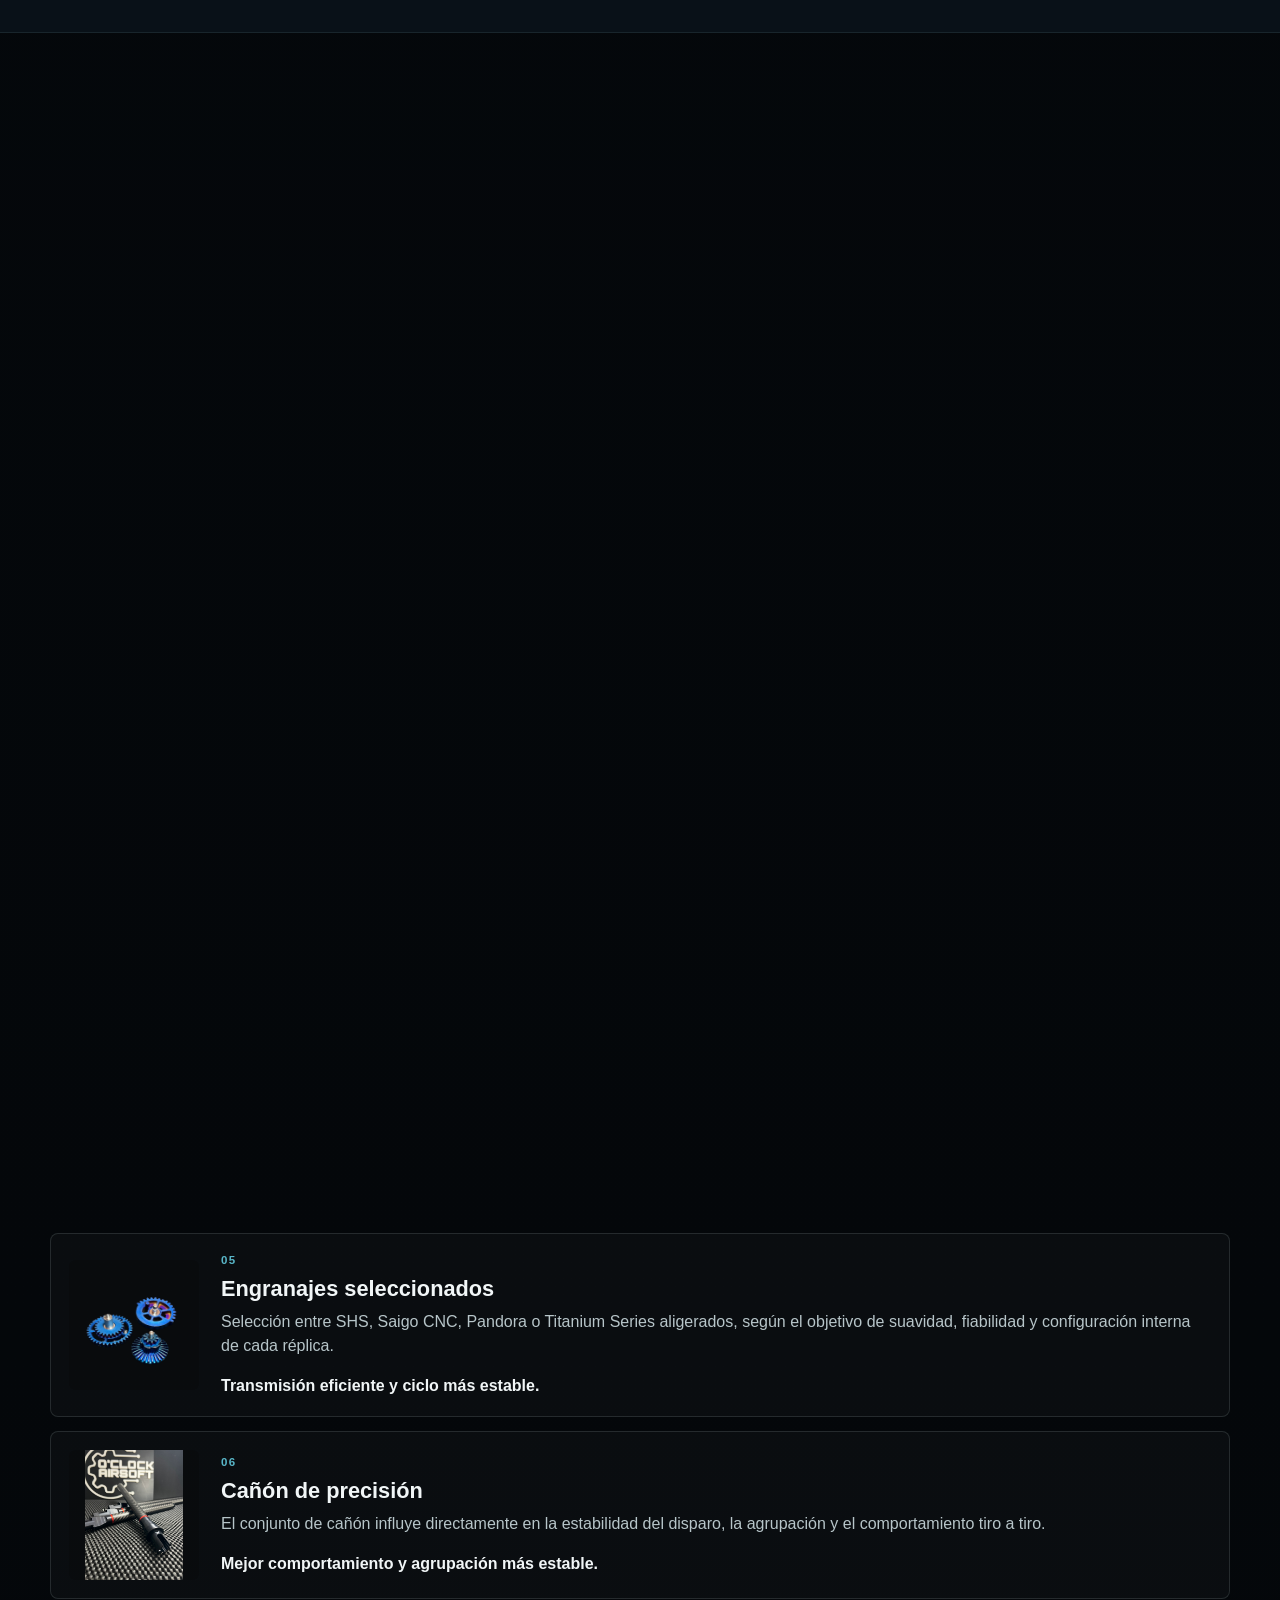
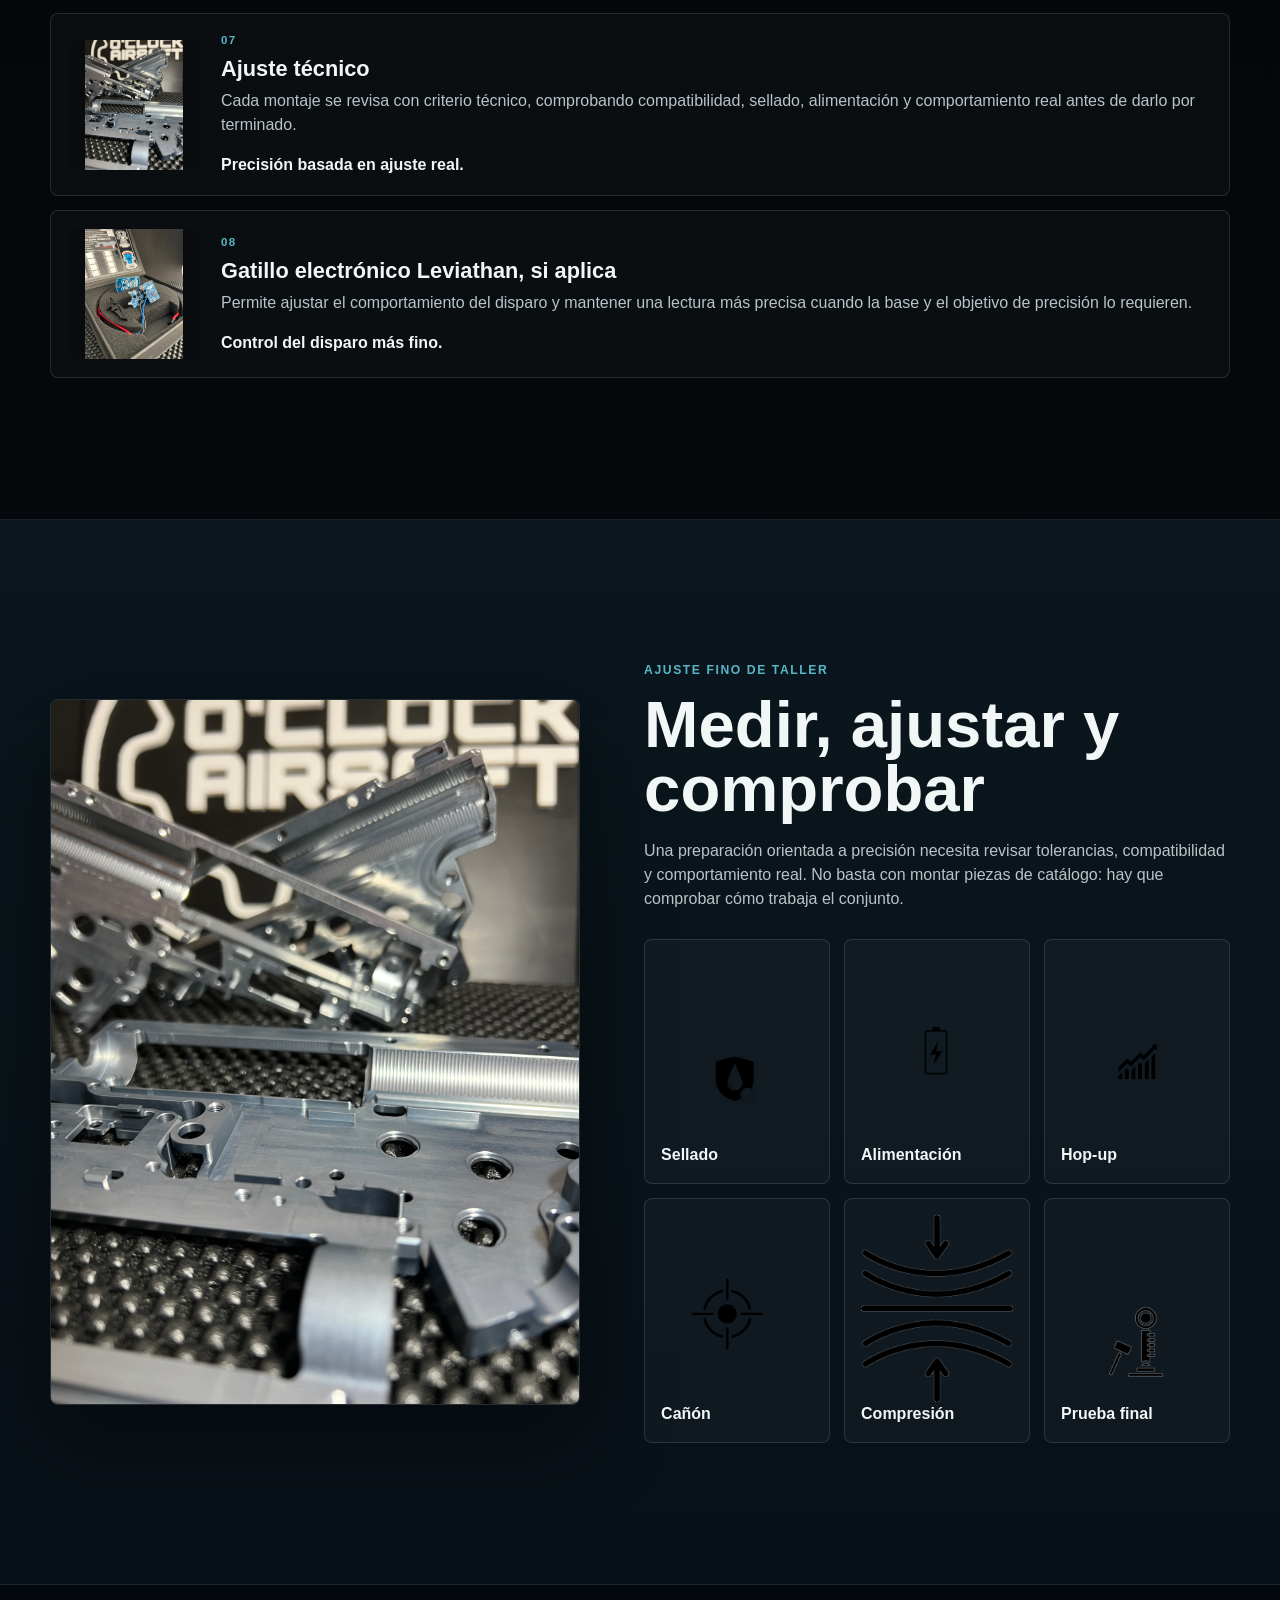
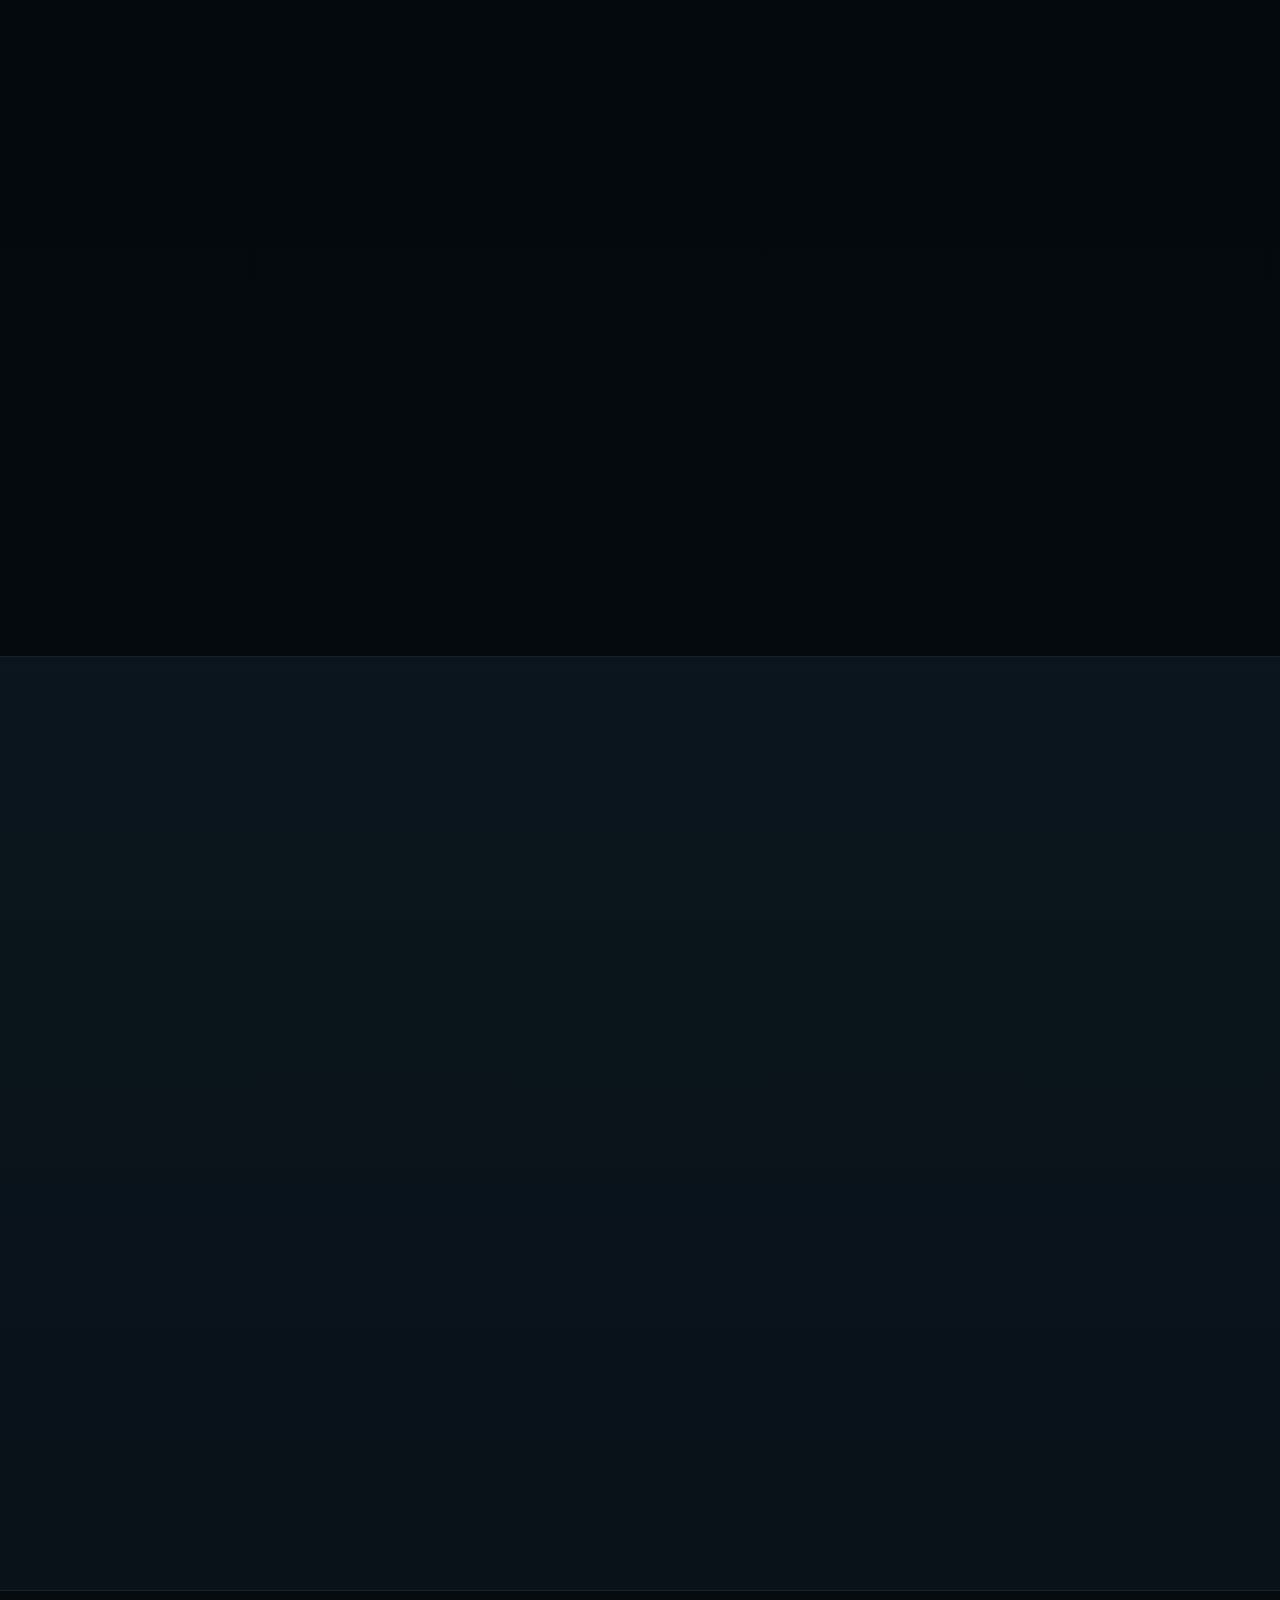
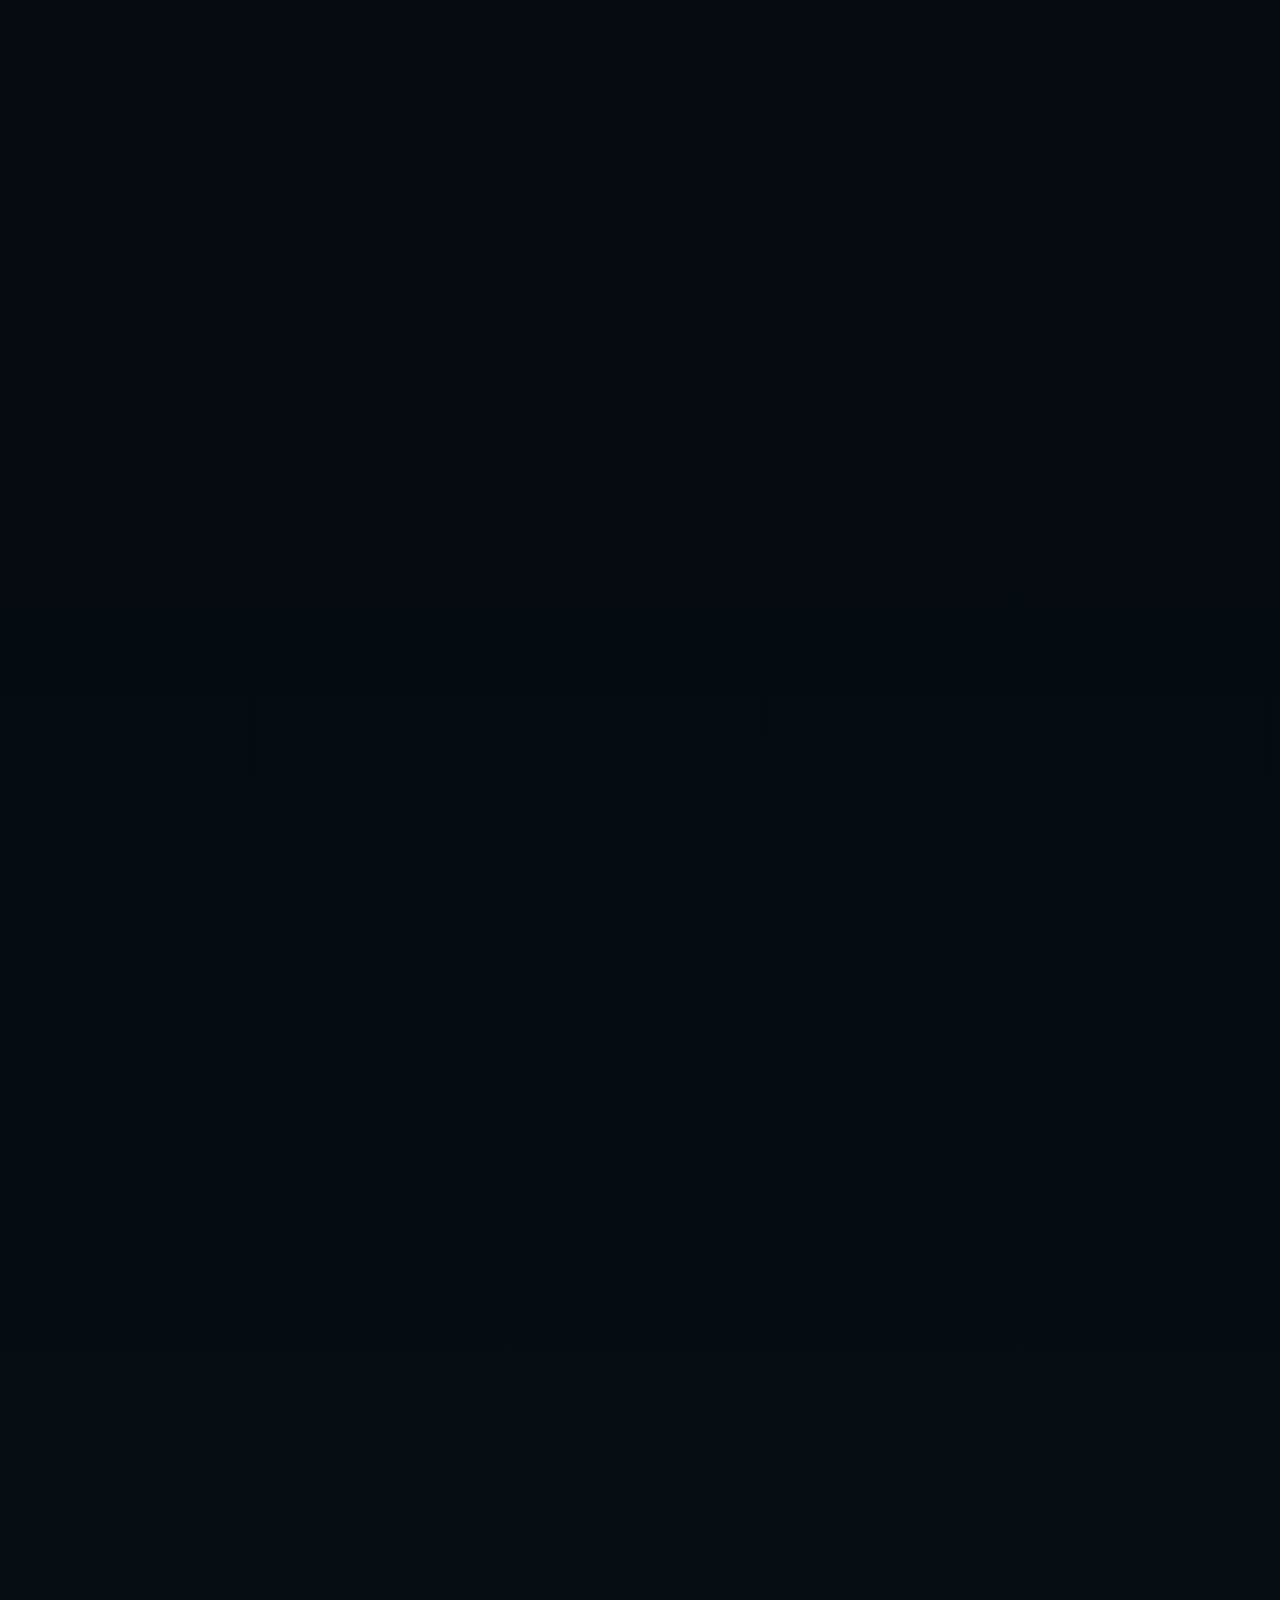
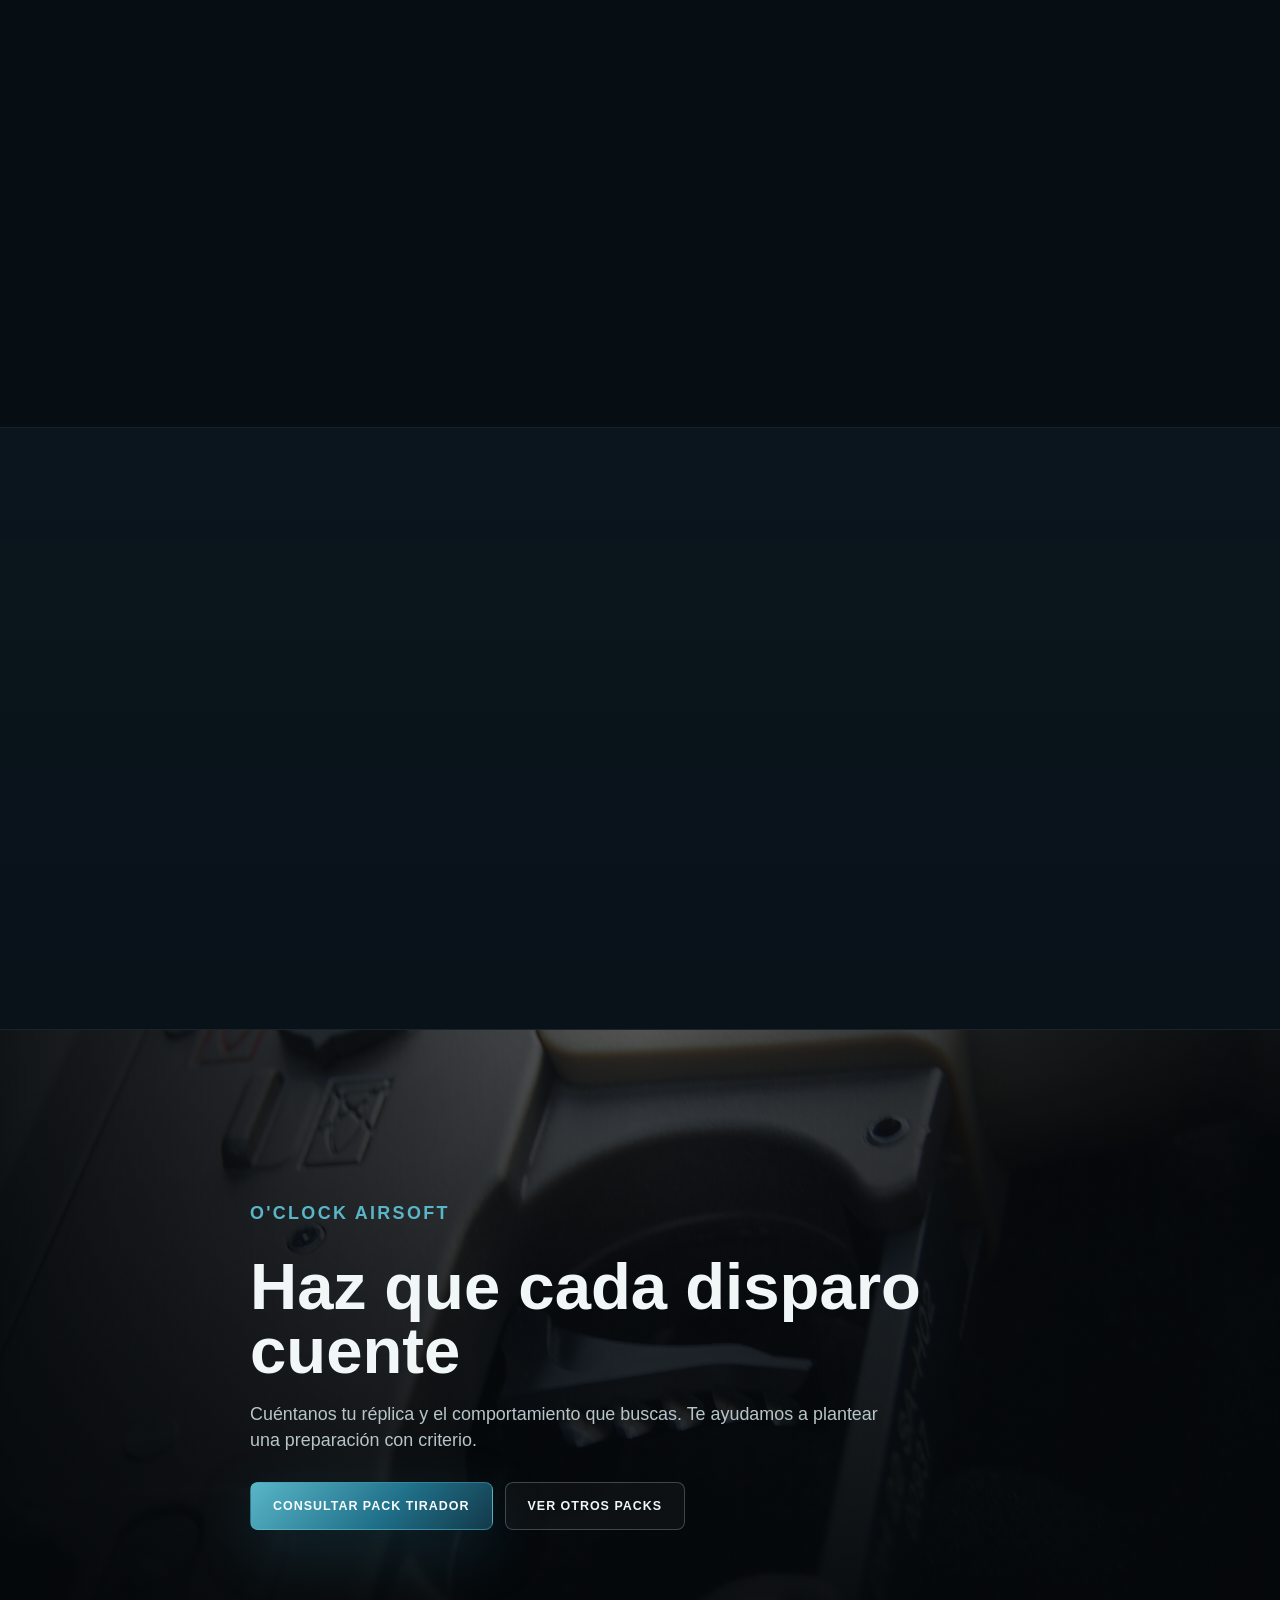
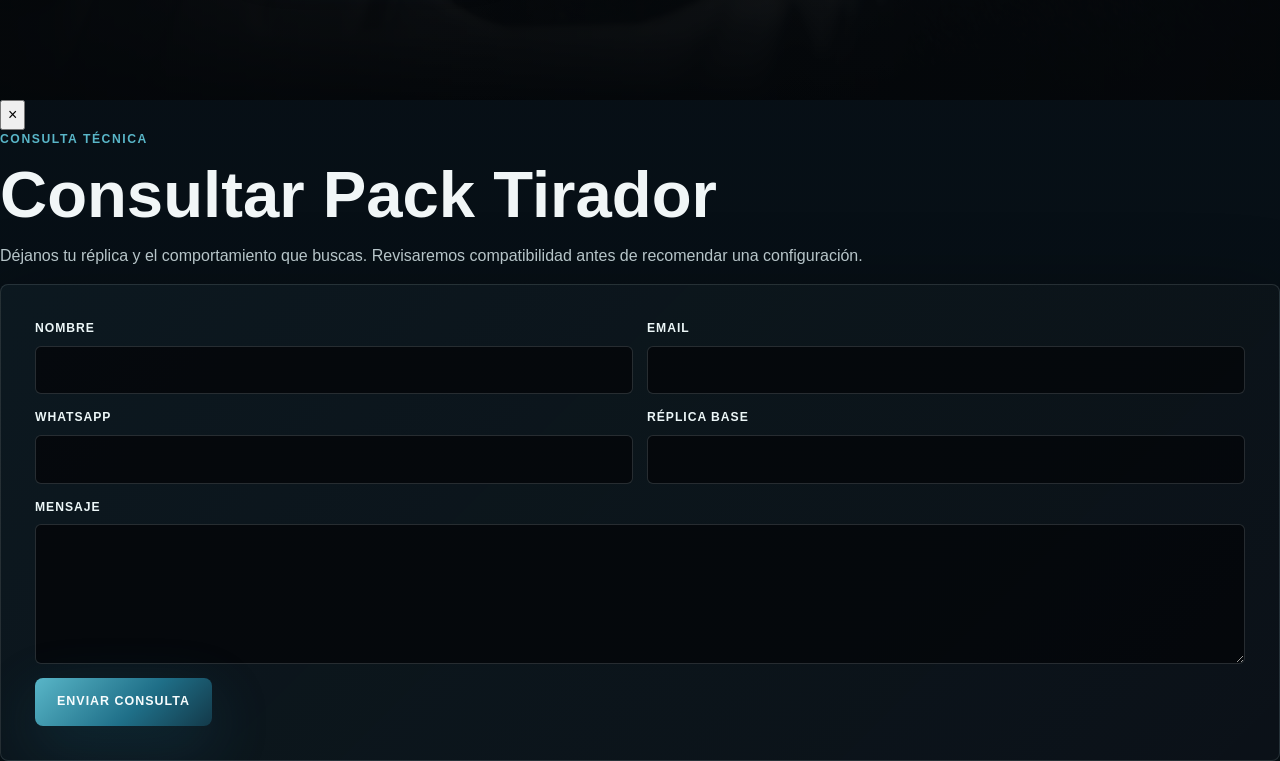
==== commit 467e5f9a: "Update index.html" ====
--- a/index.html
+++ b/index.html
@@ -16,7 +16,7 @@
     <nav class="site-header__nav" aria-label="Secciones">
       <a href="#precision">Precisión</a>
       <a href="#componentes">Componentes</a>
-      <a href="#consulta">Consulta</a>
+      <a href="#consulta" data-open-consult>Consulta</a>
     </nav>
   </header>
 
@@ -36,7 +36,7 @@
           </p>
           <div class="hero__actions reveal">
             <a class="button button--primary" href="#precision">Ver configuración</a>
-            <a class="button button--secondary" href="#consulta">Consultar Pack Tirador</a>
+            <a class="button button--secondary" href="#consulta" data-open-consult>Consultar Pack Tirador</a>
           </div>
         </div>
       </div>
@@ -81,11 +81,11 @@
           <h2 id="benefits-title">Más control tiro a tiro</h2>
         </div>
         <div class="benefit-grid">
-          <article class="benefit-card reveal"><span>01</span><h3>Mejor agrupación</h3><p>Una configuración más estable ayuda a reducir variaciones innecesarias entre disparos.</p><strong>Disparos más agrupados.</strong></article>
-          <article class="benefit-card reveal"><span>02</span><h3>Trayectoria más repetible</h3><p>El ajuste del conjunto favorece un comportamiento más constante de la bola.</p><strong>Más control tiro a tiro.</strong></article>
-          <article class="benefit-card reveal"><span>03</span><h3>Sellado más estable</h3><p>Un buen ajuste entre nozzle, cámara y conjunto neumático ayuda a reducir pérdidas de aire.</p><strong>Menos variación energética.</strong></article>
-          <article class="benefit-card reveal"><span>04</span><h3>Disparo más limpio</h3><p>Cuando el ciclo mecánico trabaja con menos fricción y mejor ajuste, la réplica transmite una sensación más suave y controlada.</p><strong>Sensación más precisa.</strong></article>
-          <article class="benefit-card reveal"><span>05</span><h3>Ajuste fino</h3><p>No se trata solo de cambiar piezas, sino de comprobar compatibilidad, tolerancias y funcionamiento real.</p><strong>Más criterio, menos azar.</strong></article>
+          <article class="benefit-card reveal"><img class="vector-icon" src="images/Diana.png" alt="" aria-hidden="true"><span>01</span><h3>Mejor agrupación</h3><p>Una configuración más estable ayuda a reducir variaciones innecesarias entre disparos.</p><strong>Disparos más agrupados.</strong></article>
+          <article class="benefit-card reveal"><img class="vector-icon" src="images/Cañon.png" alt="" aria-hidden="true"><span>02</span><h3>Trayectoria más repetible</h3><p>El ajuste del conjunto favorece un comportamiento más constante de la bola.</p><strong>Más control tiro a tiro.</strong></article>
+          <article class="benefit-card reveal"><img class="vector-icon" src="images/Sellado.png" alt="" aria-hidden="true"><span>03</span><h3>Sellado más estable</h3><p>Un buen ajuste entre nozzle, cámara y conjunto neumático ayuda a reducir pérdidas de aire.</p><strong>Menos variación energética.</strong></article>
+          <article class="benefit-card reveal"><img class="vector-icon" src="images/Transmision.png" alt="" aria-hidden="true"><span>04</span><h3>Disparo más limpio</h3><p>Cuando el ciclo mecánico trabaja con menos fricción y mejor ajuste, la réplica transmite una sensación más suave y controlada.</p><strong>Sensación más precisa.</strong></article>
+          <article class="benefit-card reveal"><img class="vector-icon" src="images/Ajuste tecnico.png" alt="" aria-hidden="true"><span>05</span><h3>Ajuste fino</h3><p>Comprobamos compatibilidades y tolerancias antes de cerrar el conjunto.</p><strong>Más criterio, menos azar.</strong></article>
         </div>
       </div>
     </section>
@@ -107,6 +107,7 @@
           <article class="component-item reveal"><img src="images/engranajes-seleccionados.png" alt="Engranajes seleccionados para Pack Tirador"><div><span>05</span><h3>Engranajes seleccionados</h3><p>Selección entre SHS, Saigo CNC, Pandora o Titanium Series aligerados, según el objetivo de suavidad, fiabilidad y configuración interna de cada réplica.</p><strong>Transmisión eficiente y ciclo más estable.</strong></div></article>
           <article class="component-item reveal"><img src="images/cañon.jpeg" alt="Cañón de precisión para Pack Tirador"><div><span>06</span><h3>Cañón de precisión</h3><p>El conjunto de cañón influye directamente en la estabilidad del disparo, la agrupación y el comportamiento tiro a tiro.</p><strong>Mejor comportamiento y agrupación más estable.</strong></div></article>
           <article class="component-item reveal"><img src="images/Gearbox.jpeg" alt="Ajuste técnico para Pack Tirador"><div><span>07</span><h3>Ajuste técnico</h3><p>Cada montaje se revisa con criterio técnico, comprobando compatibilidad, sellado, alimentación y comportamiento real antes de darlo por terminado.</p><strong>Precisión basada en ajuste real.</strong></div></article>
+          <article class="component-item reveal"><img src="images/gatillo-leviathan.jpeg" alt="Gatillo electrónico Leviathan para Pack Tirador"><div><span>08</span><h3>Gatillo electrónico Leviathan, si aplica</h3><p>Permite ajustar el comportamiento del disparo y mantener una lectura más precisa cuando la base y el objetivo de precisión lo requieren.</p><strong>Control del disparo más fino.</strong></div></article>
         </div>
       </div>
     </section>
@@ -125,7 +126,7 @@
             Una preparación orientada a precisión necesita revisar tolerancias, compatibilidad y comportamiento real. No basta con montar piezas de catálogo: hay que comprobar cómo trabaja el conjunto.
           </p>
           <div class="check-grid">
-            <span>Sellado</span><span>Alimentación</span><span>Hop-up</span><span>Cañón</span><span>Compresión</span><span>Prueba final</span>
+            <span><img class="vector-icon" src="images/Sellado.png" alt="" aria-hidden="true">Sellado</span><span><img class="vector-icon" src="images/Alimentacion.png" alt="" aria-hidden="true">Alimentación</span><span><img class="vector-icon" src="images/Hop UP Vector.png" alt="" aria-hidden="true">Hop-up</span><span><img class="vector-icon" src="images/Cañon.png" alt="" aria-hidden="true">Cañón</span><span><img class="vector-icon" src="images/compresion.png" alt="" aria-hidden="true">Compresión</span><span><img class="vector-icon" src="images/Prueba final.png" alt="" aria-hidden="true">Prueba final</span>
           </div>
         </div>
       </div>
@@ -151,11 +152,11 @@
           <h2 id="fit-title">Pensado para jugadores que buscan control</h2>
         </div>
         <div class="fit-grid">
-          <article class="fit-card reveal"><h3>Ideal para</h3><p>Usuarios que quieren una réplica más precisa, estable y limpia en el disparo.</p></article>
-          <article class="fit-card reveal"><h3>Uso recomendado</h3><p>Fusilero preciso, tirador de apoyo ligero y configuraciones orientadas a agrupación.</p></article>
-          <article class="fit-card reveal"><h3>Compatible con</h3><p>Plataformas AEG compatibles, revisando base, cámara, cañón, gearbox y configuración interna.</p></article>
-          <article class="fit-card reveal"><h3>Instalación</h3><p>Recomendable instalación técnica para asegurar compatibilidad, ajuste y funcionamiento correcto.</p></article>
-          <article class="fit-card reveal"><h3>Notas</h3><p>La configuración final puede variar según la réplica base, el uso previsto y el objetivo de precisión.</p></article>
+          <article class="fit-card reveal"><img class="vector-icon" src="images/Diana.png" alt="" aria-hidden="true"><h3>Ideal para</h3><p>Usuarios que quieren una réplica más precisa, estable y limpia en el disparo.</p></article>
+          <article class="fit-card reveal"><img class="vector-icon" src="images/Cañon.png" alt="" aria-hidden="true"><h3>Uso recomendado</h3><p>Fusilero preciso, tirador de apoyo ligero y configuraciones orientadas a agrupación.</p></article>
+          <article class="fit-card reveal"><img class="vector-icon" src="images/Compatibilidad.png" alt="" aria-hidden="true"><h3>Compatible con</h3><p>Plataformas AEG compatibles, revisando base, cámara, cañón, gearbox y configuración interna.</p></article>
+          <article class="fit-card reveal"><img class="vector-icon" src="images/Ajuste tecnico.png" alt="" aria-hidden="true"><h3>Instalación</h3><p>Recomendable instalación técnica para asegurar compatibilidad, ajuste y funcionamiento correcto.</p></article>
+          <article class="fit-card reveal"><img class="vector-icon" src="images/Prueba final.png" alt="" aria-hidden="true"><h3>Notas</h3><p>La configuración final puede variar según la réplica base, el uso previsto y el objetivo de precisión.</p></article>
         </div>
       </div>
     </section>
@@ -174,29 +175,27 @@
           <article class="spec-card reveal"><h3>Qué puede incluir</h3><p>Componentes seleccionados según la base de la réplica y el objetivo de precisión.</p></article>
           <article class="spec-card reveal"><h3>Qué no promete</h3><p>No es una simple subida de potencia ni garantiza resultados sin una base compatible.</p></article>
           <article class="spec-card reveal"><h3>Instalación</h3><p>Recomendable por taller especializado.</p></article>
-          <article class="spec-card reveal"><h3>Antes de comprar</h3><p>Consulta compatibilidad para evitar montar piezas que no trabajen bien juntas.</p></article>
+          <article class="spec-card reveal"><h3>Antes de comprar</h3><p>Consulta compatibilidad para evitar montar piezas que no trabajen bien juntas o elegir una plataforma equivocada.</p></article>
         </div>
       </div>
     </section>
     <!-- FIN FICHA PRÁCTICA -->
 
-    <!-- COMPARATIVA -->
-    <section id="otros-packs" class="compare section-pad section-raised" aria-labelledby="compare-title">
-      <div class="page-shell">
-        <div class="section-heading reveal">
-          <p class="section-kicker">Comparativa con otros packs</p>
-          <h2 id="compare-title">¿Es este tu pack?</h2>
-          <p>Cada pack responde a una forma distinta de jugar.</p>
-        </div>
-        <div class="compare-grid">
-          <article class="compare-card reveal"><span>Pack Fusilero</span><strong>Equilibrio general, consistencia y fiabilidad.</strong></article>
-          <article class="compare-card reveal"><span>Pack Asalto</span><strong>Respuesta inmediata y control en juego dinámico.</strong></article>
-          <article class="compare-card compare-card--active reveal"><span>Pack Tirador</span><strong>Precisión, agrupación y disparo limpio.</strong></article>
-          <article class="compare-card reveal"><span>Pack DMR</span><strong>Bola pesada, largo alcance y consistencia.</strong></article>
-        </div>
-      </div>
-    </section>
-    <!-- FIN COMPARATIVA -->
+    <!-- CONTACTO DIRECTO -->
+    <section class="direct-contact section-pad" aria-label="Contacto directo">
+      <div class="page-shell">
+        <aside class="contact-card reveal" aria-label="Contacto directo">
+          <p class="section-kicker">Contacto directo</p>
+          <h3>Te ayudamos a decidir antes de comprar</h3>
+          <p>Envíanos tu réplica, el uso que le das y qué quieres mejorar. Mejor consultar primero que montar piezas que no trabajen bien juntas.</p>
+          <div class="contact-card__actions">
+            <a class="button button--primary" href="#consulta" data-open-consult>Consultar mi réplica</a>
+            <a class="button button--secondary" href="https://wa.me/34XXXXXXXXX">WhatsApp</a>
+          </div>
+        </aside>
+      </div>
+    </section>
+    <!-- FIN CONTACTO DIRECTO -->
 
     <!-- FORMULARIO -->
     <section id="consulta" class="consult section-pad" aria-labelledby="consult-title">
@@ -221,6 +220,24 @@
     </section>
     <!-- FIN FORMULARIO -->
 
+<!-- COMPARATIVA -->
+    <section id="otros-packs" class="compare section-pad section-raised" aria-labelledby="compare-title">
+      <div class="page-shell">
+        <div class="section-heading reveal">
+          <p class="section-kicker">Comparativa con otros packs</p>
+          <h2 id="compare-title">¿Es este tu pack?</h2>
+          <p>Cada pack responde a una forma distinta de jugar.</p>
+        </div>
+        <div class="compare-grid">
+          <a class="compare-card reveal" href="https://pedropcg-ops.github.io/O-Clock-Airsoft-Pack-Fusilero/"><span>Pack Fusilero</span><strong>Equilibrio general, consistencia y fiabilidad.</strong></a>
+          <a class="compare-card reveal" href="https://pedropcg-ops.github.io/O-Clock-Airsoft-Pack-Asalto-/"><span>Pack Asalto</span><strong>Respuesta inmediata y control en juego dinámico.</strong></a>
+          <a class="compare-card compare-card--active reveal" href="https://pedropcg-ops.github.io/O-Clock-Airsoft-Pack-Tirador/"><span>Pack Tirador</span><strong>Precisión, agrupación y disparo limpio.</strong></a>
+          <a class="compare-card reveal" href="https://pedropcg-ops.github.io/O-Clock-Airsoft-Pack-DMR/"><span>Pack DMR</span><strong>Bola pesada, largo alcance y consistencia.</strong></a>
+        </div>
+      </div>
+    </section>
+    <!-- FIN COMPARATIVA -->
+
     <!-- CTA FINAL -->
     <section class="final-cta" aria-labelledby="final-title">
       <div class="final-cta__bg" aria-hidden="true">
@@ -231,15 +248,38 @@
         <h2 id="final-title">Haz que cada disparo cuente</h2>
         <p>Cuéntanos tu réplica y el comportamiento que buscas. Te ayudamos a plantear una preparación con criterio.</p>
         <div class="final-cta__actions">
-          <a class="button button--primary" href="#consulta">Consultar Pack Tirador</a>
+          <a class="button button--primary" href="#consulta" data-open-consult>Consultar Pack Tirador</a>
           <a class="button button--secondary" href="#otros-packs">Ver otros packs</a>
         </div>
       </div>
     </section>
     <!-- FIN CTA FINAL -->
   </main>
+  <!-- POP-UP DE CONSULTA -->
+  <div class="consult-modal" id="consult-modal" aria-hidden="true">
+    <div class="consult-modal__backdrop" data-close-consult></div>
+    <section class="consult-modal__dialog" role="dialog" aria-modal="true" aria-labelledby="modal-consult-title">
+      <button class="consult-modal__close" type="button" data-close-consult aria-label="Cerrar consulta">&times;</button>
+      <p class="section-kicker">Consulta técnica</p>
+      <h2 id="modal-consult-title">Consultar Pack Tirador</h2>
+      <p>Déjanos tu réplica y el comportamiento que buscas. Revisaremos compatibilidad antes de recomendar una configuración.</p>
+      <form class="consult-form consult-form--modal" action="https://formspree.io/f/xnjrakep" method="POST">
+        <input type="hidden" name="_subject" value="Nueva consulta Pack Tirador - O’Clock Airsoft">
+        <input type="hidden" name="_next" value="gracias.html">
+        <input type="hidden" name="pack" value="Pack Tirador">
+        <label>Nombre<input type="text" name="nombre" autocomplete="name" required></label>
+        <label>Email<input type="email" name="email" autocomplete="email" required></label>
+        <label>WhatsApp<input type="tel" name="whatsapp" autocomplete="tel"></label>
+        <label>Réplica base<input type="text" name="replica"></label>
+        <label class="consult-form__wide">Mensaje<textarea name="mensaje" rows="5" required></textarea></label>
+        <button class="button button--primary" type="submit">Enviar consulta</button>
+      </form>
+    </section>
+  </div>
+  <!-- FIN POP-UP DE CONSULTA -->
 
   <script src="script.js"></script>
 </body>
 </html>
 
+
